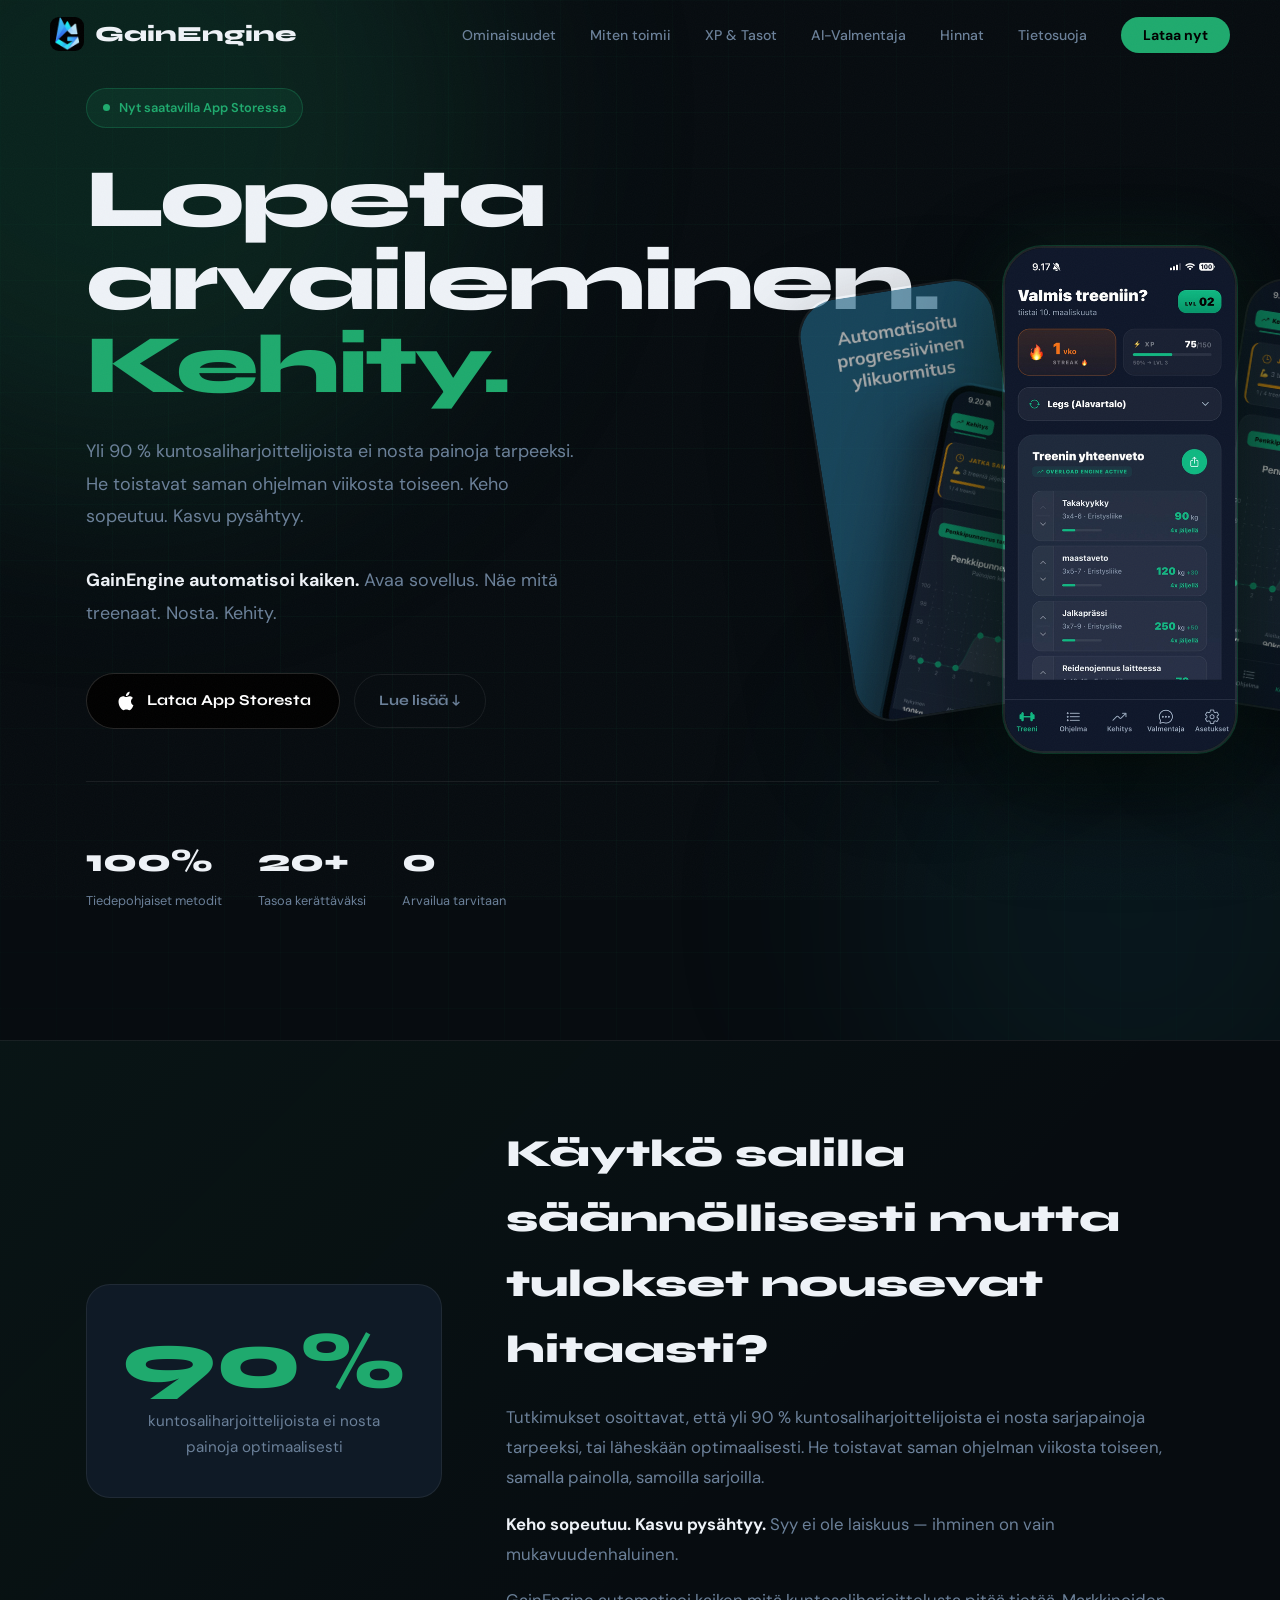
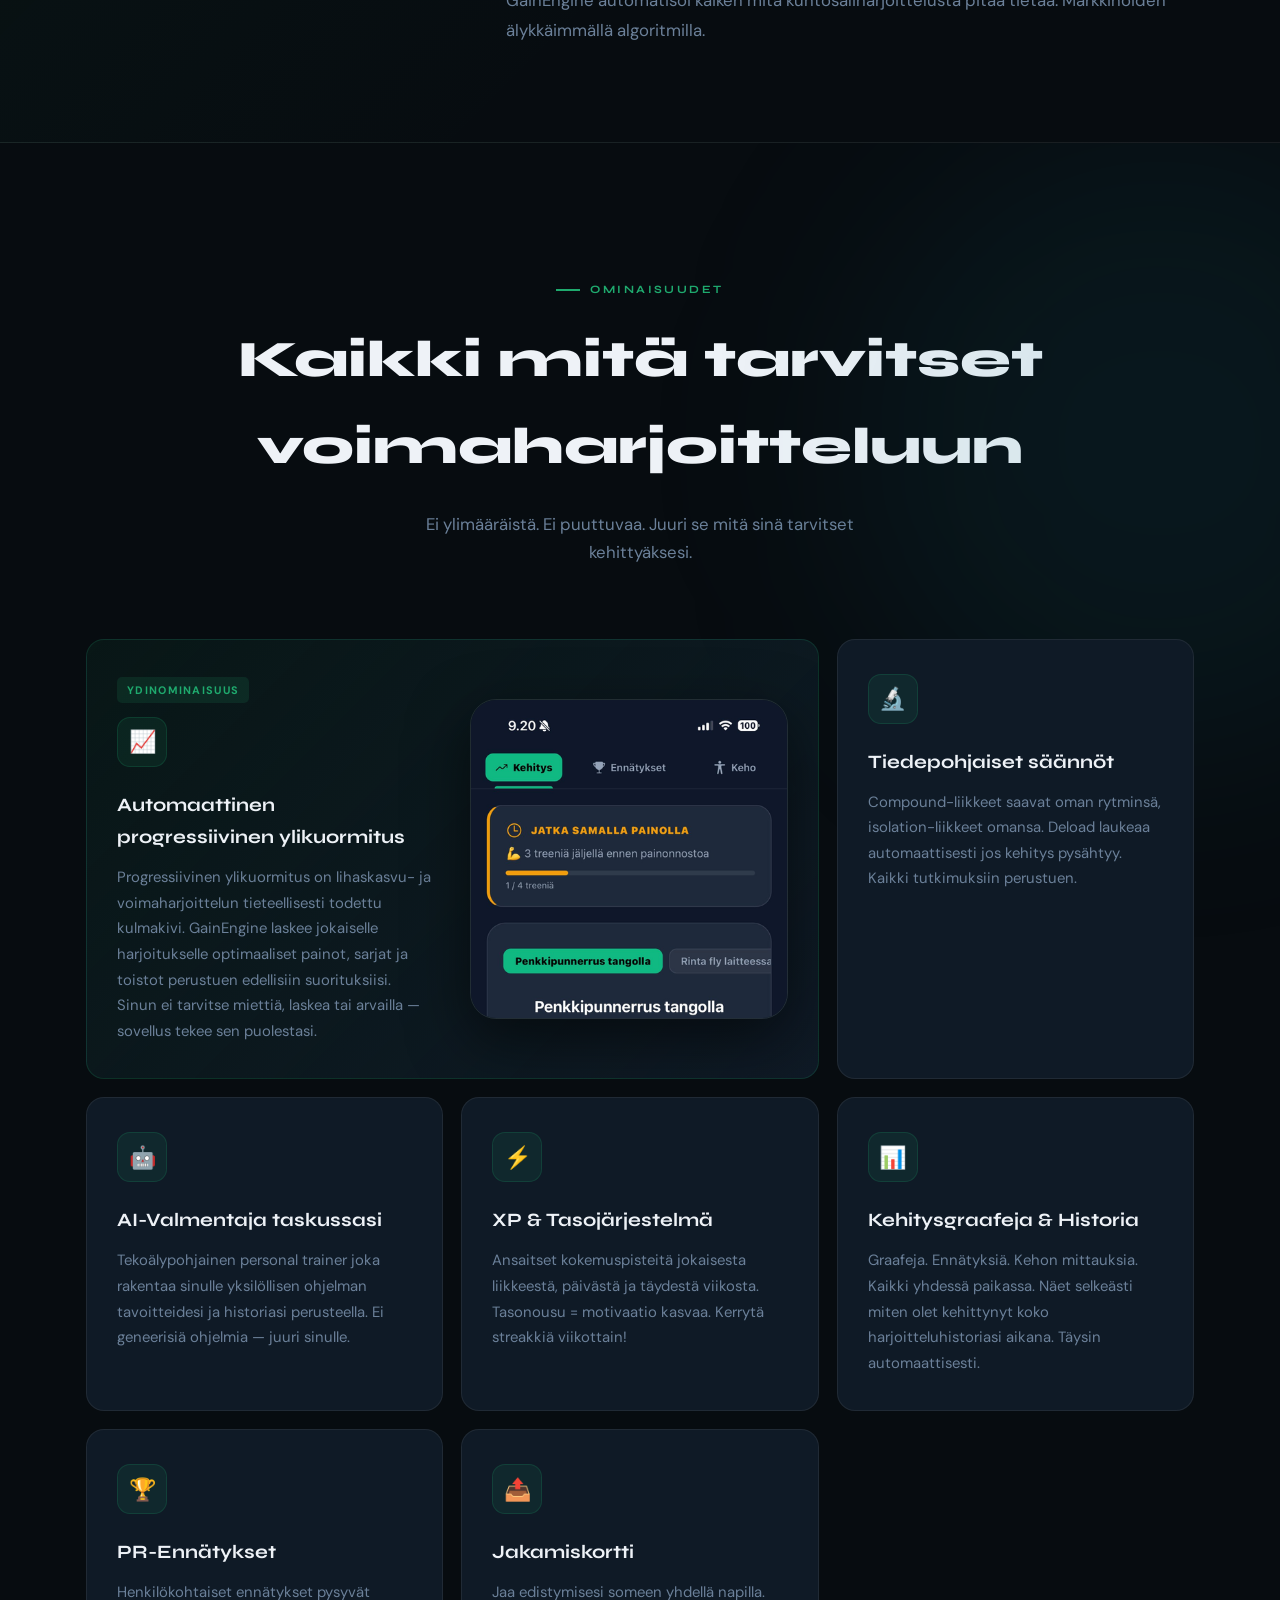
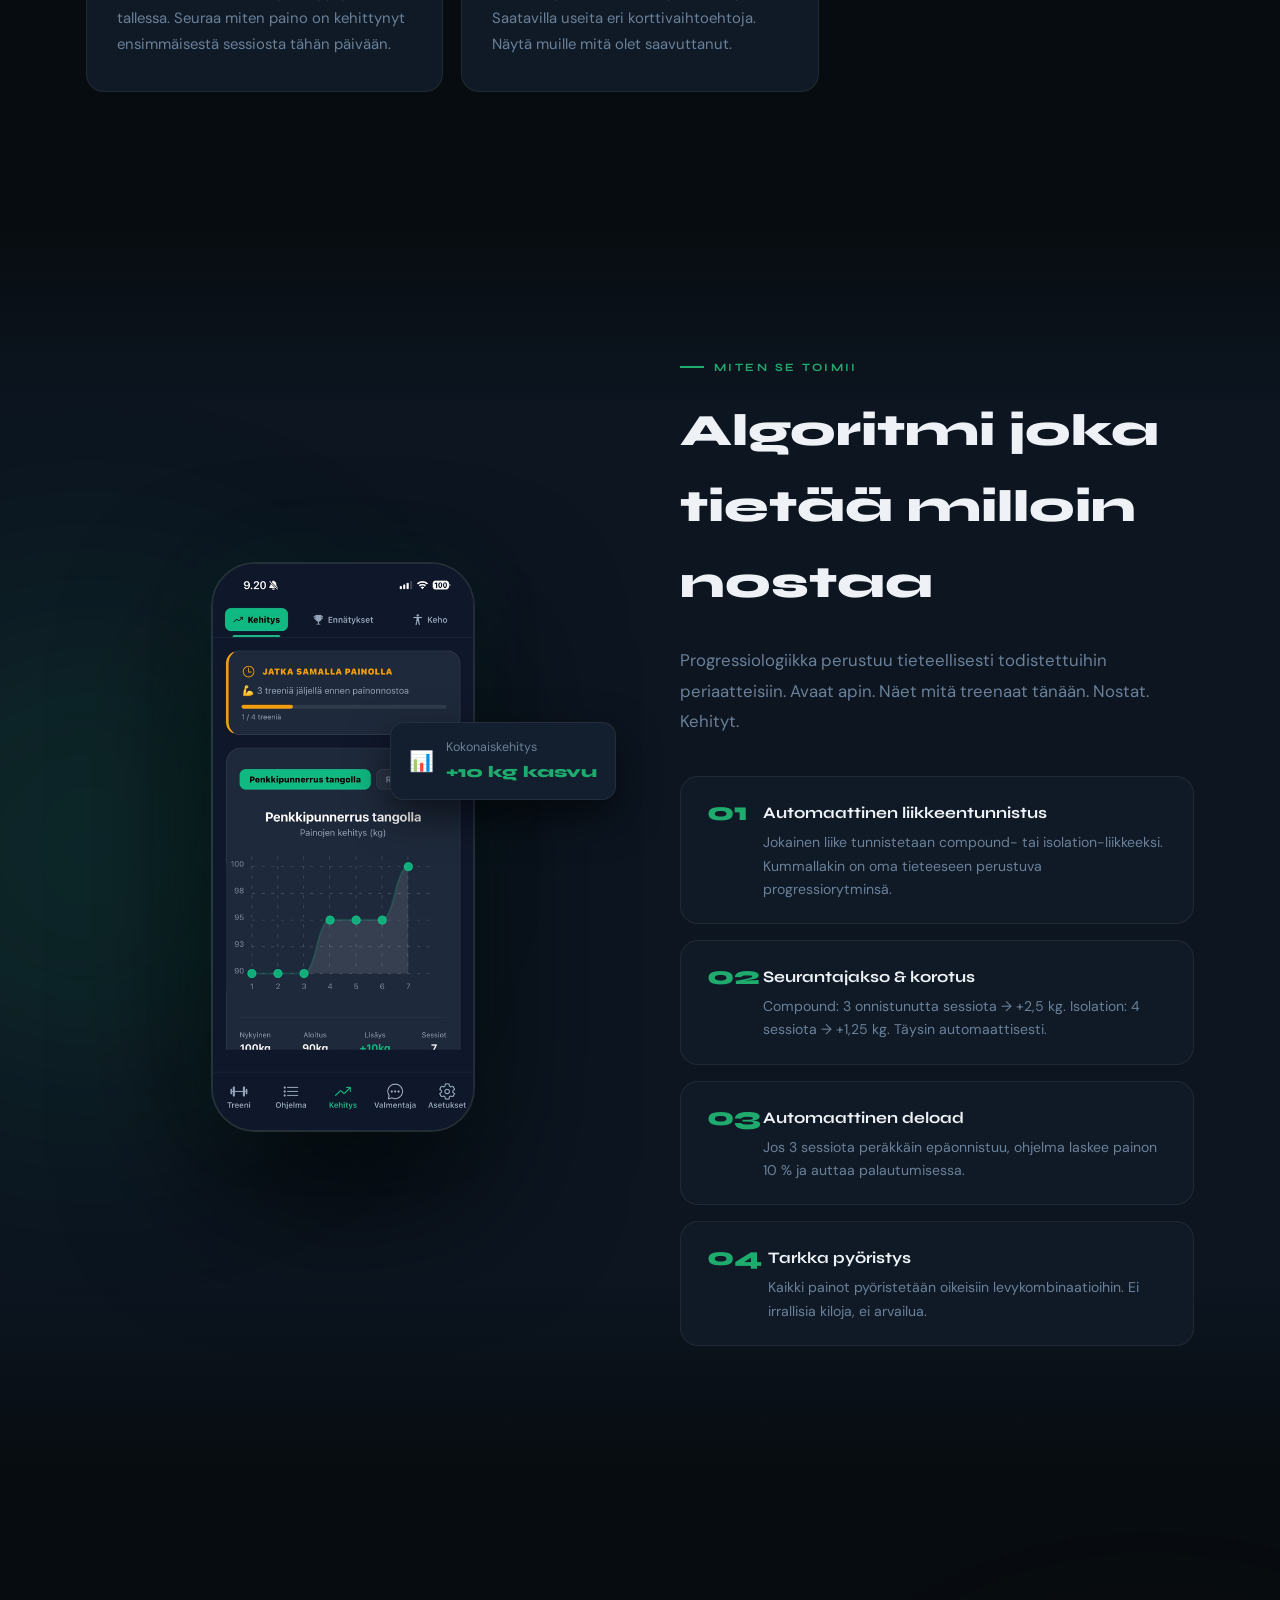
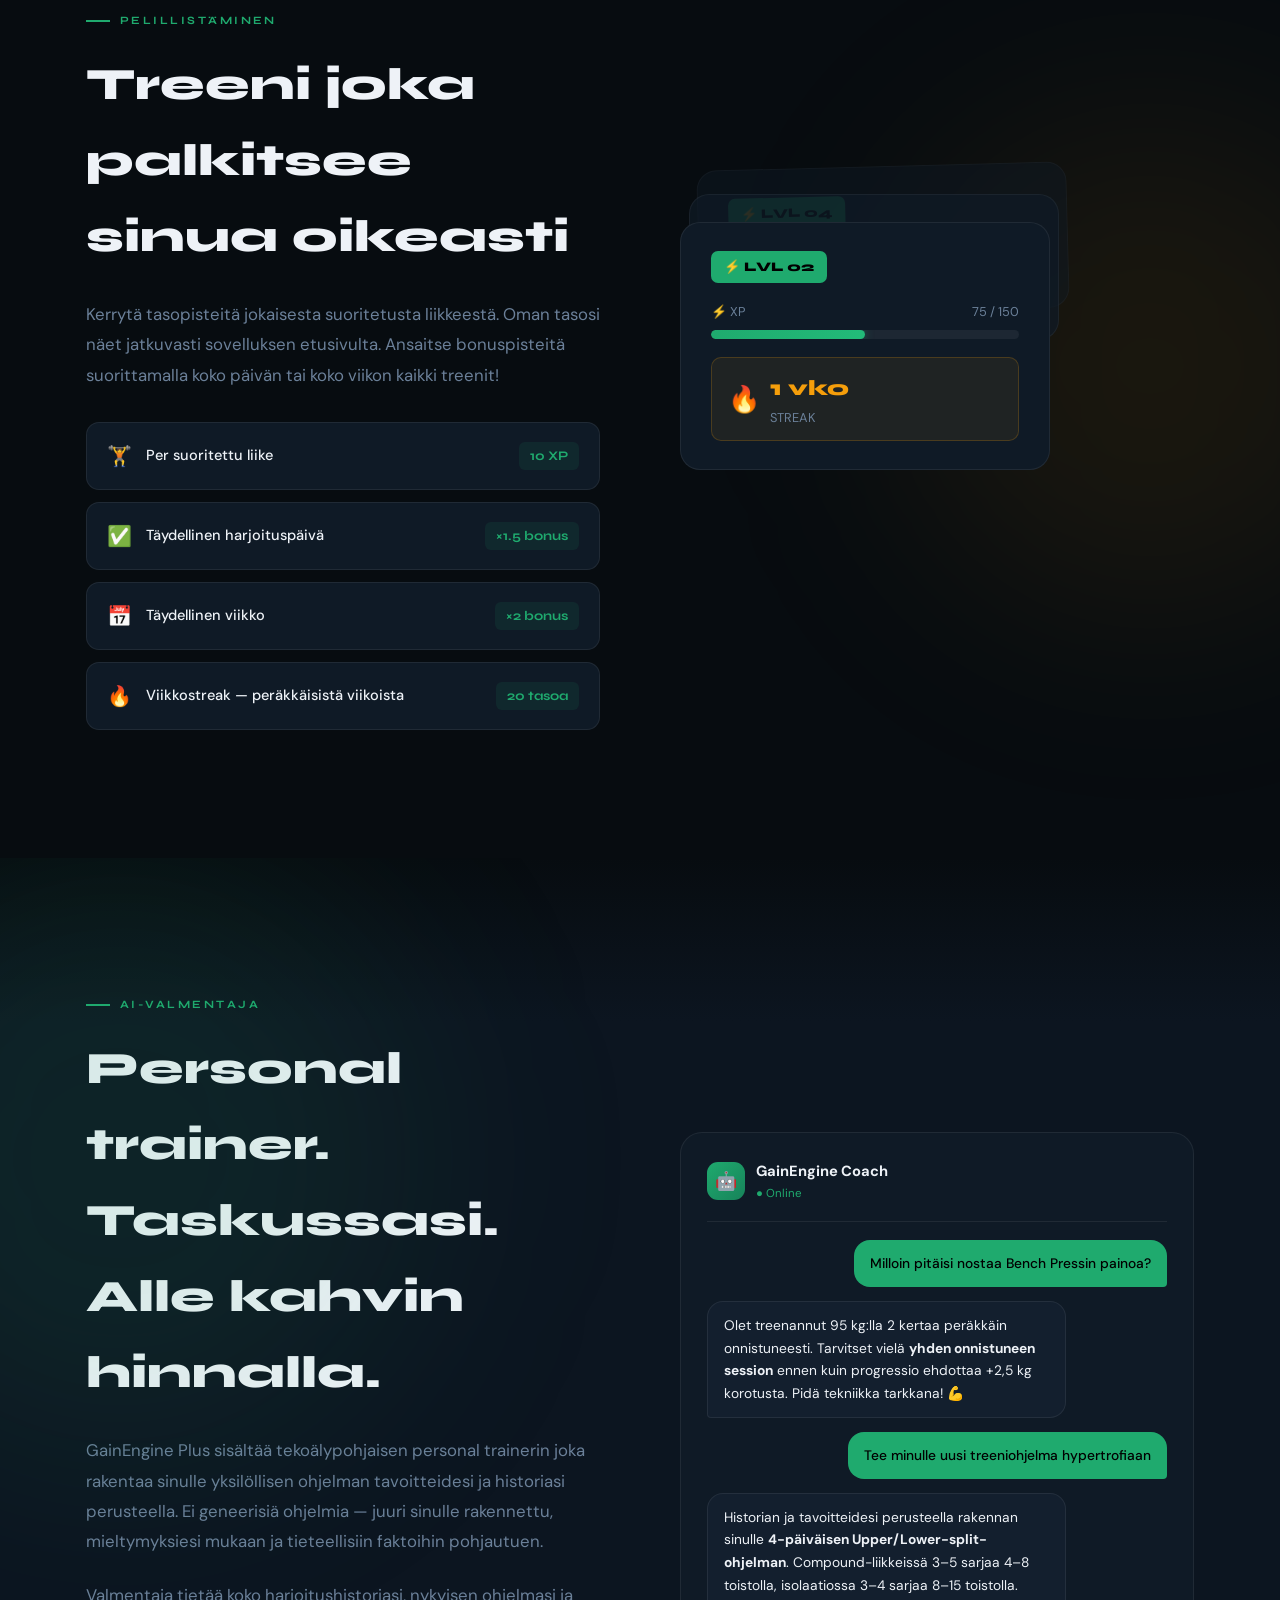
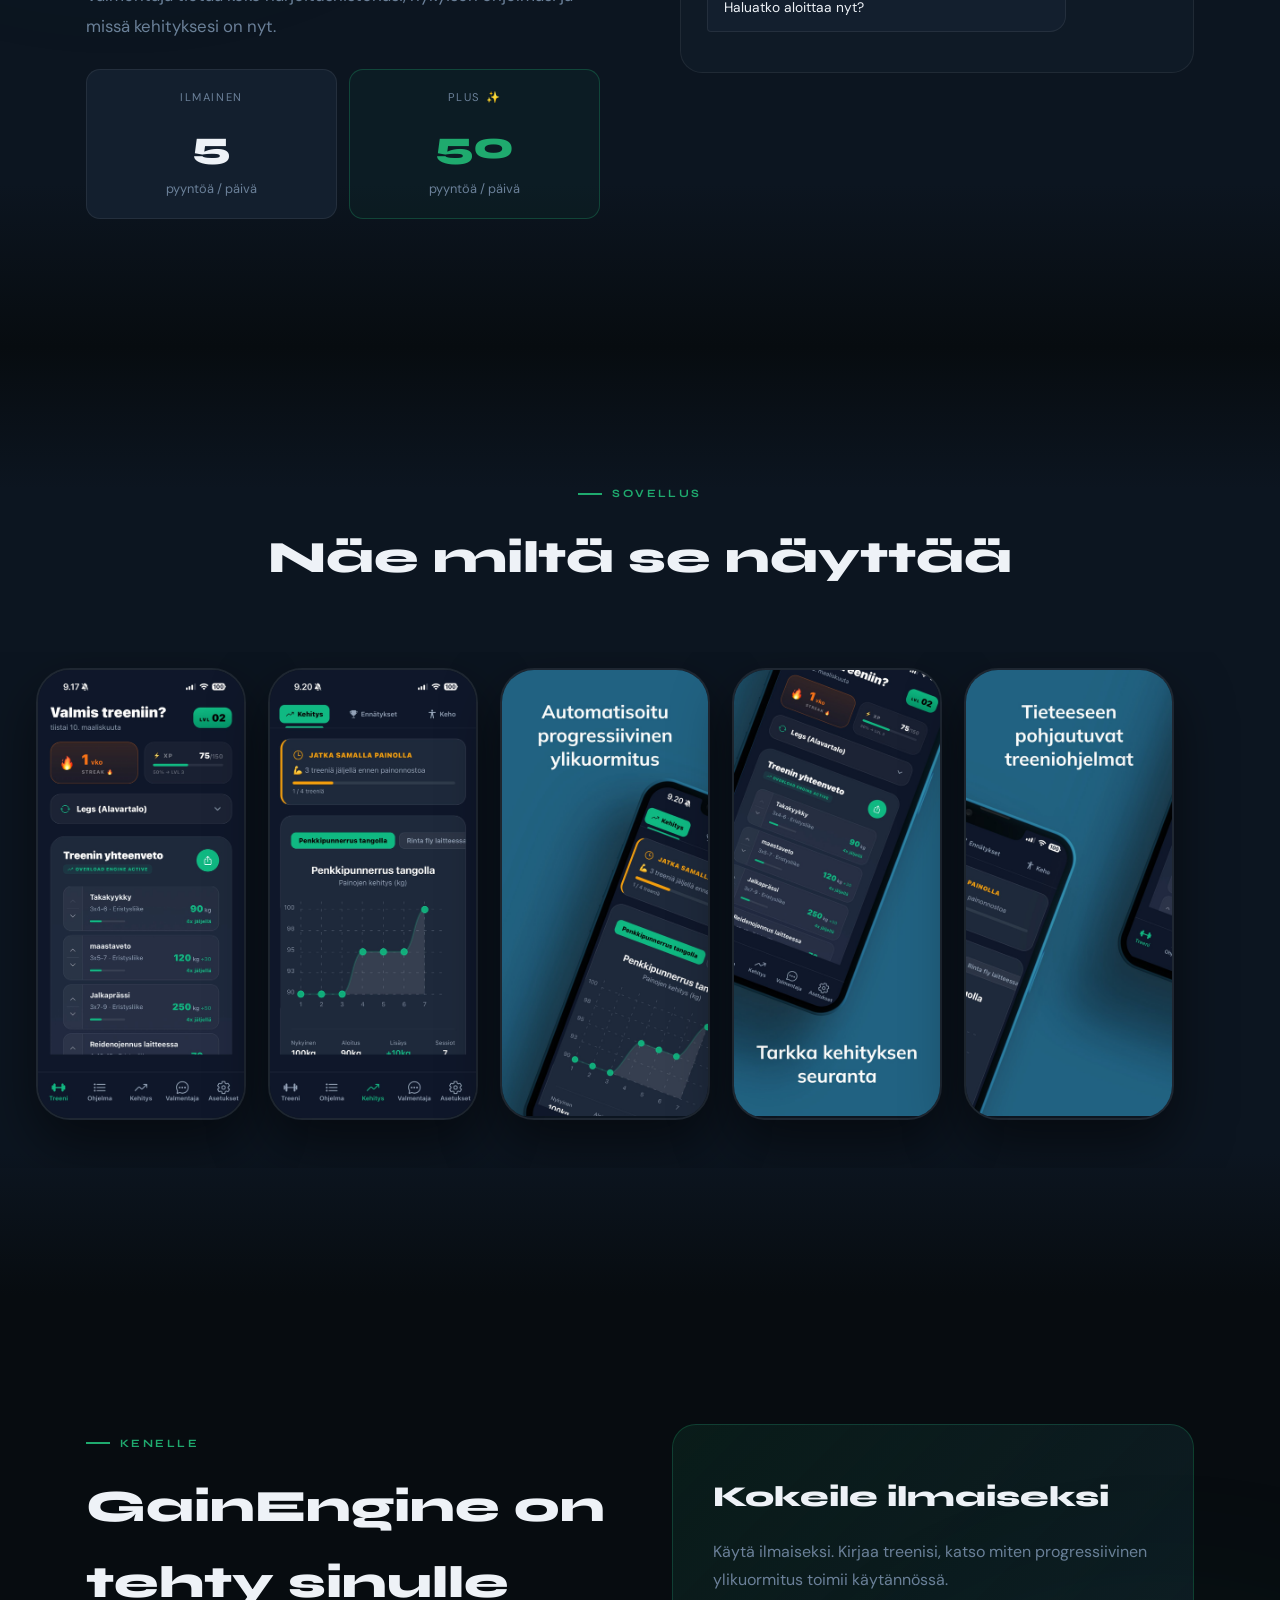
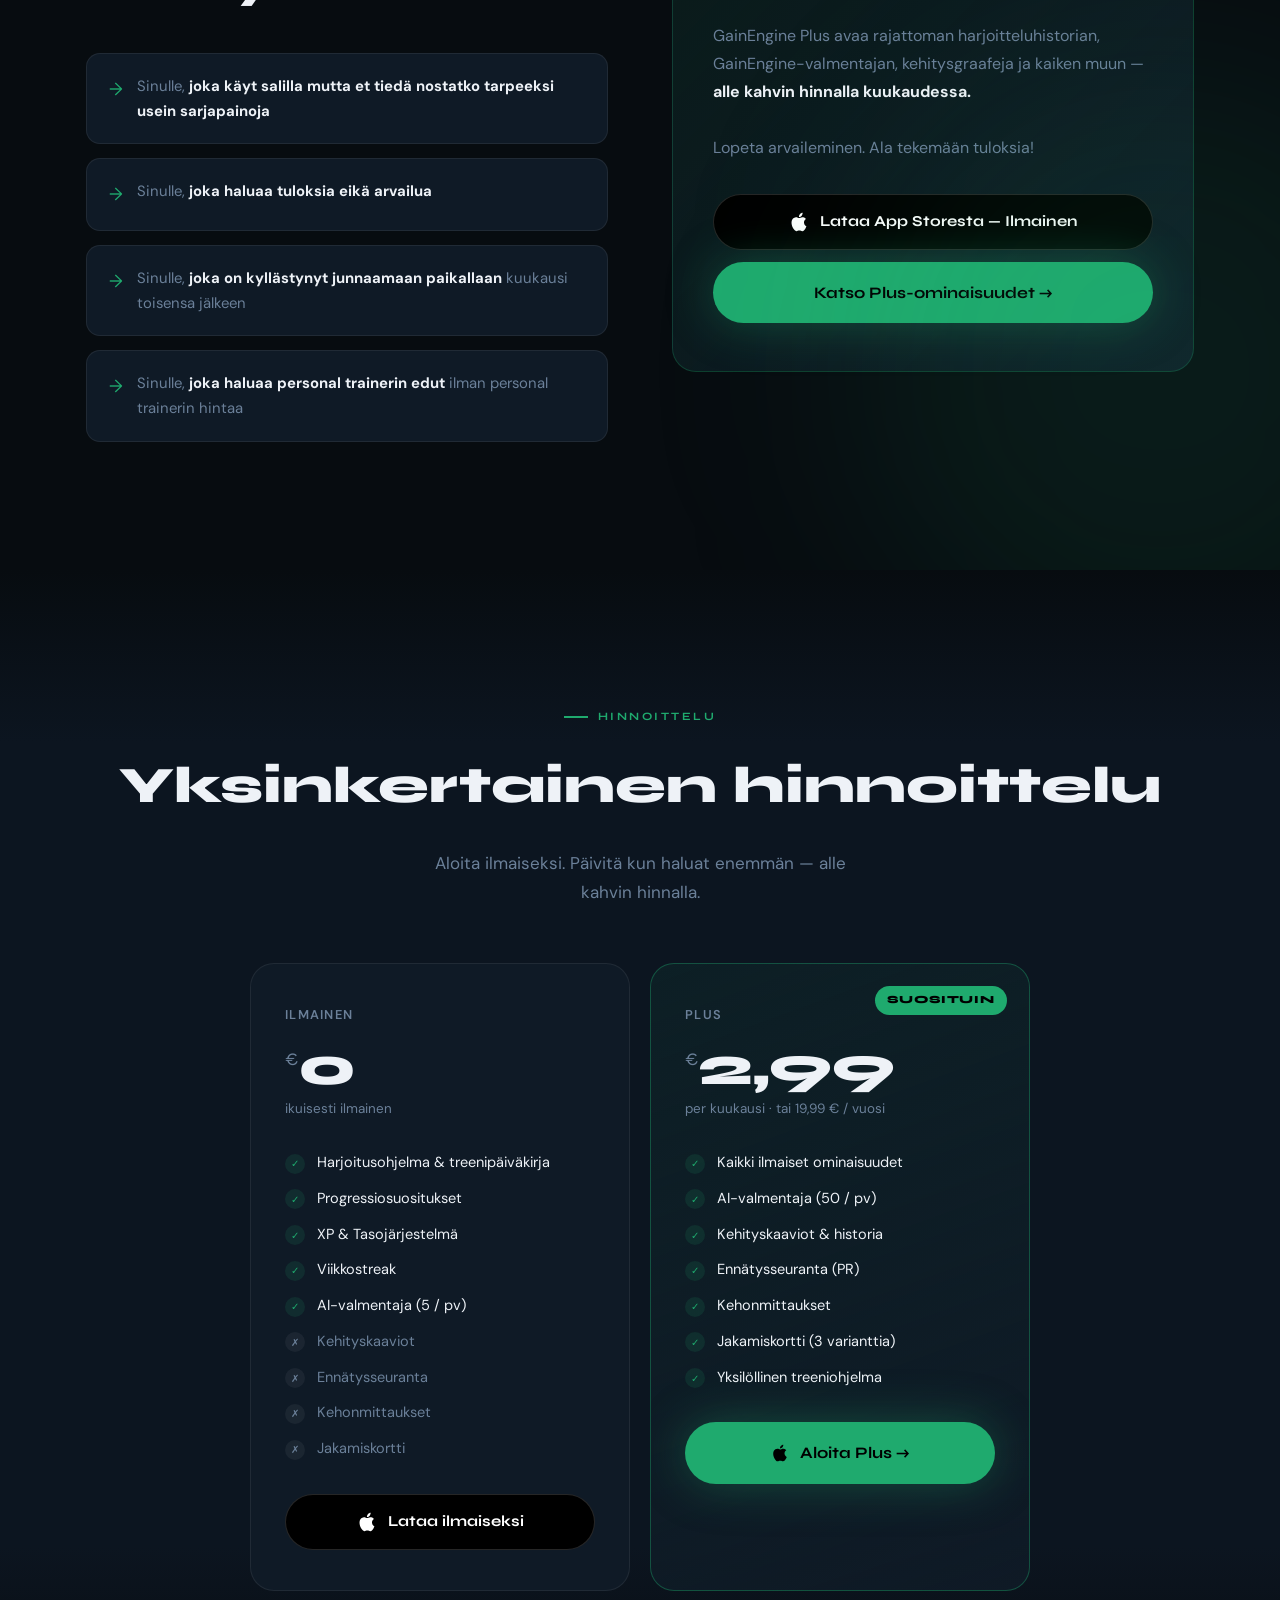
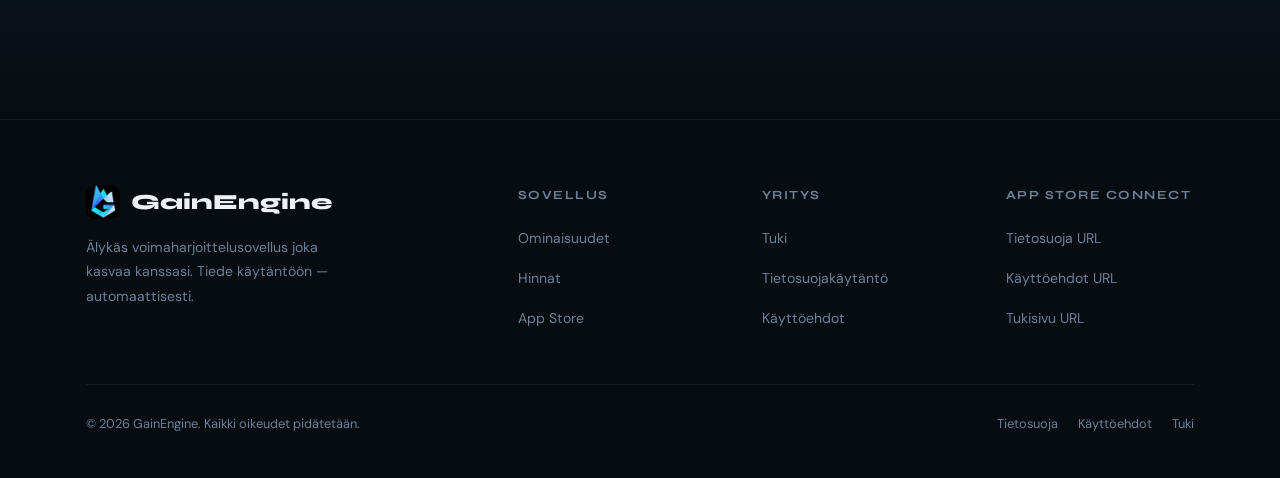
==== index.html @ b8f7d321 "Add files via upload" ====
<!DOCTYPE html>
<html lang="fi">
<head>
  <meta charset="UTF-8" />
  <meta name="viewport" content="width=device-width, initial-scale=1.0" />
  <title>GainEngine – Älykäs voimaharjoittelu</title>
  <meta name="description" content="GainEngine automatisoi progressiivisen ylikuormituksen. Avaa sovellus. Näe mitä treenaat. Nosta. Kehity." />
  <meta property="og:title" content="GainEngine – Lopeta arvaileminen. Ala tekemään tuloksia." />
  <meta property="og:description" content="Automaattinen progressiivinen ylikuormitus taskussasi." />
  <meta property="og:type" content="website" />
  <link rel="preconnect" href="https://fonts.googleapis.com" />
  <link rel="preconnect" href="https://fonts.gstatic.com" crossorigin />
  <link href="https://fonts.googleapis.com/css2?family=Syne:wght@400;600;700;800&family=DM+Sans:opsz,wght@9..40,300;9..40,400;9..40,500&display=swap" rel="stylesheet" />
  <style>
    *, *::before, *::after { box-sizing: border-box; margin: 0; padding: 0; }
    :root {
      --green: #1FAA6E; --green-dim: #17835A; --bg: #070C10; --bg2: #0C1520;
      --card: #0F1A26; --card2: #131F2E; --border: rgba(255,255,255,0.07);
      --text: #EEF2F7; --muted: #6B8099; --gold: #F59E0B;
      --fh: 'Syne', sans-serif; --fb: 'DM Sans', sans-serif; --r: 18px; --max: 1180px;
    }
    html { scroll-behavior: smooth; }
    body { background: var(--bg); color: var(--text); font-family: var(--fb); font-size: 17px; line-height: 1.7; overflow-x: hidden; }
    body::after {
      content: ''; position: fixed; inset: 0; pointer-events: none; z-index: 9999; opacity: 0.025;
      background-image: url("data:image/svg+xml,%3Csvg xmlns='http://www.w3.org/2000/svg' width='300' height='300'%3E%3Cfilter id='n'%3E%3CfeTurbulence type='fractalNoise' baseFrequency='0.9' numOctaves='4' stitchTiles='stitch'/%3E%3C/filter%3E%3Crect width='300' height='300' filter='url(%23n)'/%3E%3C/svg%3E");
    }
    .container { max-width: var(--max); margin: 0 auto; padding: 0 36px; }
    section { padding: 128px 0; }
    .label { display: inline-flex; align-items: center; gap: 10px; font-family: var(--fh); font-size: 0.7rem; font-weight: 700; letter-spacing: 0.22em; text-transform: uppercase; color: var(--green); }
    .label::before { content: ''; display: block; width: 24px; height: 2px; background: var(--green); }
    .blob { position: absolute; border-radius: 50%; filter: blur(110px); pointer-events: none; z-index: 0; }
    .reveal { opacity: 0; transform: translateY(28px); transition: opacity 0.75s cubic-bezier(.4,0,.2,1), transform 0.75s cubic-bezier(.4,0,.2,1); }
    .reveal.in { opacity: 1; transform: none; }
    strong { color: var(--text); }

    /* buttons */
    .btn { display: inline-flex; align-items: center; justify-content: center; gap: 10px; font-family: var(--fh); font-weight: 700; text-decoration: none; border-radius: 50px; border: none; cursor: pointer; transition: all 0.22s; }
    .btn-primary { background: var(--green); color: #000; padding: 17px 34px; font-size: 1rem; box-shadow: 0 0 48px rgba(31,170,110,0.35); }
    .btn-primary:hover { background: #22BB79; transform: translateY(-2px); box-shadow: 0 10px 56px rgba(31,170,110,0.5); }
    .btn-apple { background: #000; color: #fff; padding: 14px 28px; font-size: 0.95rem; border: 1px solid rgba(255,255,255,0.15); }
    .btn-apple:hover { background: #111; transform: translateY(-2px); }
    .btn-apple svg { width: 22px; height: 22px; flex-shrink: 0; }
    .btn-ghost { color: var(--muted); padding: 14px 24px; font-size: 0.9rem; border: 1px solid var(--border); }
    .btn-ghost:hover { color: var(--text); border-color: rgba(255,255,255,0.18); }

    /* nav */
    #nav { position: fixed; top: 0; left: 0; right: 0; z-index: 200; padding: 0 36px; transition: background 0.4s, border-color 0.4s; }
    #nav.scrolled { background: rgba(7,12,16,0.9); backdrop-filter: blur(24px); border-bottom: 1px solid var(--border); }
    .nav-in { max-width: var(--max); margin: 0 auto; display: flex; align-items: center; justify-content: space-between; height: 68px; }
    .logo { display: flex; align-items: center; gap: 11px; text-decoration: none; color: var(--text); font-family: var(--fh); font-size: 1.35rem; font-weight: 800; }
    .logo img { width: 34px; height: 34px; border-radius: 9px; object-fit: cover; }
    .nav-links { display: flex; align-items: center; gap: 34px; list-style: none; }
    .nav-links a { color: var(--muted); text-decoration: none; font-size: 0.88rem; font-weight: 500; transition: color 0.2s; }
    .nav-links a:hover { color: var(--text); }
    .nav-links .nl-cta { background: var(--green); color: #000 !important; padding: 9px 22px; border-radius: 50px; font-weight: 700 !important; }
    .nav-links .nl-cta:hover { background: #22BB79; }

    /* hero */
    #hero { min-height: 100vh; padding-top: 88px; display: flex; align-items: center; position: relative; overflow: hidden; }
    .hero-grid { position: absolute; inset: 0; z-index: 0;
      background-image: linear-gradient(rgba(31,170,110,0.045) 1px, transparent 1px), linear-gradient(90deg, rgba(31,170,110,0.045) 1px, transparent 1px);
      background-size: 56px 56px;
      mask-image: radial-gradient(ellipse 90% 90% at 50% 50%, black 30%, transparent 100%); }
    .hero-in { position: relative; z-index: 1; display: grid; grid-template-columns: 1fr 1fr; gap: 64px; align-items: center; width: 100%; }
    .hero-badge { display: inline-flex; align-items: center; gap: 9px; background: rgba(31,170,110,0.1); border: 1px solid rgba(31,170,110,0.28); border-radius: 50px; padding: 8px 16px; font-size: 0.8rem; font-weight: 600; color: var(--green); margin-bottom: 30px; }
    .hero-dot { width: 7px; height: 7px; border-radius: 50%; background: var(--green); animation: blink 2s infinite; }
    @keyframes blink { 0%,100%{opacity:1} 50%{opacity:0.3} }
    .hero-h1 { font-family: var(--fh); font-size: clamp(3rem, 6.5vw, 5.8rem); font-weight: 800; line-height: 1.0; letter-spacing: -0.03em; margin-bottom: 28px; }
    .hero-h1 .g { color: var(--green); }
    .hero-p { font-size: 1.12rem; color: var(--muted); max-width: 500px; margin-bottom: 44px; line-height: 1.8; }
    .hero-btns { display: flex; align-items: center; gap: 14px; flex-wrap: wrap; }
    .hero-proof { display: flex; gap: 36px; margin-top: 52px; padding-top: 52px; border-top: 1px solid var(--border); }
    .proof-n { font-family: var(--fh); font-size: 2rem; font-weight: 800; }
    .proof-l { font-size: 0.8rem; color: var(--muted); margin-top: 2px; }

    /* phones */
    .hero-phones { position: relative; height: 680px; display: flex; align-items: center; justify-content: center; }
    @keyframes float { 0%,100%{transform:translateY(0)} 50%{transform:translateY(-14px)} }
    .phones-wrap { animation: float 7s ease-in-out infinite; position: relative; width: 234px; height: 507px; }
    .phone { border-radius: 40px; overflow: hidden; border: 2px solid rgba(255,255,255,0.1); box-shadow: 0 40px 100px rgba(0,0,0,0.7); position: absolute; }
    .phone img { display: block; width: 100%; height: 100%; object-fit: cover; object-position: top; }
    .ph-main { width: 234px; height: 507px; top: 0; left: 0; z-index: 3; box-shadow: 0 0 0 1px rgba(31,170,110,0.25), 0 40px 100px rgba(0,0,0,0.8), 0 0 70px rgba(31,170,110,0.12); }
    .ph-l { width: 198px; height: 428px; top: 40px; left: -178px; transform: rotate(-9deg); z-index: 2; opacity: 0.65; }
    .ph-r { width: 198px; height: 428px; top: 40px; left: 214px; transform: rotate(9deg); z-index: 2; opacity: 0.65; }
    .ph-glow { position: absolute; inset: -60px; background: radial-gradient(circle, rgba(31,170,110,0.22) 0%, transparent 68%); z-index: 1; pointer-events: none; }

    /* problem */
    #problem { padding: 80px 0; background: linear-gradient(135deg, rgba(31,170,110,0.06) 0%, transparent 60%); border-top: 1px solid var(--border); border-bottom: 1px solid var(--border); }
    .problem-in { display: grid; grid-template-columns: 1fr 2fr; gap: 64px; align-items: center; }
    .problem-stat { text-align: center; padding: 36px; background: var(--card); border: 1px solid var(--border); border-radius: 24px; }
    .problem-num { font-family: var(--fh); font-size: 5rem; font-weight: 800; color: var(--green); line-height: 1; }
    .problem-num-lbl { font-size: 0.95rem; color: var(--muted); margin-top: 8px; }
    .problem-text h2 { font-family: var(--fh); font-size: clamp(1.6rem, 3vw, 2.4rem); font-weight: 800; margin-bottom: 20px; }
    .problem-text p { color: var(--muted); font-size: 1.05rem; line-height: 1.8; margin-bottom: 16px; }

    /* features */
    #features { position: relative; overflow: hidden; }
    .sec-head { text-align: center; margin-bottom: 72px; }
    .sec-head h2 { font-family: var(--fh); font-size: clamp(2.2rem, 4vw, 3.2rem); font-weight: 800; margin: 16px 0 20px; }
    .sec-head p { color: var(--muted); max-width: 520px; margin: 0 auto; font-size: 1.05rem; }
    .feat-grid { display: grid; grid-template-columns: repeat(3, 1fr); gap: 18px; }
    .fc { background: var(--card); border: 1px solid var(--border); border-radius: var(--r); padding: 34px 30px; position: relative; overflow: hidden; transition: border-color 0.3s, transform 0.3s; }
    .fc:hover { border-color: rgba(31,170,110,0.3); transform: translateY(-3px); }
    .fc::after { content: ''; position: absolute; top: 0; left: 0; right: 0; height: 1px; background: linear-gradient(90deg, transparent, var(--green), transparent); opacity: 0; transition: opacity 0.3s; }
    .fc:hover::after { opacity: 1; }
    .fc-big { grid-column: span 2; display: grid; grid-template-columns: 1fr 1fr; gap: 36px; align-items: center; background: linear-gradient(135deg, rgba(31,170,110,0.07) 0%, var(--card) 100%); border-color: rgba(31,170,110,0.18); }
    .fc-icon { width: 50px; height: 50px; border-radius: 13px; background: rgba(31,170,110,0.1); border: 1px solid rgba(31,170,110,0.18); display: flex; align-items: center; justify-content: center; font-size: 22px; margin-bottom: 22px; }
    .fc-tag { display: inline-block; font-size: 0.68rem; font-weight: 700; letter-spacing: 0.12em; text-transform: uppercase; background: rgba(31,170,110,0.13); color: var(--green); padding: 4px 10px; border-radius: 5px; margin-bottom: 14px; }
    .fc h3 { font-family: var(--fh); font-size: 1.18rem; font-weight: 700; margin-bottom: 12px; }
    .fc p { color: var(--muted); font-size: 0.93rem; line-height: 1.72; }
    .fc-phone-img { width: 100%; border-radius: 26px; overflow: hidden; border: 1.5px solid rgba(255,255,255,0.09); box-shadow: 0 20px 60px rgba(0,0,0,0.55); max-height: 320px; object-fit: cover; object-position: top; display: block; }

    /* how */
    #how { position: relative; overflow: hidden; background: linear-gradient(180deg, transparent, var(--bg2) 15%, var(--bg2) 85%, transparent); }
    .how-in { display: grid; grid-template-columns: 1fr 1fr; gap: 80px; align-items: center; }
    .how-text h2 { font-family: var(--fh); font-size: clamp(2rem, 3.5vw, 3rem); font-weight: 800; margin: 16px 0 24px; }
    .how-text > p { color: var(--muted); font-size: 1.05rem; margin-bottom: 40px; line-height: 1.8; }
    .steps { display: flex; flex-direction: column; gap: 16px; }
    .step { display: flex; gap: 20px; background: var(--card); border: 1px solid var(--border); border-radius: var(--r); padding: 22px 26px; transition: border-color 0.3s; }
    .step:hover { border-color: rgba(31,170,110,0.28); }
    .step-n { font-family: var(--fh); font-size: 1.6rem; font-weight: 800; color: var(--green); min-width: 36px; line-height: 1; }
    .step h4 { font-family: var(--fh); font-size: 1rem; font-weight: 700; margin-bottom: 5px; }
    .step p { font-size: 0.88rem; color: var(--muted); line-height: 1.65; }
    .phone-sc { position: relative; display: flex; justify-content: center; align-items: center; }
    .sc-phone { width: 264px; border-radius: 44px; overflow: hidden; border: 2px solid rgba(255,255,255,0.1); box-shadow: 0 60px 140px rgba(0,0,0,0.72), 0 0 80px rgba(31,170,110,0.08); }
    .sc-phone img { display: block; width: 100%; }
    .sc-chip { position: absolute; right: -16px; top: 28%; background: var(--card2); border: 1px solid var(--border); border-radius: 14px; padding: 14px 18px; display: flex; align-items: center; gap: 12px; box-shadow: 0 16px 40px rgba(0,0,0,0.55); }
    .sc-chip-val { font-family: var(--fh); font-weight: 800; font-size: 1rem; color: var(--green); }
    .sc-chip-l { font-size: 0.78rem; color: var(--muted); }

    /* xp */
    #xp { position: relative; overflow: hidden; }
    .xp-in { display: grid; grid-template-columns: 1fr 1fr; gap: 80px; align-items: center; }
    .xp-text h2 { font-family: var(--fh); font-size: clamp(2rem, 3.5vw, 3rem); font-weight: 800; margin: 16px 0 24px; }
    .xp-text > p { color: var(--muted); font-size: 1.05rem; margin-bottom: 32px; line-height: 1.8; }
    .xp-perks { display: flex; flex-direction: column; gap: 12px; }
    .xp-perk { display: flex; align-items: center; gap: 14px; background: var(--card); border: 1px solid var(--border); border-radius: 13px; padding: 16px 20px; transition: border-color 0.25s; }
    .xp-perk:hover { border-color: rgba(31,170,110,0.3); }
    .xp-perk-i { font-size: 20px; }
    .xp-perk-l { font-size: 0.91rem; font-weight: 500; }
    .xp-perk-v { margin-left: auto; font-family: var(--fh); font-weight: 700; font-size: 0.82rem; color: var(--green); background: rgba(31,170,110,0.1); padding: 3px 11px; border-radius: 6px; white-space: nowrap; }
    .xp-visual { position: relative; height: 400px; }
    .xpc { position: absolute; width: 100%; max-width: 370px; background: var(--card); border: 1px solid var(--border); border-radius: 20px; padding: 28px 30px; }
    .xpc-badge { display: inline-flex; align-items: center; gap: 7px; background: var(--green); color: #000; font-family: var(--fh); font-weight: 800; font-size: 0.82rem; padding: 5px 13px; border-radius: 7px; margin-bottom: 18px; }
    .xpc-bar-labels { display: flex; justify-content: space-between; font-size: 0.8rem; color: var(--muted); margin-bottom: 7px; }
    .xpc-track { height: 9px; background: rgba(255,255,255,0.06); border-radius: 50px; overflow: hidden; }
    .xpc-fill { height: 100%; border-radius: 50px; background: linear-gradient(90deg, var(--green), #22BB79); box-shadow: 0 0 10px rgba(31,170,110,0.55); transition: width 1.2s cubic-bezier(.4,0,.2,1); }
    .xpc-streak { display: flex; align-items: center; gap: 10px; margin-top: 18px; background: rgba(245,158,11,0.07); border: 1px solid rgba(245,158,11,0.2); border-radius: 10px; padding: 12px 16px; }
    .xpc-streak-n { font-family: var(--fh); font-weight: 800; font-size: 1.35rem; color: var(--gold); }
    .xpc-streak-l { font-size: 0.8rem; color: var(--muted); }

    /* ai */
    #ai { position: relative; overflow: hidden; background: linear-gradient(180deg, transparent, var(--bg2) 15%, var(--bg2) 85%, transparent); }
    .ai-in { display: grid; grid-template-columns: 1fr 1fr; gap: 80px; align-items: center; }
    .ai-text h2 { font-family: var(--fh); font-size: clamp(2rem, 3.5vw, 3rem); font-weight: 800; margin: 16px 0 24px; }
    .ai-text > p { color: var(--muted); font-size: 1.05rem; margin-bottom: 24px; line-height: 1.8; }
    .ai-limits { display: grid; grid-template-columns: 1fr 1fr; gap: 12px; margin-top: 28px; }
    .lim { background: var(--card2); border: 1px solid var(--border); border-radius: 14px; padding: 18px 20px; text-align: center; }
    .lim.plus { border-color: rgba(31,170,110,0.3); background: rgba(31,170,110,0.05); }
    .lim-tier { font-size: 0.7rem; letter-spacing: 0.14em; text-transform: uppercase; color: var(--muted); margin-bottom: 6px; }
    .lim-n { font-family: var(--fh); font-size: 2.4rem; font-weight: 800; }
    .lim.plus .lim-n { color: var(--green); }
    .lim-u { font-size: 0.8rem; color: var(--muted); }
    .chat-box { background: var(--card); border: 1px solid var(--border); border-radius: 22px; padding: 26px; }
    .chat-top { display: flex; align-items: center; gap: 11px; padding-bottom: 18px; border-bottom: 1px solid var(--border); margin-bottom: 18px; }
    .chat-icon { width: 38px; height: 38px; border-radius: 11px; background: linear-gradient(135deg, var(--green), var(--green-dim)); display: flex; align-items: center; justify-content: center; font-size: 18px; }
    .chat-name { font-weight: 700; font-size: 0.92rem; }
    .chat-online { font-size: 0.72rem; color: var(--green); }
    .msg { margin-bottom: 14px; display: flex; gap: 10px; }
    .msg.u { flex-direction: row-reverse; }
    .bubble { max-width: 78%; padding: 12px 16px; border-radius: 16px; font-size: 0.86rem; line-height: 1.65; }
    .msg.ai .bubble { background: var(--card2); border: 1px solid var(--border); border-radius: 16px 16px 16px 4px; }
    .msg.u .bubble { background: var(--green); color: #000; font-weight: 500; border-radius: 16px 16px 4px 16px; }

    /* screenshots */
    #screens { background: linear-gradient(180deg, transparent, var(--bg2) 15%, var(--bg2) 85%, transparent); }
    .screens-head { text-align: center; margin-bottom: 56px; }
    .screens-head h2 { font-family: var(--fh); font-size: clamp(2rem, 3.5vw, 3rem); font-weight: 800; margin: 16px 0; }
    .scroll-row { display: flex; gap: 22px; overflow-x: auto; padding: 16px 36px 48px; scrollbar-width: none; -webkit-overflow-scrolling: touch; }
    .scroll-row::-webkit-scrollbar { display: none; }
    .ss { flex-shrink: 0; width: 210px; border-radius: 34px; overflow: hidden; border: 2px solid rgba(255,255,255,0.08); box-shadow: 0 24px 56px rgba(0,0,0,0.5); transition: transform 0.35s; }
    .ss:hover { transform: translateY(-10px) scale(1.02); }
    .ss img { display: block; width: 100%; }

    /* who */
    #who { position: relative; overflow: hidden; }
    .who-in { display: grid; grid-template-columns: 1fr 1fr; gap: 64px; align-items: start; }
    .who-left h2 { font-family: var(--fh); font-size: clamp(2rem, 3.5vw, 3rem); font-weight: 800; margin: 16px 0 32px; }
    .who-list { display: flex; flex-direction: column; gap: 14px; }
    .who-item { display: flex; align-items: flex-start; gap: 14px; background: var(--card); border: 1px solid var(--border); border-radius: 14px; padding: 20px 22px; transition: border-color 0.25s; }
    .who-item:hover { border-color: rgba(31,170,110,0.3); }
    .who-arrow { color: var(--green); font-size: 1.1rem; margin-top: 1px; flex-shrink: 0; }
    .who-item p { color: var(--muted); font-size: 0.93rem; line-height: 1.65; }
    .cta-box { background: linear-gradient(135deg, rgba(31,170,110,0.1) 0%, var(--card) 100%); border: 1px solid rgba(31,170,110,0.25); border-radius: 24px; padding: 48px 40px; }
    .cta-box h3 { font-family: var(--fh); font-size: 1.8rem; font-weight: 800; margin-bottom: 16px; }
    .cta-box p { color: var(--muted); margin-bottom: 32px; font-size: 1.0rem; line-height: 1.75; }
    .cta-btns { display: flex; flex-direction: column; gap: 12px; }

    /* pricing */
    #pricing { position: relative; overflow: hidden; background: linear-gradient(180deg, transparent, var(--bg2) 15%, var(--bg2) 85%, transparent); }
    .pricing-head { text-align: center; margin-bottom: 56px; }
    .pricing-head h2 { font-family: var(--fh); font-size: clamp(2.2rem, 4vw, 3.2rem); font-weight: 800; margin: 16px 0 20px; }
    .pricing-head p { color: var(--muted); max-width: 440px; margin: 0 auto; }
    .pricing-grid { display: grid; grid-template-columns: 1fr 1fr; gap: 20px; max-width: 780px; margin: 0 auto; }
    .pc { background: var(--card); border: 1px solid var(--border); border-radius: 24px; padding: 40px 34px; position: relative; overflow: hidden; transition: transform 0.3s; }
    .pc:hover { transform: translateY(-4px); }
    .pc.pop { border-color: rgba(31,170,110,0.38); background: linear-gradient(160deg, rgba(31,170,110,0.07) 0%, var(--card) 100%); }
    .pop-tag { position: absolute; top: 22px; right: 22px; background: var(--green); color: #000; font-family: var(--fh); font-size: 0.68rem; font-weight: 800; letter-spacing: 0.08em; text-transform: uppercase; padding: 5px 12px; border-radius: 50px; }
    .pc-tier { font-size: 0.8rem; color: var(--muted); margin-bottom: 14px; text-transform: uppercase; letter-spacing: 0.1em; font-weight: 600; }
    .pc-price { font-family: var(--fh); font-size: 3.4rem; font-weight: 800; color: var(--text); line-height: 1; margin-bottom: 4px; }
    .pc-price span { font-size: 1.1rem; font-weight: 400; color: var(--muted); vertical-align: super; }
    .pc-period { font-size: 0.84rem; color: var(--muted); margin-bottom: 30px; }
    .pc-feats { display: flex; flex-direction: column; gap: 11px; margin-bottom: 32px; }
    .pf { display: flex; align-items: center; gap: 12px; font-size: 0.91rem; }
    .pf-check { width: 20px; height: 20px; border-radius: 50%; background: rgba(31,170,110,0.13); color: var(--green); display: flex; align-items: center; justify-content: center; font-size: 10px; flex-shrink: 0; }
    .pf-check.x { background: rgba(255,255,255,0.05); color: var(--muted); }
    .pf.dim { color: var(--muted); }

    /* footer */
    footer { border-top: 1px solid var(--border); padding: 64px 0 44px; }
    .foot-in { display: grid; grid-template-columns: 2fr 1fr 1fr 1fr; gap: 56px; margin-bottom: 52px; }
    .foot-brand p { color: var(--muted); font-size: 0.88rem; max-width: 280px; line-height: 1.75; margin-top: 14px; }
    .foot-col h4 { font-family: var(--fh); font-size: 0.78rem; font-weight: 700; text-transform: uppercase; letter-spacing: 0.12em; color: var(--muted); margin-bottom: 18px; }
    .foot-col ul { list-style: none; display: flex; flex-direction: column; gap: 11px; }
    .foot-col a { color: var(--muted); text-decoration: none; font-size: 0.88rem; transition: color 0.2s; }
    .foot-col a:hover { color: var(--text); }
    .foot-btm { display: flex; align-items: center; justify-content: space-between; padding-top: 28px; border-top: 1px solid var(--border); font-size: 0.8rem; color: var(--muted); }
    .foot-btm-links { display: flex; gap: 20px; }
    .foot-btm-links a { color: var(--muted); text-decoration: none; transition: color 0.2s; }
    .foot-btm-links a:hover { color: var(--text); }

    /* responsive */
    @media (max-width: 1024px) {
      .hero-in, .problem-in, .how-in, .xp-in, .ai-in, .who-in { grid-template-columns: 1fr; }
      .hero-in { text-align: center; }
      .hero-p { max-width: 100%; }
      .hero-btns, .hero-proof { justify-content: center; }
      .hero-phones { height: 400px; margin-top: 40px; }
      .ph-l, .ph-r { display: none; }
      .phones-wrap { width: 210px; height: 455px; }
      .ph-main { width: 210px; height: 455px; }
      .feat-grid { grid-template-columns: 1fr; }
      .fc-big { grid-column: span 1; grid-template-columns: 1fr; }
      .problem-stat { display: none; }
      .pricing-grid { grid-template-columns: 1fr; max-width: 400px; }
      .foot-in { grid-template-columns: 1fr 1fr; gap: 36px; }
    }
    @media (max-width: 640px) {
      section { padding: 80px 0; }
      .container { padding: 0 20px; }
      .nav-links { display: none; }
      .scroll-row { padding: 16px 20px 40px; }
      .foot-in { grid-template-columns: 1fr; }
      .foot-btm { flex-direction: column; gap: 12px; text-align: center; }
    }
  </style>
</head>
<body>

<nav id="nav">
  <div class="nav-in">
    <a href="#" class="logo">
      <img src="[data-uri]" alt="GainEngine" />
      GainEngine
    </a>
    <ul class="nav-links">
      <li><a href="#features">Ominaisuudet</a></li>
      <li><a href="#how">Miten toimii</a></li>
      <li><a href="#xp">XP &amp; Tasot</a></li>
      <li><a href="#ai">AI-Valmentaja</a></li>
      <li><a href="#pricing">Hinnat</a></li>
      <li><a href="privacy.html">Tietosuoja</a></li>
      <li><a href="https://apps.apple.com/app/gainengine/id6739397539" class="nl-cta">Lataa nyt</a></li>
    </ul>
  </div>
</nav>

<!-- HERO -->
<section id="hero">
  <div class="blob" style="width:720px;height:720px;top:-240px;left:-240px;background:rgba(31,170,110,0.15);"></div>
  <div class="blob" style="width:500px;height:500px;bottom:-120px;right:-100px;background:rgba(20,130,150,0.1);"></div>
  <div class="hero-grid"></div>
  <div class="container">
    <div class="hero-in">
      <div class="reveal">
        <div class="hero-badge"><span class="hero-dot"></span>Nyt saatavilla App Storessa</div>
        <h1 class="hero-h1">Lopeta<br>arvaileminen.<br><span class="g">Kehity.</span></h1>
        <p class="hero-p">Yli 90 % kuntosaliharjoittelijoista ei nosta painoja tarpeeksi. He toistavat saman ohjelman viikosta toiseen. Keho sopeutuu. Kasvu pysähtyy.<br><br><strong>GainEngine automatisoi kaiken.</strong> Avaa sovellus. Näe mitä treenaat. Nosta. Kehity.</p>
        <div class="hero-btns">
          <a href="https://apps.apple.com/app/gainengine/id6739397539" class="btn btn-apple">
            <svg viewBox="0 0 24 24" fill="currentColor"><path d="M18.71 19.5c-.83 1.24-1.71 2.45-3.05 2.47-1.34.03-1.77-.79-3.29-.79-1.53 0-2 .77-3.27.82-1.31.05-2.3-1.32-3.14-2.53C4.25 17 2.94 12.45 4.7 9.39c.87-1.52 2.43-2.48 4.12-2.51 1.28-.02 2.5.87 3.29.87.78 0 2.26-1.07 3.8-.91.65.03 2.47.26 3.64 1.98-.09.06-2.17 1.28-2.15 3.81.03 3.02 2.65 4.03 2.68 4.04-.03.07-.42 1.44-1.38 2.83M13 3.5c.73-.83 1.94-1.46 2.94-1.5.13 1.17-.34 2.35-1.04 3.19-.69.85-1.83 1.51-2.95 1.42-.15-1.15.41-2.35 1.05-3.11z"/></svg>
            Lataa App Storesta
          </a>
          <a href="#features" class="btn btn-ghost">Lue lisää ↓</a>
        </div>
        <div class="hero-proof">
          <div><div class="proof-n">100%</div><div class="proof-l">Tiedepohjaiset metodit</div></div>
          <div><div class="proof-n">20+</div><div class="proof-l">Tasoa kerättäväksi</div></div>
          <div><div class="proof-n">0</div><div class="proof-l">Arvailua tarvitaan</div></div>
        </div>
      </div>
      <div class="hero-phones reveal">
        <div class="phones-wrap">
          <div class="ph-glow"></div>
          <div class="phone ph-l"><img src="[data-uri]" alt="Kehityskaavio" loading="lazy" /></div>
          <div class="phone ph-main"><img src="[data-uri]" alt="GainEngine päänäkymä" /></div>
          <div class="phone ph-r"><img src="[data-uri]" alt="Treenihistoria" loading="lazy" /></div>
        </div>
      </div>
    </div>
  </div>
</section>

<!-- PROBLEM -->
<section id="problem" style="padding:80px 0;">
  <div class="container">
    <div class="problem-in reveal">
      <div class="problem-stat">
        <div class="problem-num">90%</div>
        <div class="problem-num-lbl">kuntosaliharjoittelijoista ei nosta painoja optimaalisesti</div>
      </div>
      <div class="problem-text">
        <h2>Käytkö salilla säännöllisesti mutta tulokset nousevat hitaasti?</h2>
        <p>Tutkimukset osoittavat, että yli 90 % kuntosaliharjoittelijoista ei nosta sarjapainoja tarpeeksi, tai läheskään optimaalisesti. He toistavat saman ohjelman viikosta toiseen, samalla painolla, samoilla sarjoilla.</p>
        <p><strong>Keho sopeutuu. Kasvu pysähtyy.</strong> Syy ei ole laiskuus — ihminen on vain mukavuudenhaluinen.</p>
        <p>GainEngine automatisoi kaiken mitä kuntosaliharjoittelusta pitää tietää. Markkinoiden älykkäimmällä algoritmilla.</p>
      </div>
    </div>
  </div>
</section>

<!-- FEATURES -->
<section id="features">
  <div class="blob" style="width:600px;height:600px;top:0;right:-180px;background:rgba(20,130,150,0.1);"></div>
  <div class="container">
    <div class="sec-head reveal">
      <div class="label">Ominaisuudet</div>
      <h2>Kaikki mitä tarvitset<br>voimaharjoitteluun</h2>
      <p>Ei ylimääräistä. Ei puuttuvaa. Juuri se mitä sinä tarvitset kehittyäksesi.</p>
    </div>
    <div class="feat-grid">
      <div class="fc fc-big reveal">
        <div>
          <div class="fc-tag">Ydinominaisuus</div>
          <div class="fc-icon">📈</div>
          <h3>Automaattinen progressiivinen ylikuormitus</h3>
          <p>Progressiivinen ylikuormitus on lihaskasvu- ja voimaharjoittelun tieteellisesti todettu kulmakivi. GainEngine laskee jokaiselle harjoitukselle optimaaliset painot, sarjat ja toistot perustuen edellisiin suorituksiisi. Sinun ei tarvitse miettiä, laskea tai arvailla — sovellus tekee sen puolestasi.</p>
        </div>
        <div><img src="[data-uri]" alt="Kehityskaavio GainEngine" class="fc-phone-img" /></div>
      </div>
      <div class="fc reveal">
        <div class="fc-icon">🔬</div>
        <h3>Tiedepohjaiset säännöt</h3>
        <p>Compound-liikkeet saavat oman rytminsä, isolation-liikkeet omansa. Deload laukeaa automaattisesti jos kehitys pysähtyy. Kaikki tutkimuksiin perustuen.</p>
      </div>
      <div class="fc reveal">
        <div class="fc-icon">🤖</div>
        <h3>AI-Valmentaja taskussasi</h3>
        <p>Tekoälypohjainen personal trainer joka rakentaa sinulle yksilöllisen ohjelman tavoitteidesi ja historiasi perusteella. Ei geneerisiä ohjelmia — juuri sinulle.</p>
      </div>
      <div class="fc reveal">
        <div class="fc-icon">⚡</div>
        <h3>XP &amp; Tasojärjestelmä</h3>
        <p>Ansaitset kokemuspisteitä jokaisesta liikkeestä, päivästä ja täydestä viikosta. Tasonousu = motivaatio kasvaa. Kerrytä streakkiä viikottain!</p>
      </div>
      <div class="fc reveal">
        <div class="fc-icon">📊</div>
        <h3>Kehitysgraafeja &amp; Historia</h3>
        <p>Graafeja. Ennätyksiä. Kehon mittauksia. Kaikki yhdessä paikassa. Näet selkeästi miten olet kehittynyt koko harjoitteluhistoriasi aikana. Täysin automaattisesti.</p>
      </div>
      <div class="fc reveal">
        <div class="fc-icon">🏆</div>
        <h3>PR-Ennätykset</h3>
        <p>Henkilökohtaiset ennätykset pysyvät tallessa. Seuraa miten paino on kehittynyt ensimmäisestä sessiosta tähän päivään.</p>
      </div>
      <div class="fc reveal">
        <div class="fc-icon">📤</div>
        <h3>Jakamiskortti</h3>
        <p>Jaa edistymisesi someen yhdellä napilla. Saatavilla useita eri korttivaihtoehtoja. Näytä muille mitä olet saavuttanut.</p>
      </div>
    </div>
  </div>
</section>

<!-- HOW IT WORKS -->
<section id="how">
  <div class="blob" style="width:500px;height:500px;left:-160px;top:50%;transform:translateY(-50%);background:rgba(31,170,110,0.12);"></div>
  <div class="container">
    <div class="how-in">
      <div class="phone-sc reveal">
        <div class="sc-phone"><img src="[data-uri]" alt="Progressiokaavio" loading="lazy" /></div>
        <div class="sc-chip">
          <span style="font-size:20px;">📊</span>
          <div><div class="sc-chip-l">Kokonaiskehitys</div><div class="sc-chip-val">+10 kg kasvu</div></div>
        </div>
      </div>
      <div class="how-text reveal">
        <div class="label">Miten se toimii</div>
        <h2>Algoritmi joka tietää milloin nostaa</h2>
        <p>Progressiologiikka perustuu tieteellisesti todistettuihin periaatteisiin. Avaat apin. Näet mitä treenaat tänään. Nostat. Kehityt.</p>
        <div class="steps">
          <div class="step"><div class="step-n">01</div><div><h4>Automaattinen liikkeentunnistus</h4><p>Jokainen liike tunnistetaan compound- tai isolation-liikkeeksi. Kummallakin on oma tieteeseen perustuva progressiorytminsä.</p></div></div>
          <div class="step"><div class="step-n">02</div><div><h4>Seurantajakso &amp; korotus</h4><p>Compound: 3 onnistunutta sessiota → +2,5 kg. Isolation: 4 sessiota → +1,25 kg. Täysin automaattisesti.</p></div></div>
          <div class="step"><div class="step-n">03</div><div><h4>Automaattinen deload</h4><p>Jos 3 sessiota peräkkäin epäonnistuu, ohjelma laskee painon 10 % ja auttaa palautumisessa.</p></div></div>
          <div class="step"><div class="step-n">04</div><div><h4>Tarkka pyöristys</h4><p>Kaikki painot pyöristetään oikeisiin levykombinaatioihin. Ei irrallisia kiloja, ei arvailua.</p></div></div>
        </div>
      </div>
    </div>
  </div>
</section>

<!-- XP -->
<section id="xp">
  <div class="blob" style="width:500px;height:500px;right:-120px;top:50%;transform:translateY(-50%);background:rgba(245,158,11,0.08);"></div>
  <div class="container">
    <div class="xp-in">
      <div class="xp-text reveal">
        <div class="label">Pelillistäminen</div>
        <h2>Treeni joka palkitsee sinua oikeasti</h2>
        <p>Kerrytä tasopisteitä jokaisesta suoritetusta liikkeestä. Oman tasosi näet jatkuvasti sovelluksen etusivulta. Ansaitse bonuspisteitä suorittamalla koko päivän tai koko viikon kaikki treenit!</p>
        <div class="xp-perks">
          <div class="xp-perk"><span class="xp-perk-i">🏋️</span><span class="xp-perk-l">Per suoritettu liike</span><span class="xp-perk-v">10 XP</span></div>
          <div class="xp-perk"><span class="xp-perk-i">✅</span><span class="xp-perk-l">Täydellinen harjoituspäivä</span><span class="xp-perk-v">×1.5 bonus</span></div>
          <div class="xp-perk"><span class="xp-perk-i">📅</span><span class="xp-perk-l">Täydellinen viikko</span><span class="xp-perk-v">×2 bonus</span></div>
          <div class="xp-perk"><span class="xp-perk-i">🔥</span><span class="xp-perk-l">Viikkostreak — peräkkäisistä viikoista</span><span class="xp-perk-v">20 tasoa</span></div>
        </div>
      </div>
      <div class="xp-visual reveal">
        <div class="xpc"><div class="xpc-badge">⚡ LVL 04</div><div class="xpc-bar-labels"><span>XP</span><span>400 / 700</span></div><div class="xpc-track"><div class="xpc-fill" data-w="57" style="width:0%"></div></div></div>
        <div class="xpc"><div class="xpc-badge">⚡ LVL 03</div><div class="xpc-bar-labels"><span>XP</span><span>280 / 450</span></div><div class="xpc-track"><div class="xpc-fill" data-w="62" style="width:0%"></div></div></div>
        <div class="xpc"><div class="xpc-badge">⚡ LVL 02</div><div class="xpc-bar-labels"><span>⚡ XP</span><span>75 / 150</span></div><div class="xpc-track"><div class="xpc-fill" data-w="50" style="width:0%"></div></div><div class="xpc-streak"><span style="font-size:26px;">🔥</span><div><div class="xpc-streak-n">1 vko</div><div class="xpc-streak-l">STREAK</div></div></div></div>
      </div>
    </div>
  </div>
</section>

<!-- AI -->
<section id="ai">
  <div class="blob" style="width:600px;height:600px;left:-180px;top:0;background:rgba(31,170,110,0.1);"></div>
  <div class="container">
    <div class="ai-in">
      <div class="ai-text reveal">
        <div class="label">AI-Valmentaja</div>
        <h2>Personal trainer. Taskussasi. Alle kahvin hinnalla.</h2>
        <p>GainEngine Plus sisältää tekoälypohjaisen personal trainerin joka rakentaa sinulle yksilöllisen ohjelman tavoitteidesi ja historiasi perusteella. Ei geneerisiä ohjelmia — juuri sinulle rakennettu, mieltymyksiesi mukaan ja tieteellisiin faktoihin pohjautuen.</p>
        <p>Valmentaja tietää koko harjoitushistoriasi, nykyisen ohjelmasi ja missä kehityksesi on nyt.</p>
        <div class="ai-limits">
          <div class="lim"><div class="lim-tier">Ilmainen</div><div class="lim-n">5</div><div class="lim-u">pyyntöä / päivä</div></div>
          <div class="lim plus"><div class="lim-tier">Plus ✨</div><div class="lim-n">50</div><div class="lim-u">pyyntöä / päivä</div></div>
        </div>
      </div>
      <div class="chat-box reveal">
        <div class="chat-top">
          <div class="chat-icon">🤖</div>
          <div><div class="chat-name">GainEngine Coach</div><div class="chat-online">● Online</div></div>
        </div>
        <div class="msg u"><div class="bubble">Milloin pitäisi nostaa Bench Pressin painoa?</div></div>
        <div class="msg ai"><div class="bubble">Olet treenannut 95 kg:lla 2 kertaa peräkkäin onnistuneesti. Tarvitset vielä <strong>yhden onnistuneen session</strong> ennen kuin progressio ehdottaa +2,5 kg korotusta. Pidä tekniikka tarkkana! 💪</div></div>
        <div class="msg u"><div class="bubble">Tee minulle uusi treeniohjelma hypertrofiaan</div></div>
        <div class="msg ai"><div class="bubble">Historian ja tavoitteidesi perusteella rakennan sinulle <strong>4-päiväisen Upper/Lower-split-ohjelman</strong>. Compound-liikkeissä 3–5 sarjaa 4–8 toistolla, isolaatiossa 3–4 sarjaa 8–15 toistolla. Haluatko aloittaa nyt?</div></div>
      </div>
    </div>
  </div>
</section>

<!-- SCREENSHOTS -->
<section id="screens">
  <div class="container">
    <div class="screens-head reveal">
      <div class="label">Sovellus</div>
      <h2>Näe miltä se näyttää</h2>
    </div>
  </div>
  <div class="scroll-row">
    <div class="ss"><img src="[data-uri]" alt="GainEngine Dashboard" loading="lazy" /></div>
    <div class="ss"><img src="[data-uri]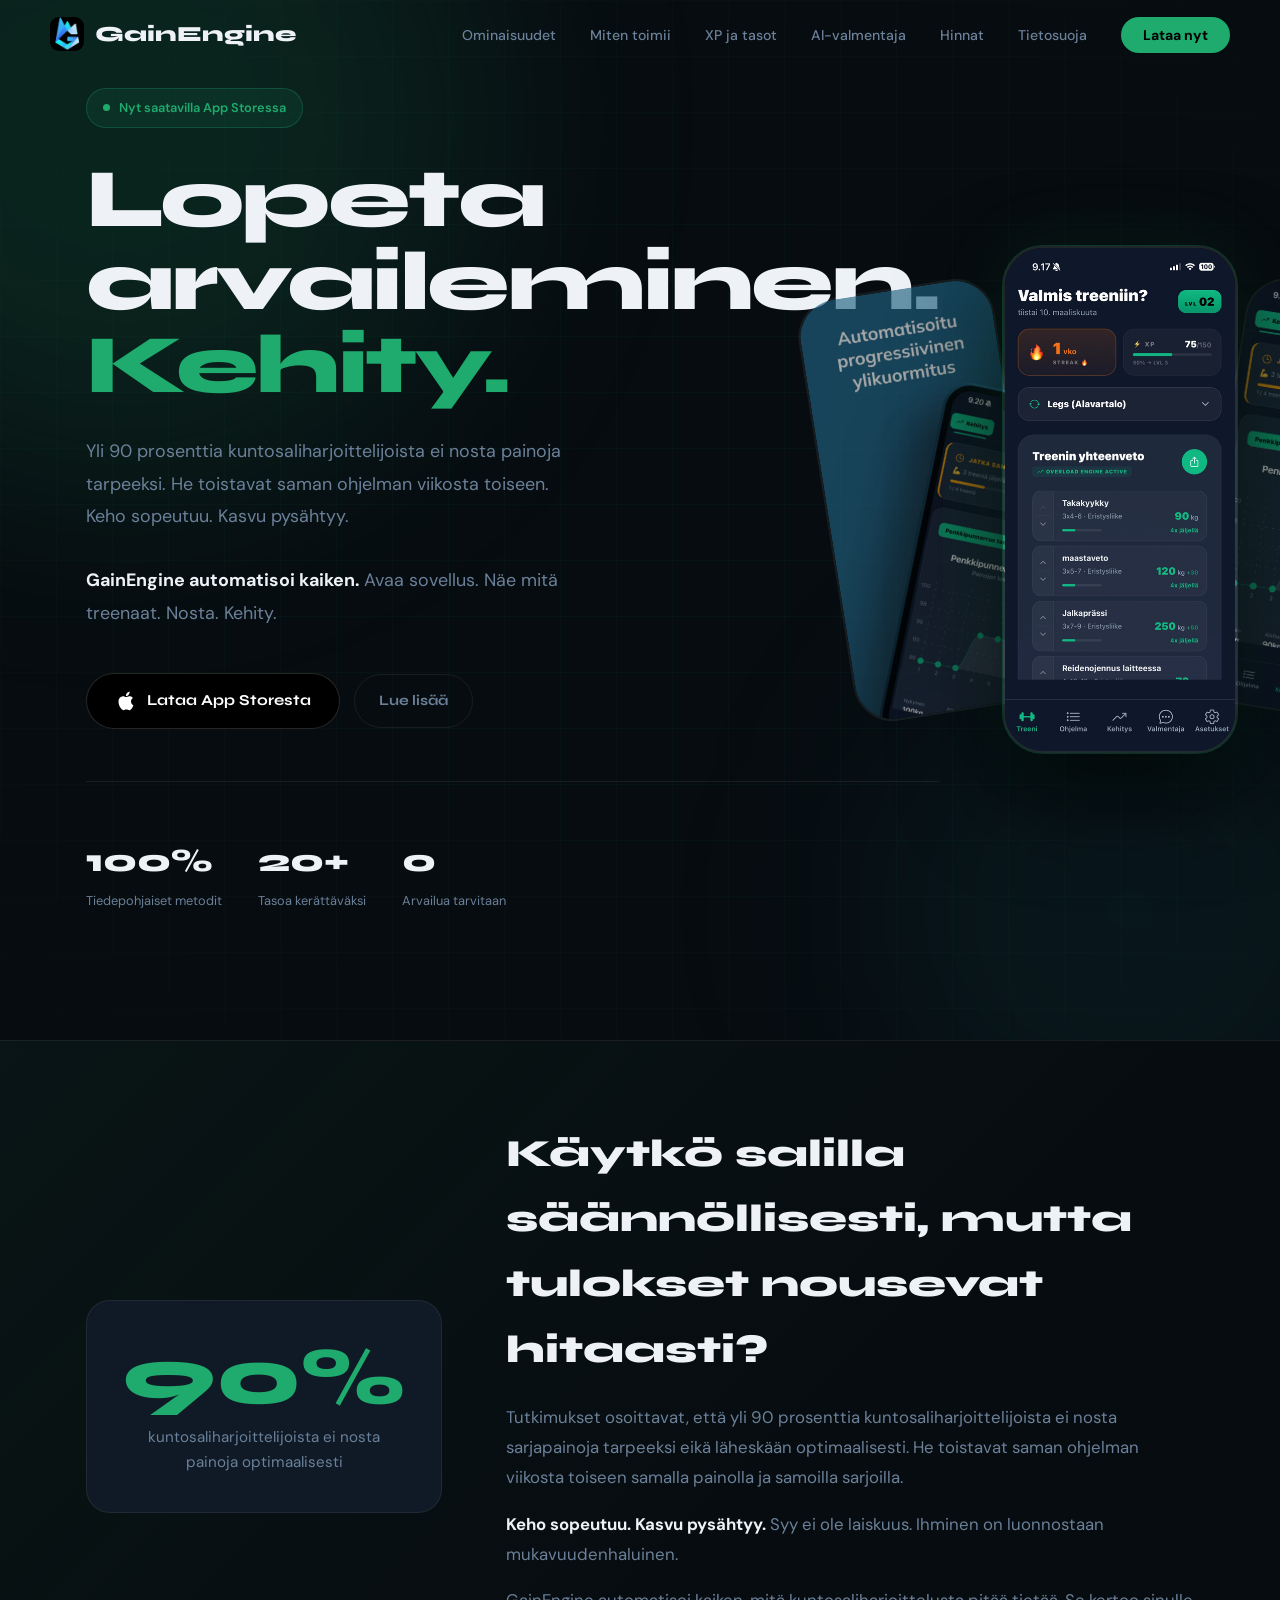
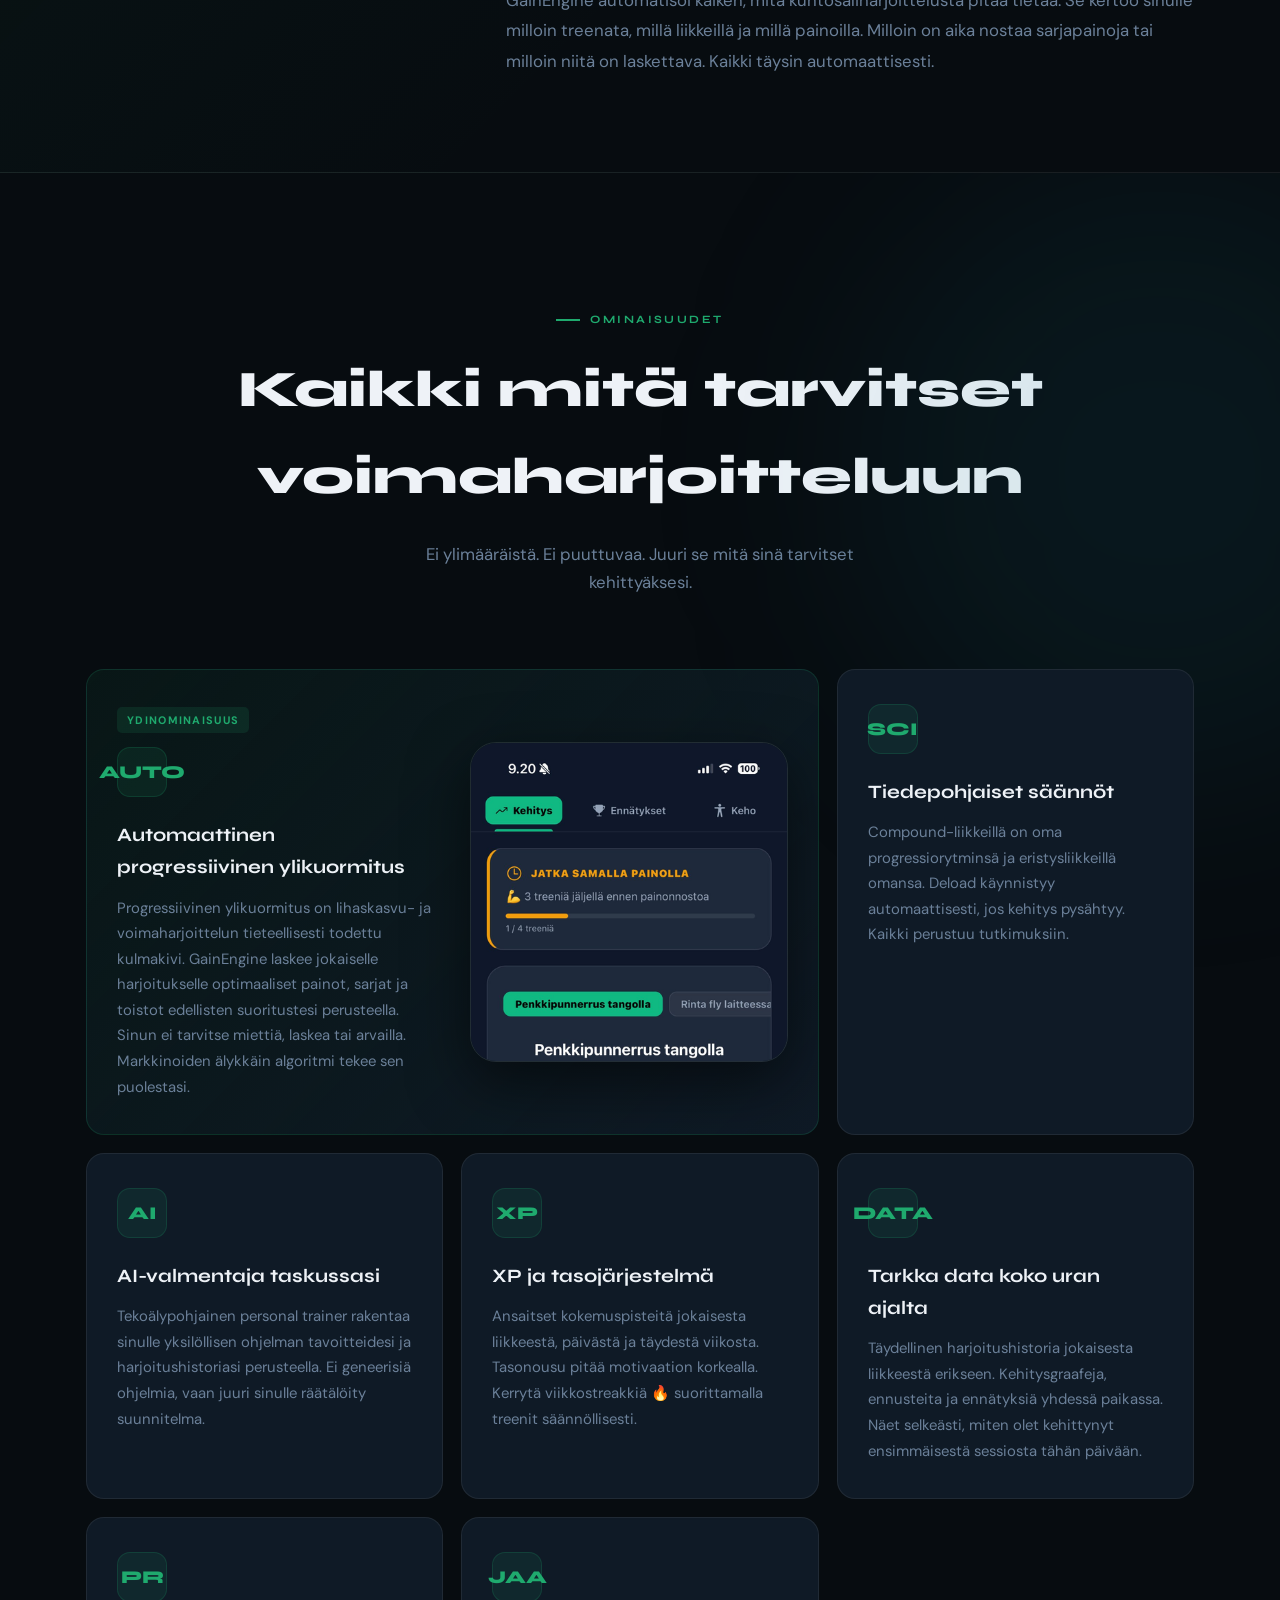
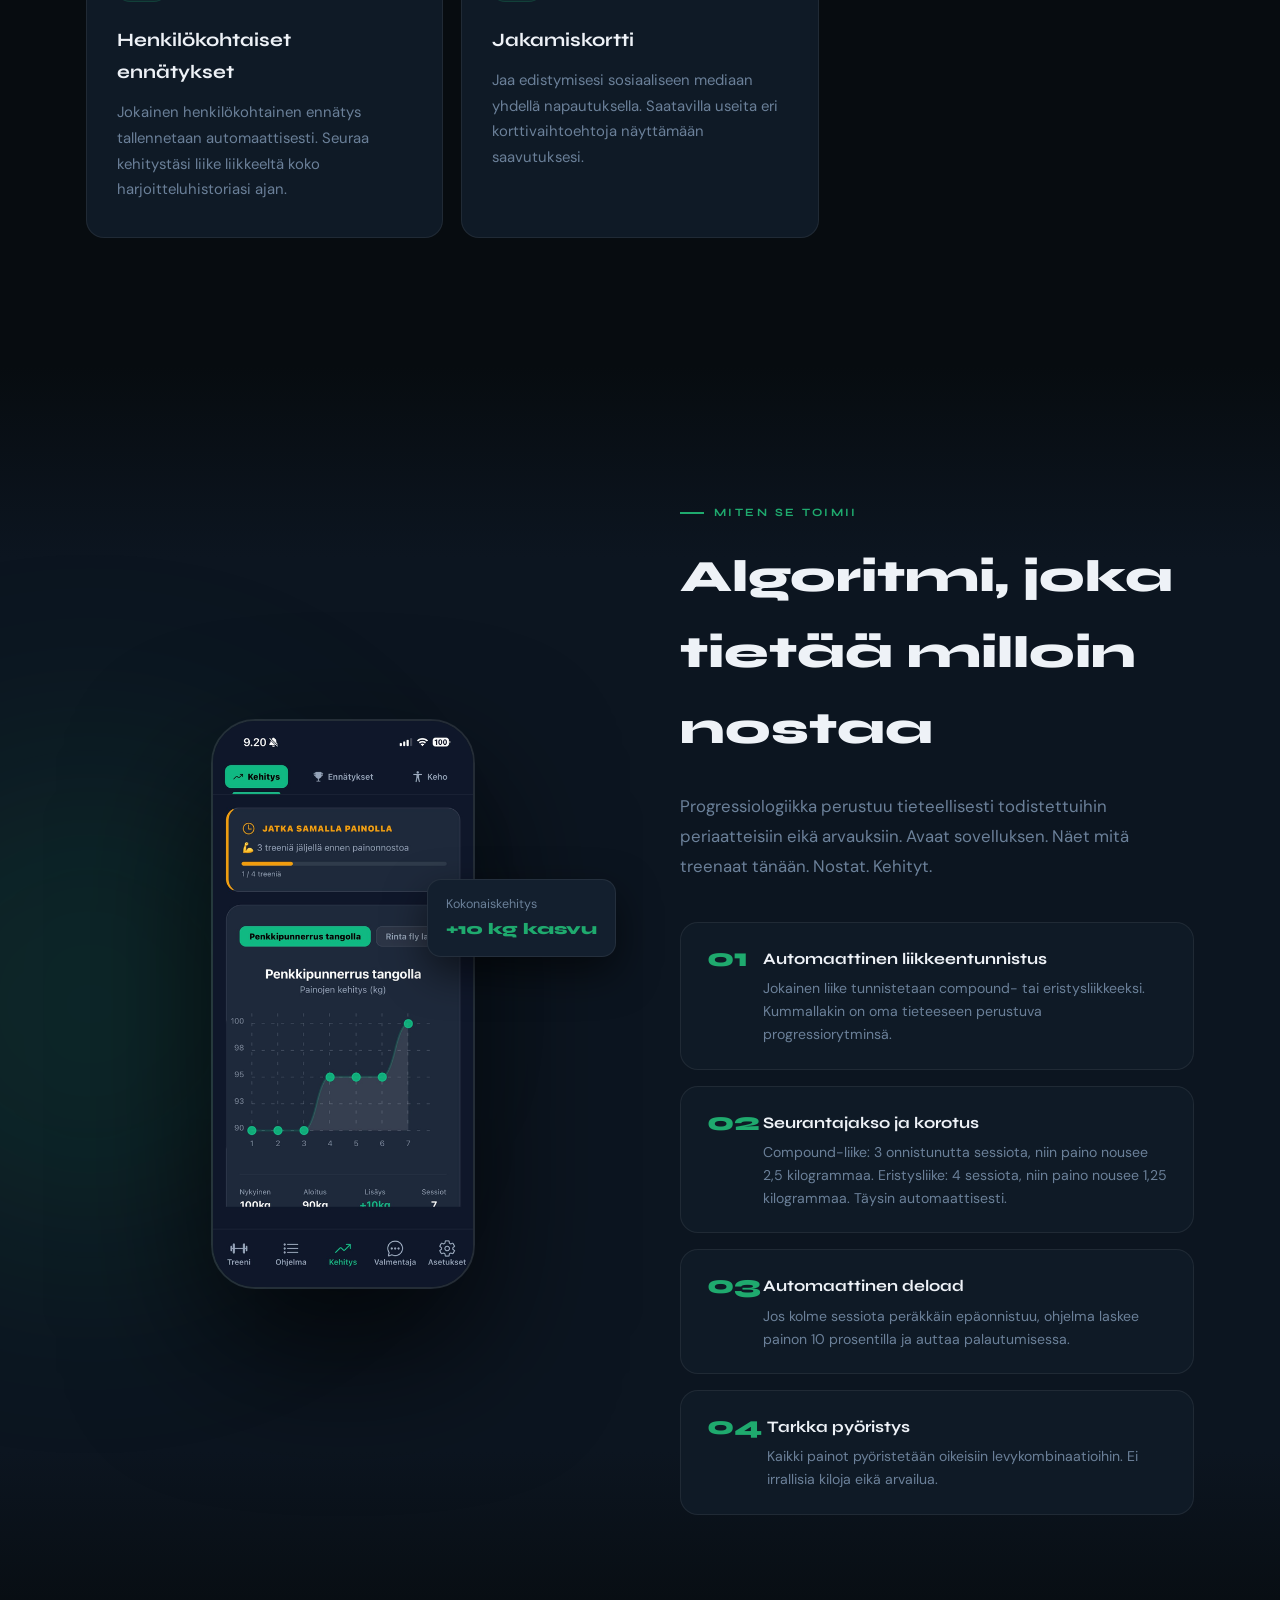
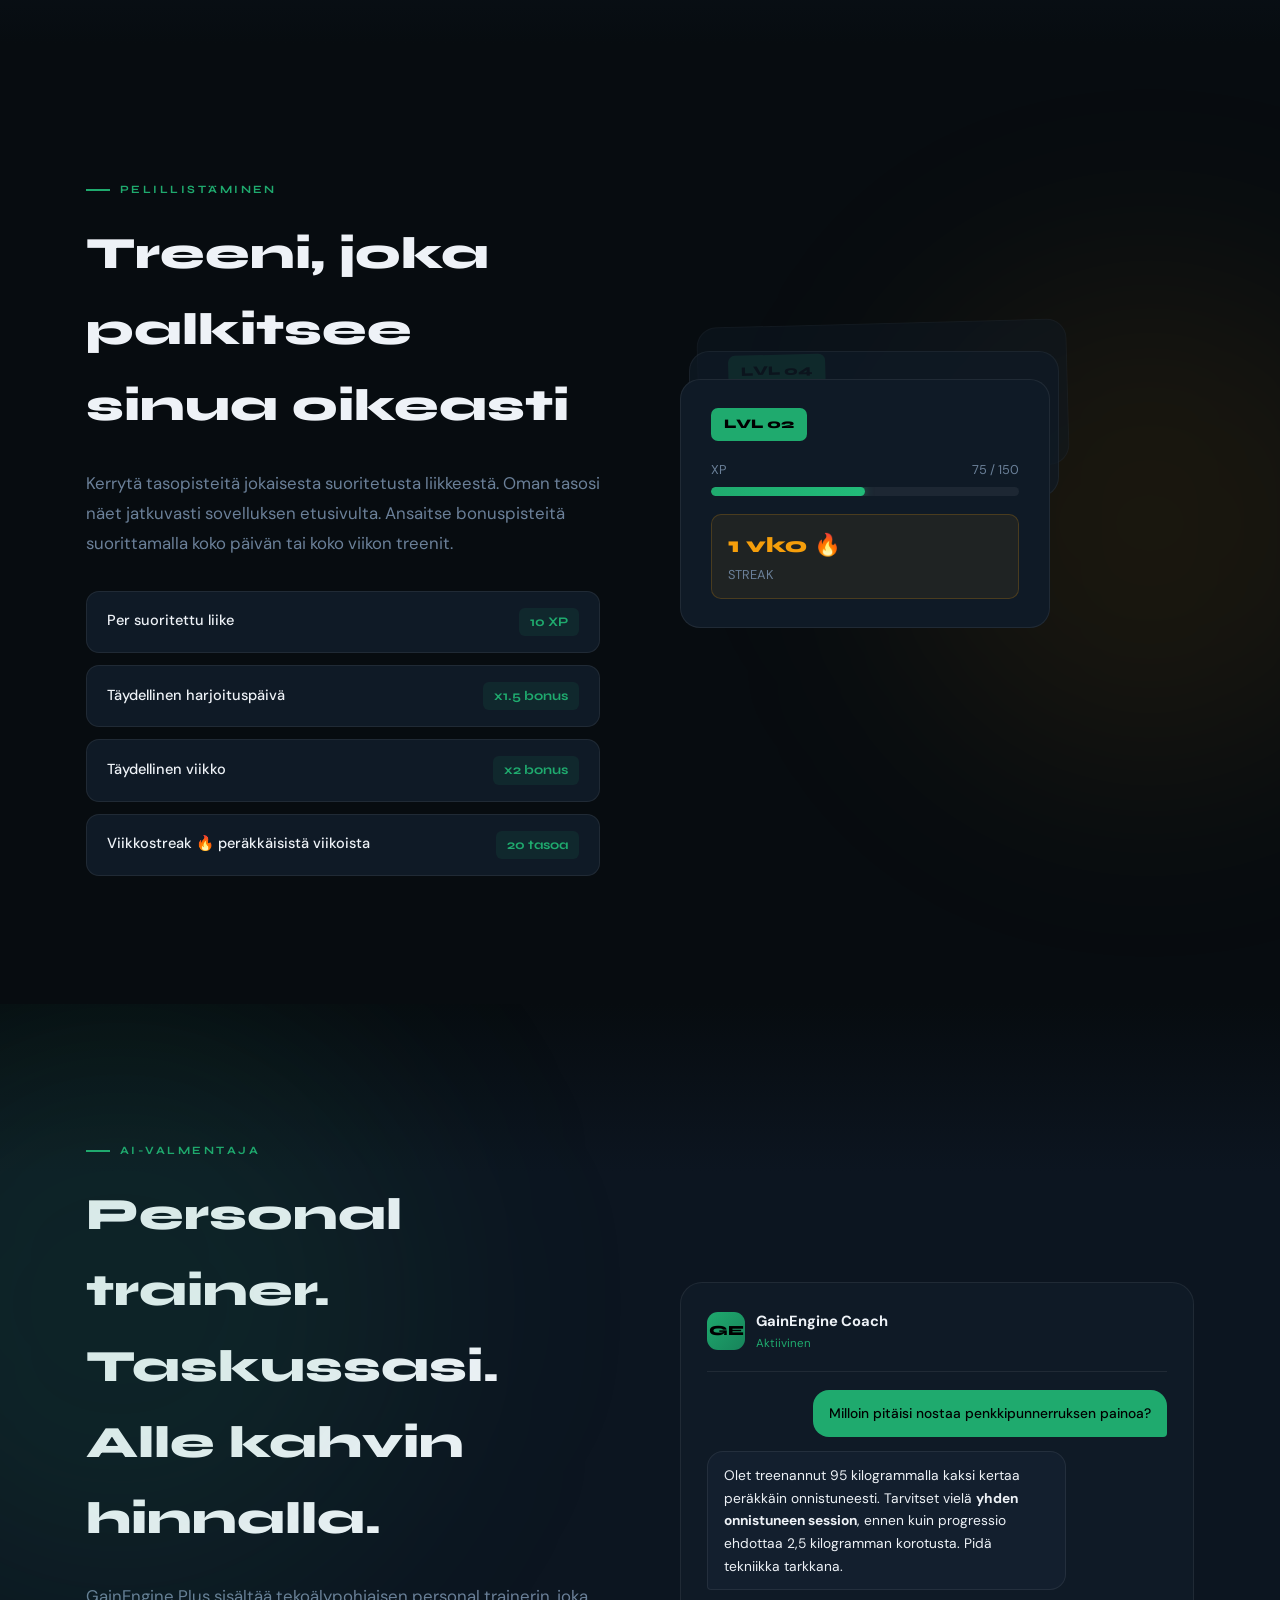
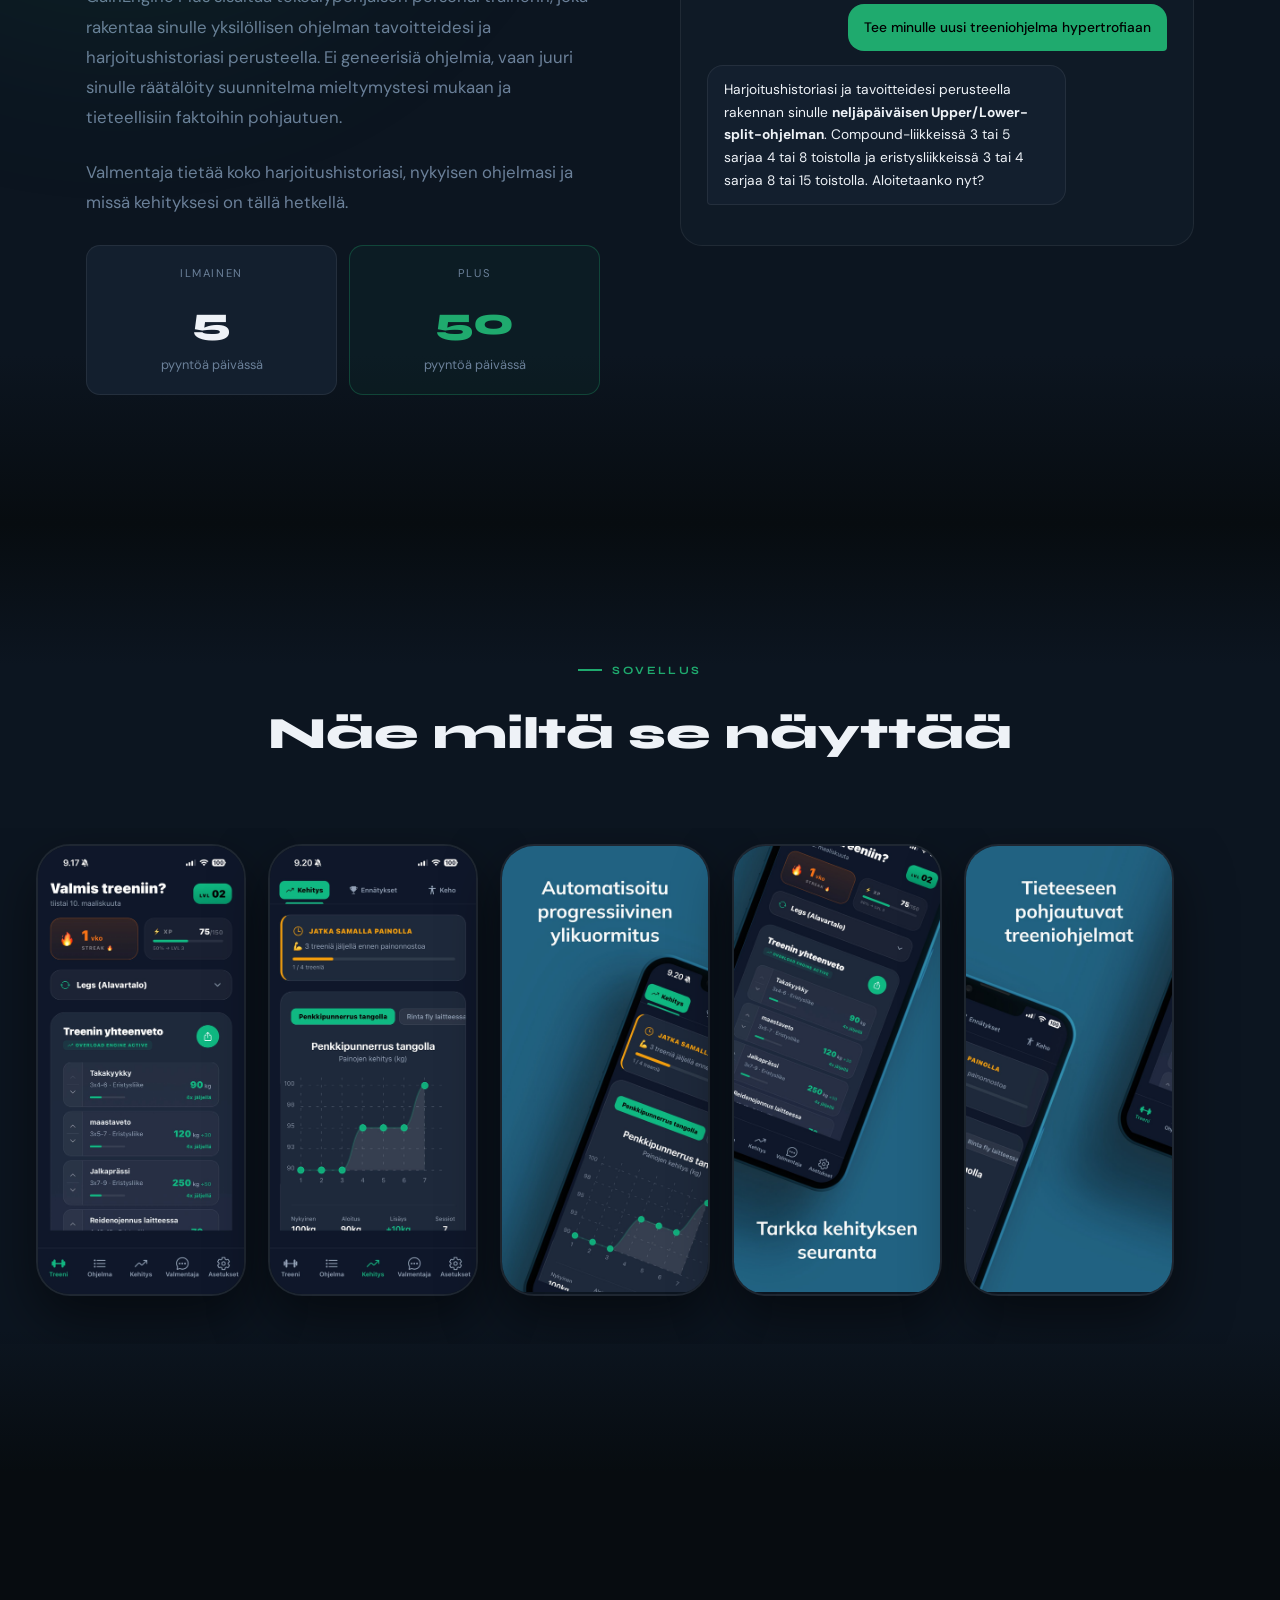
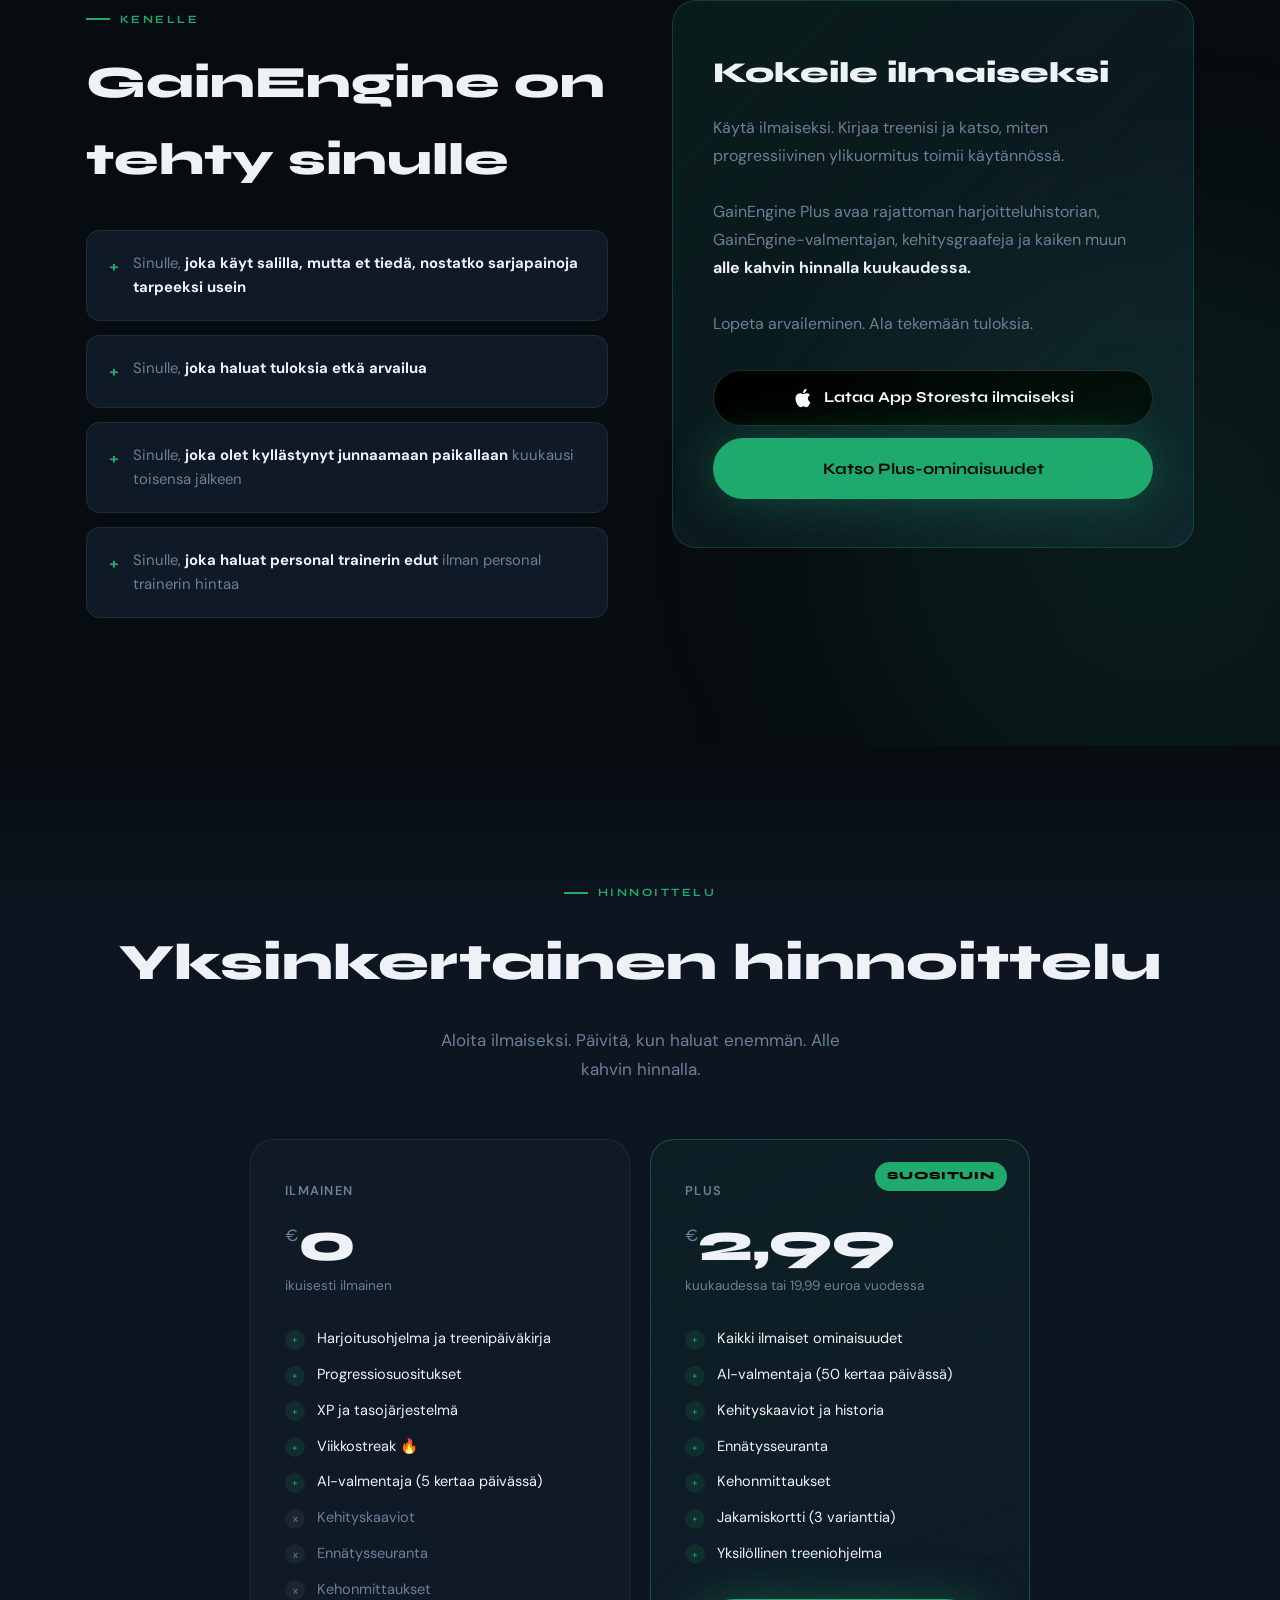
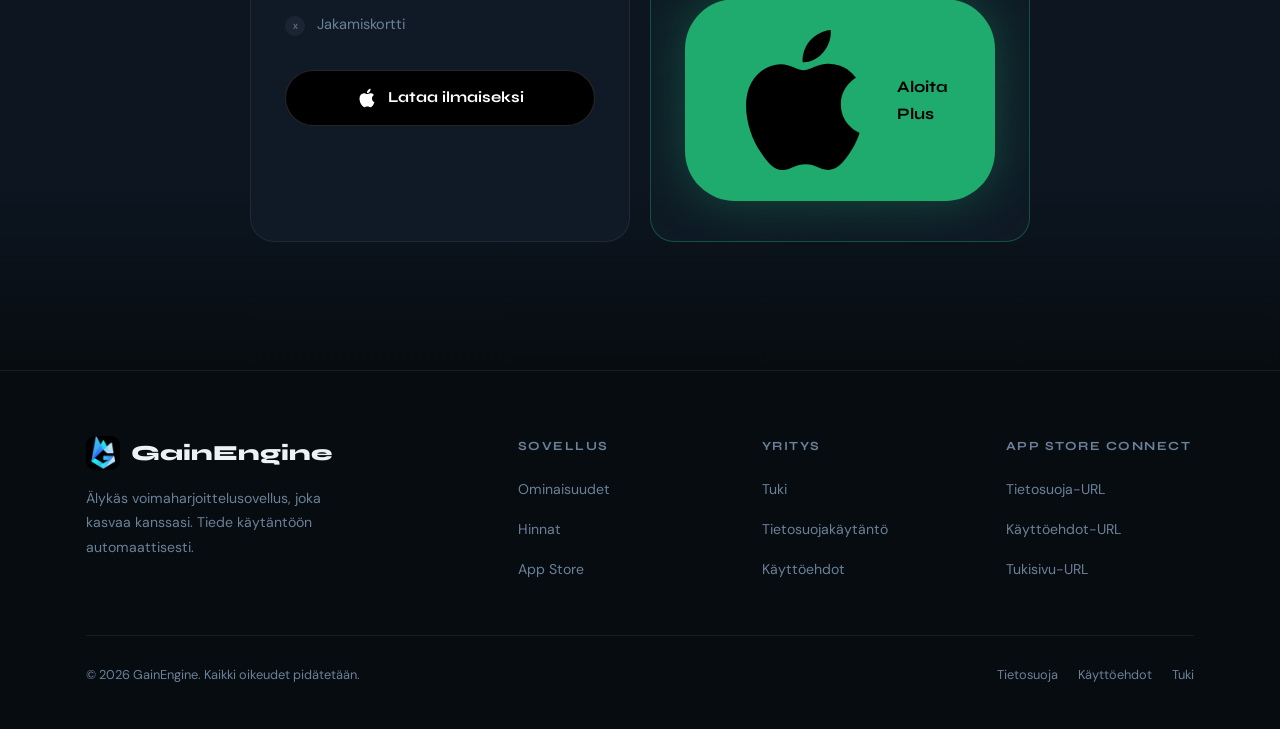
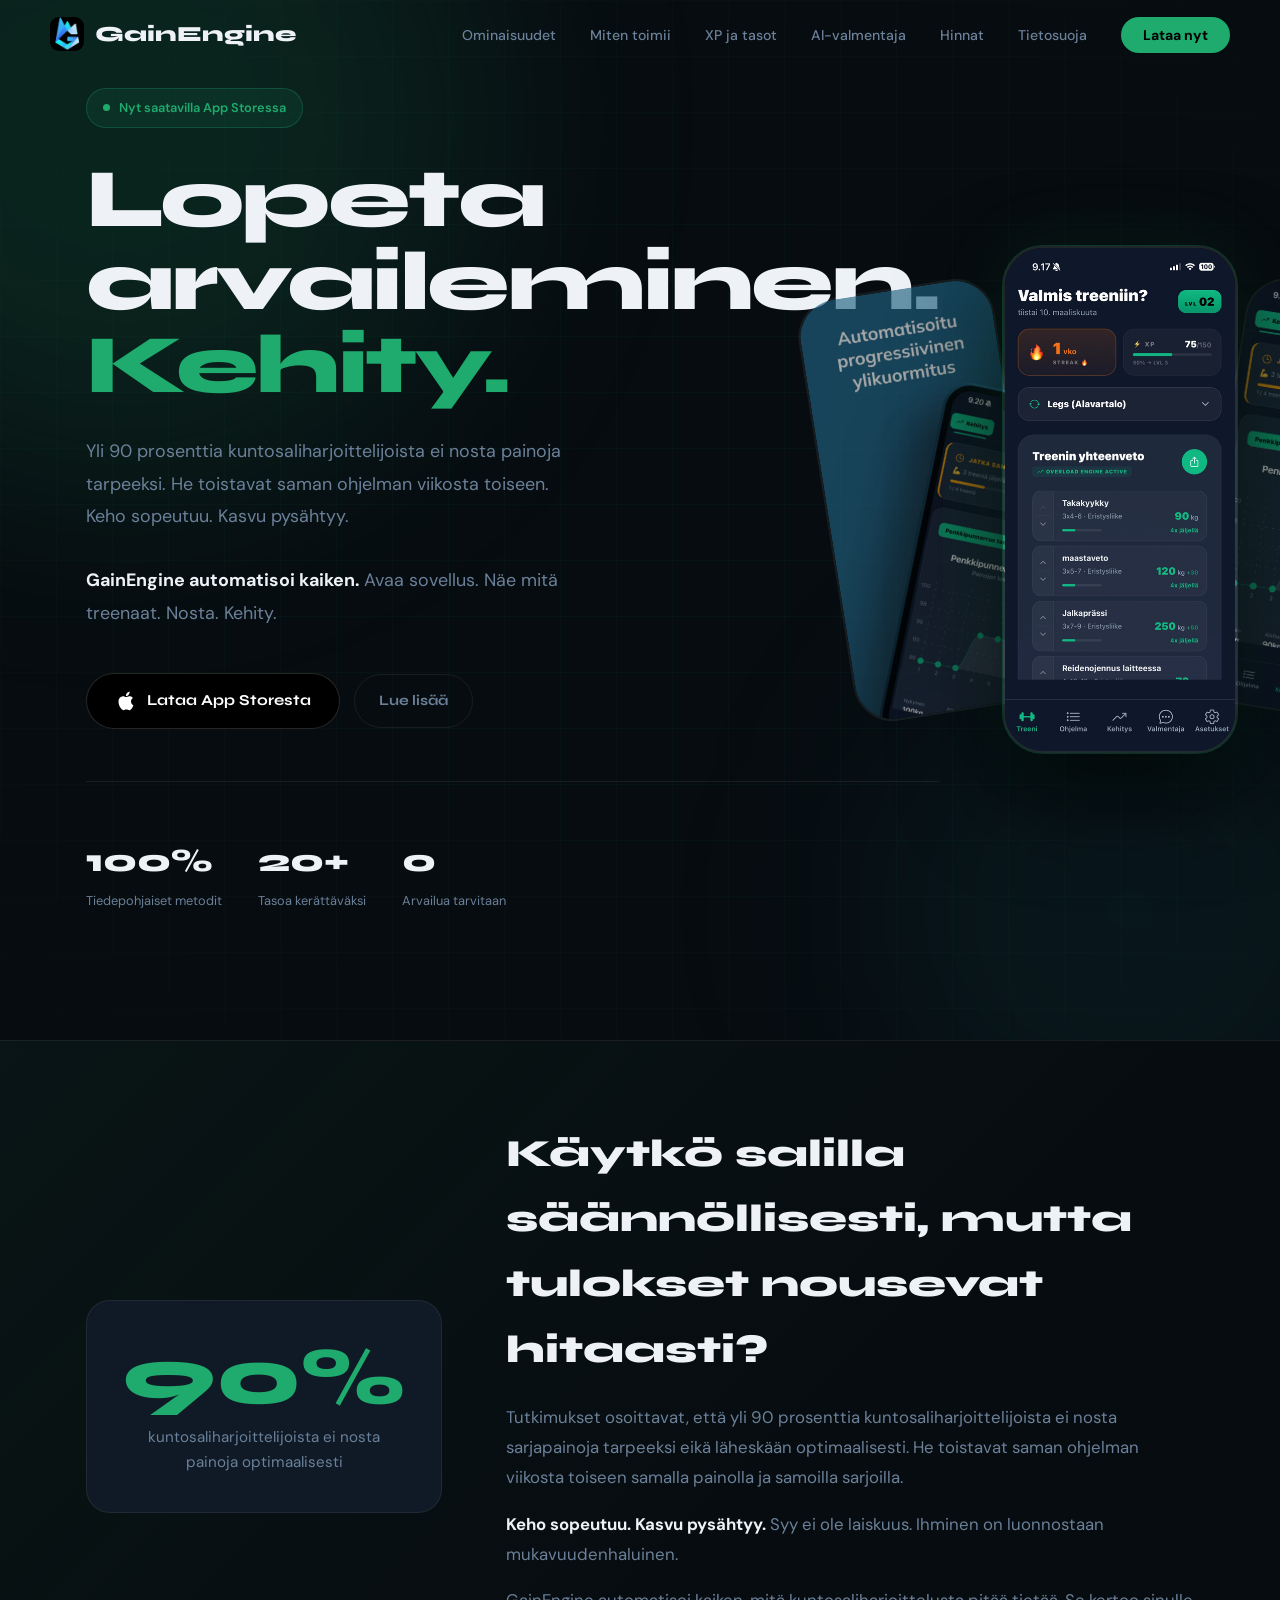
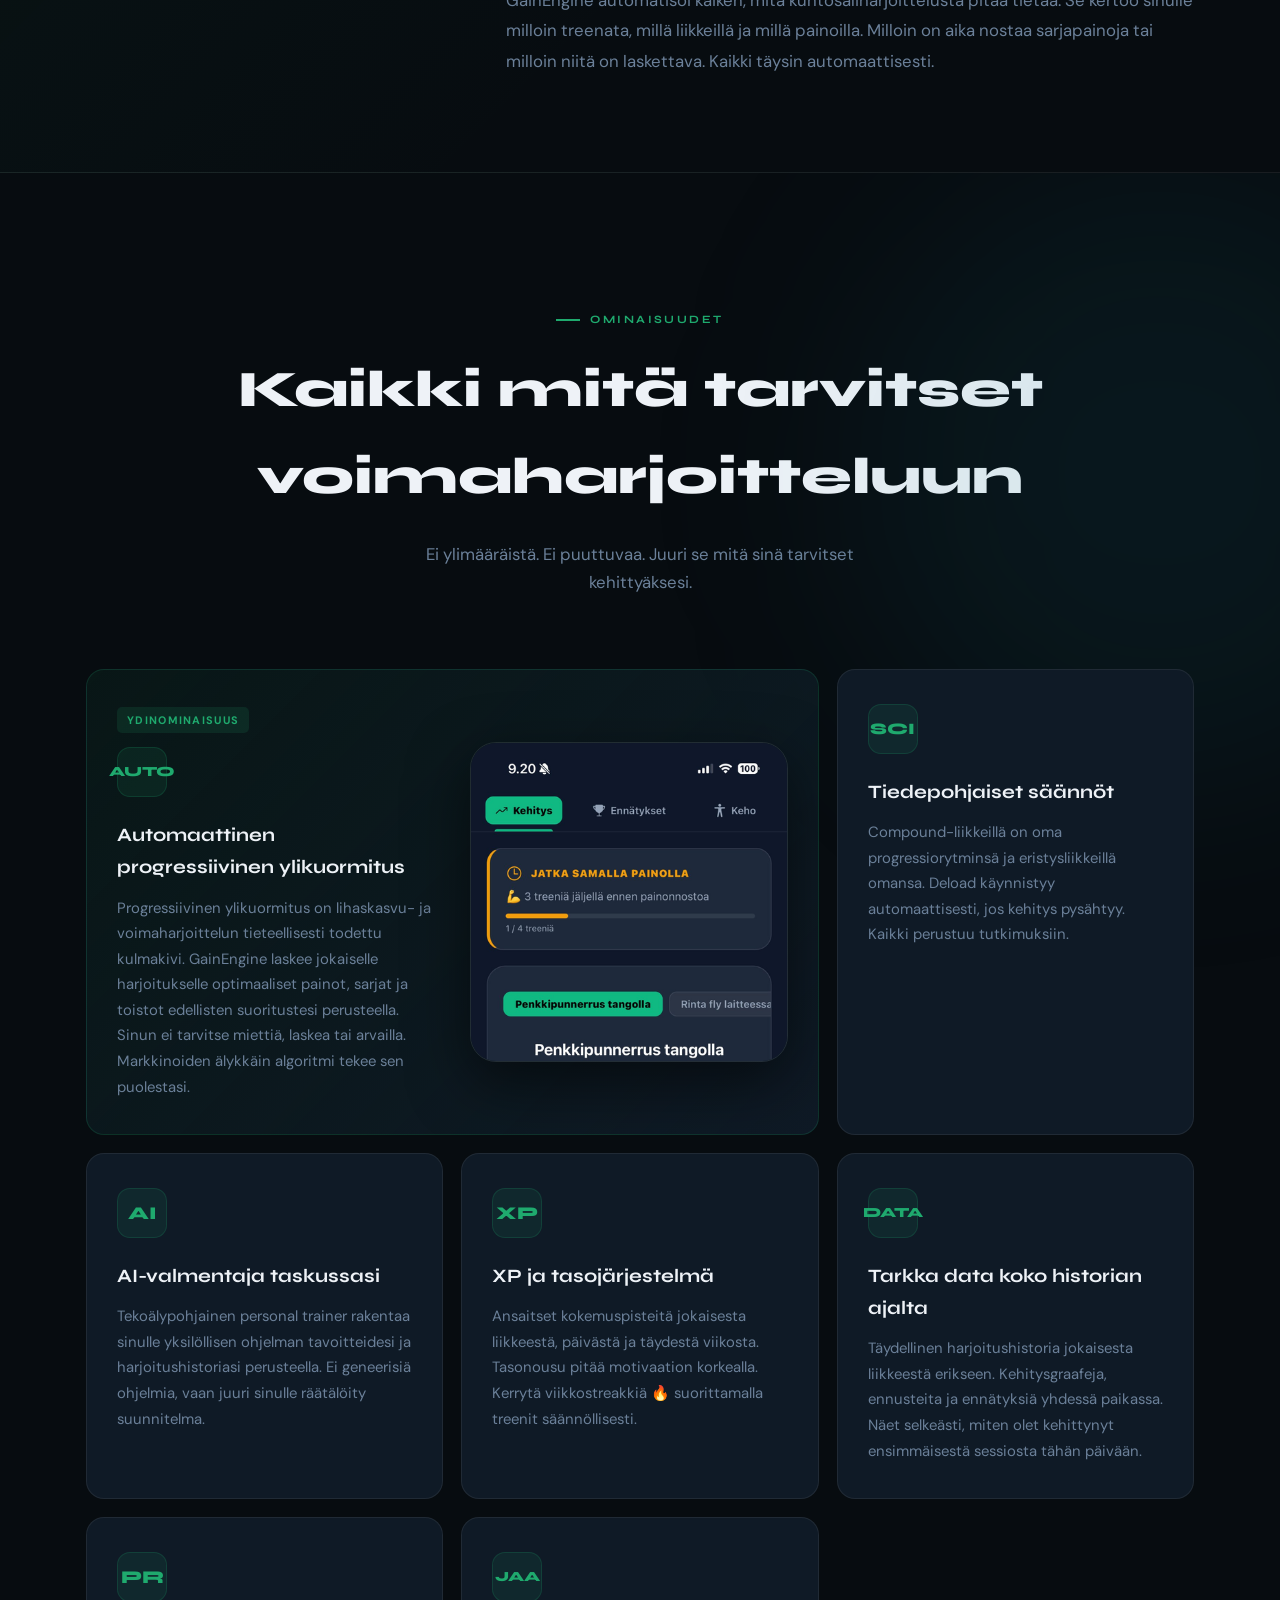
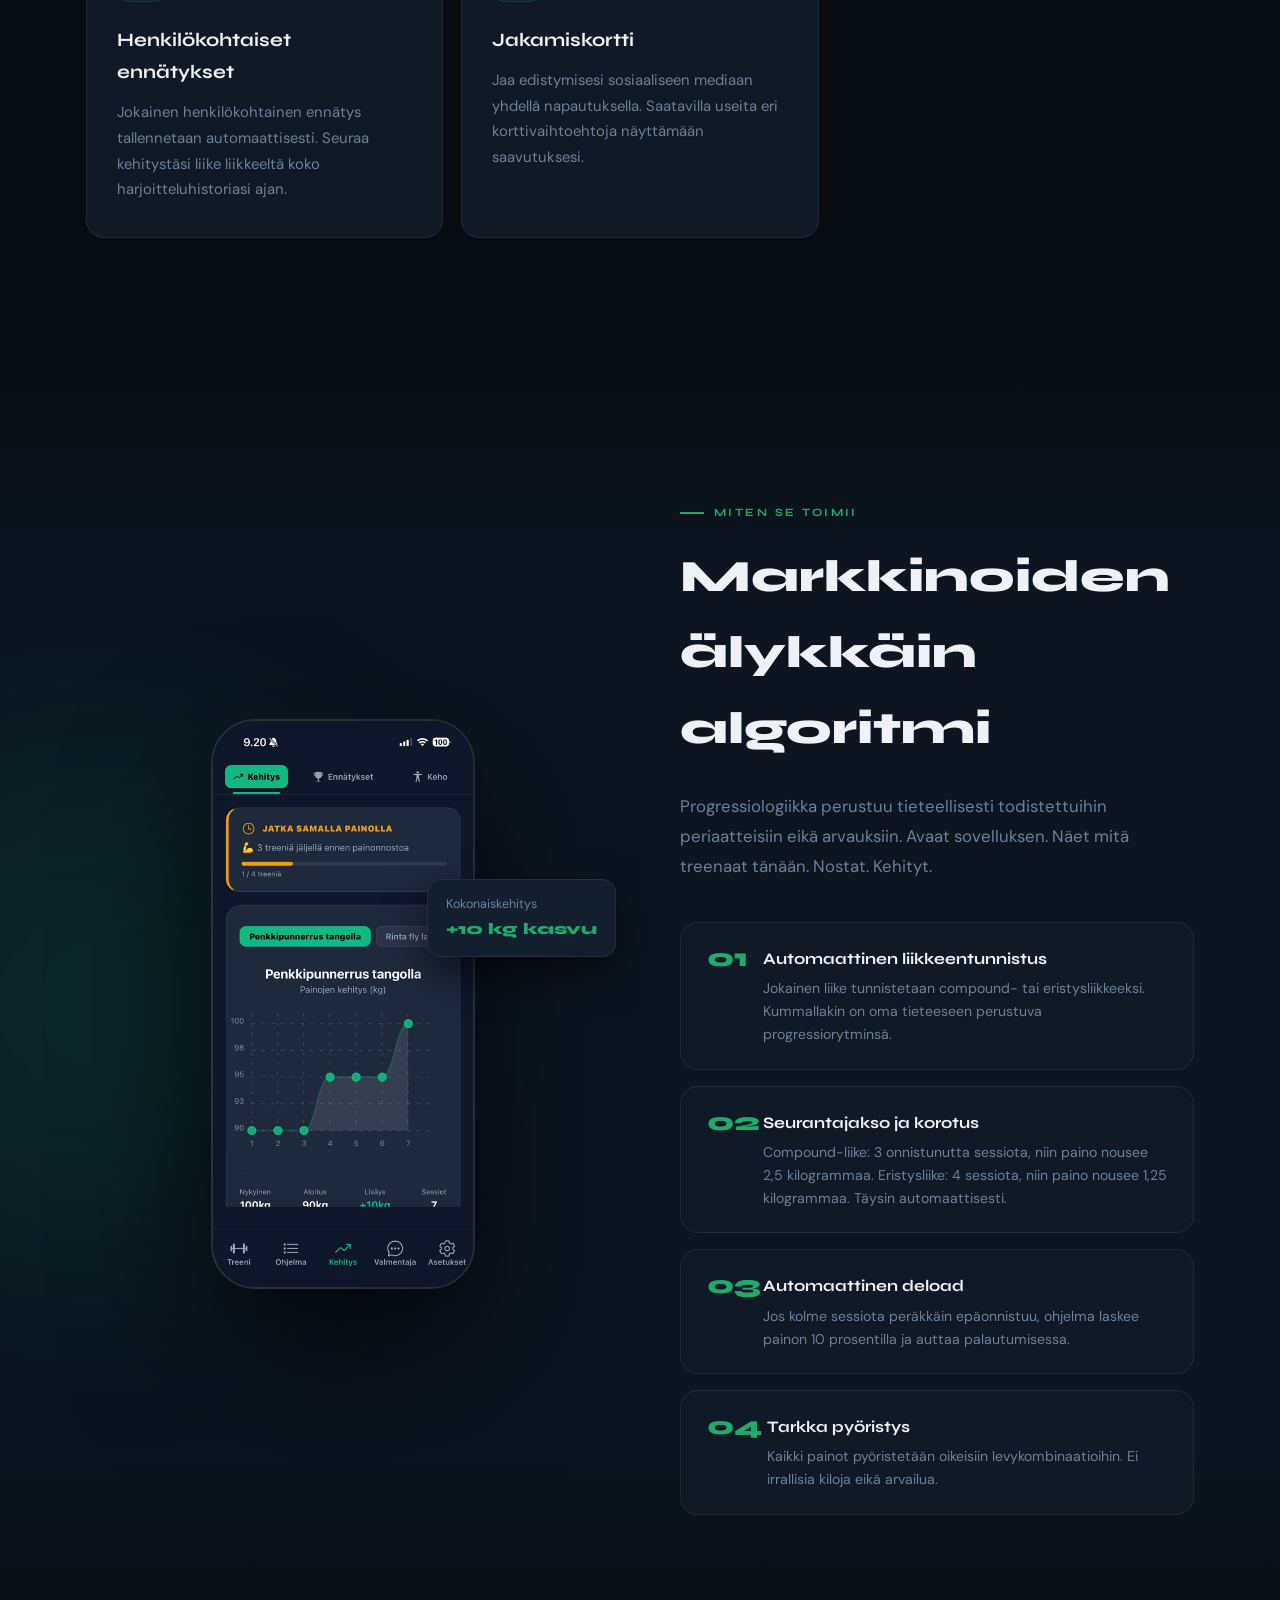
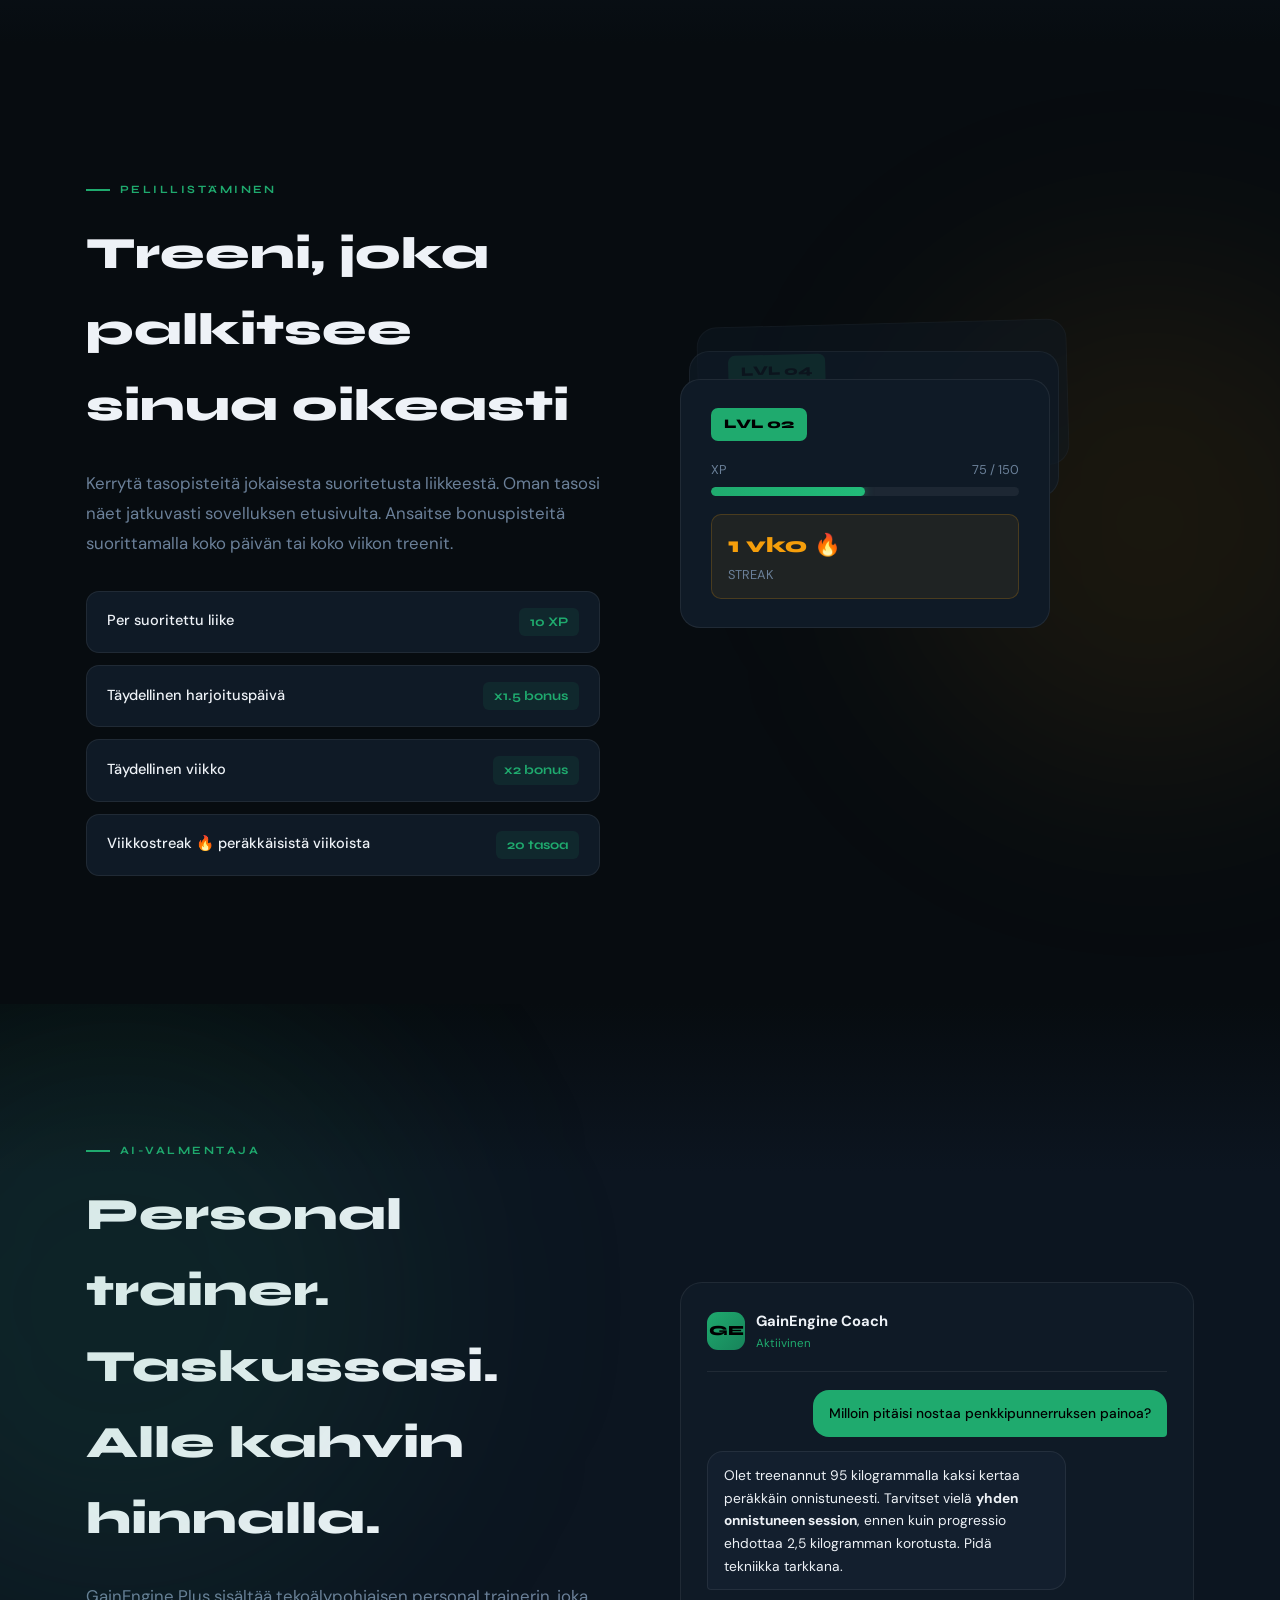
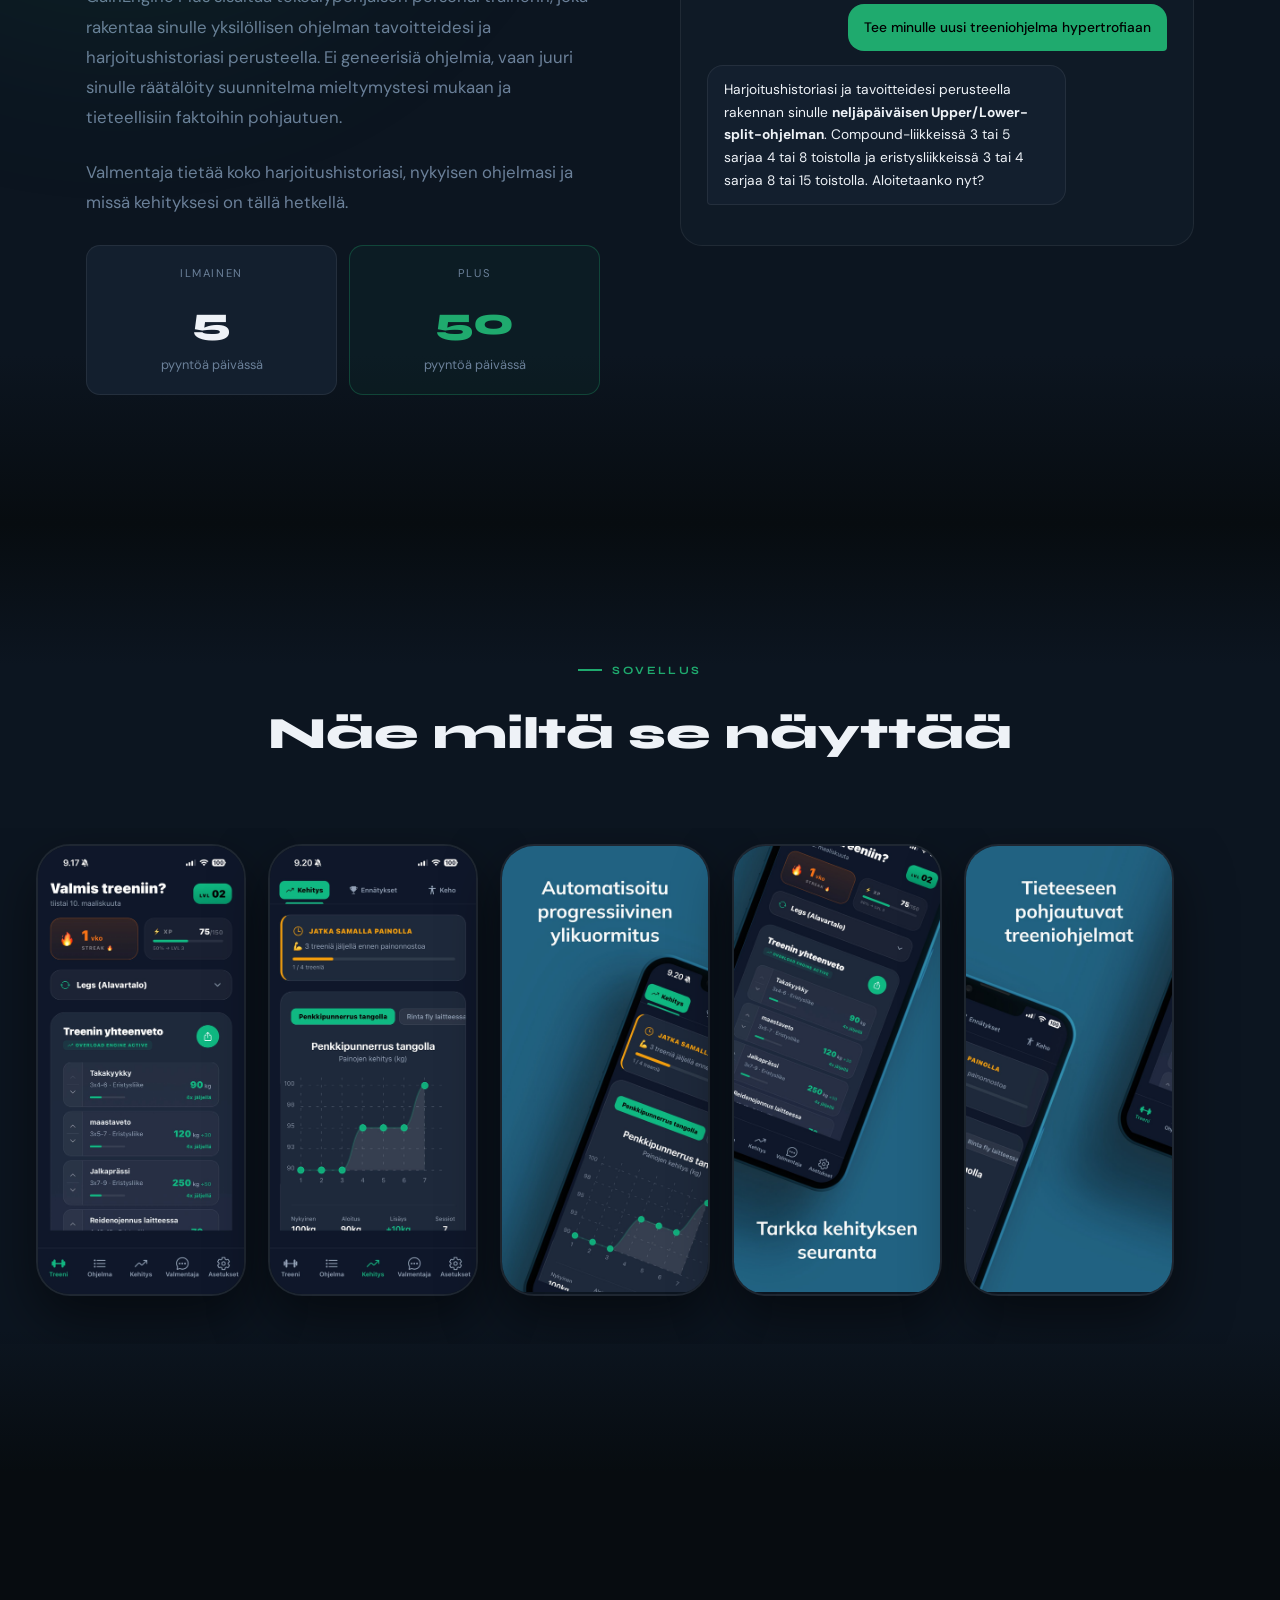
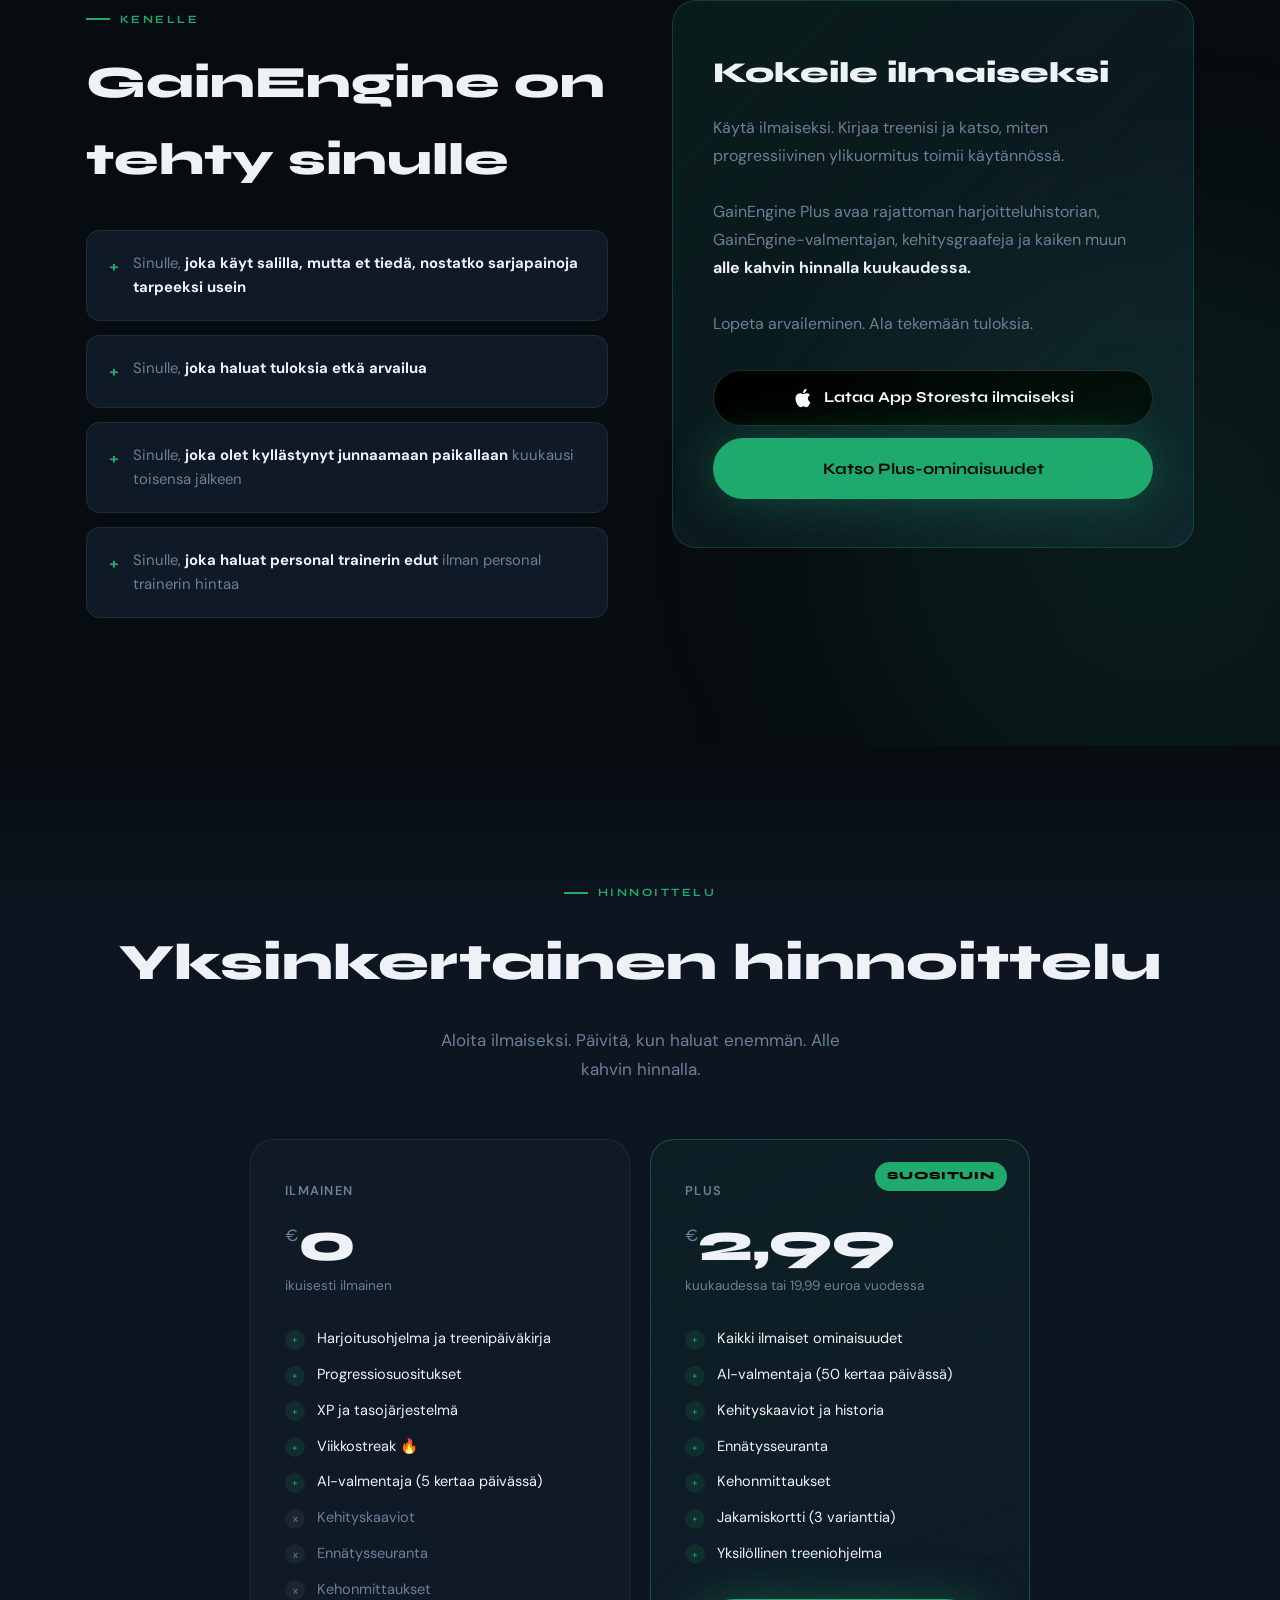
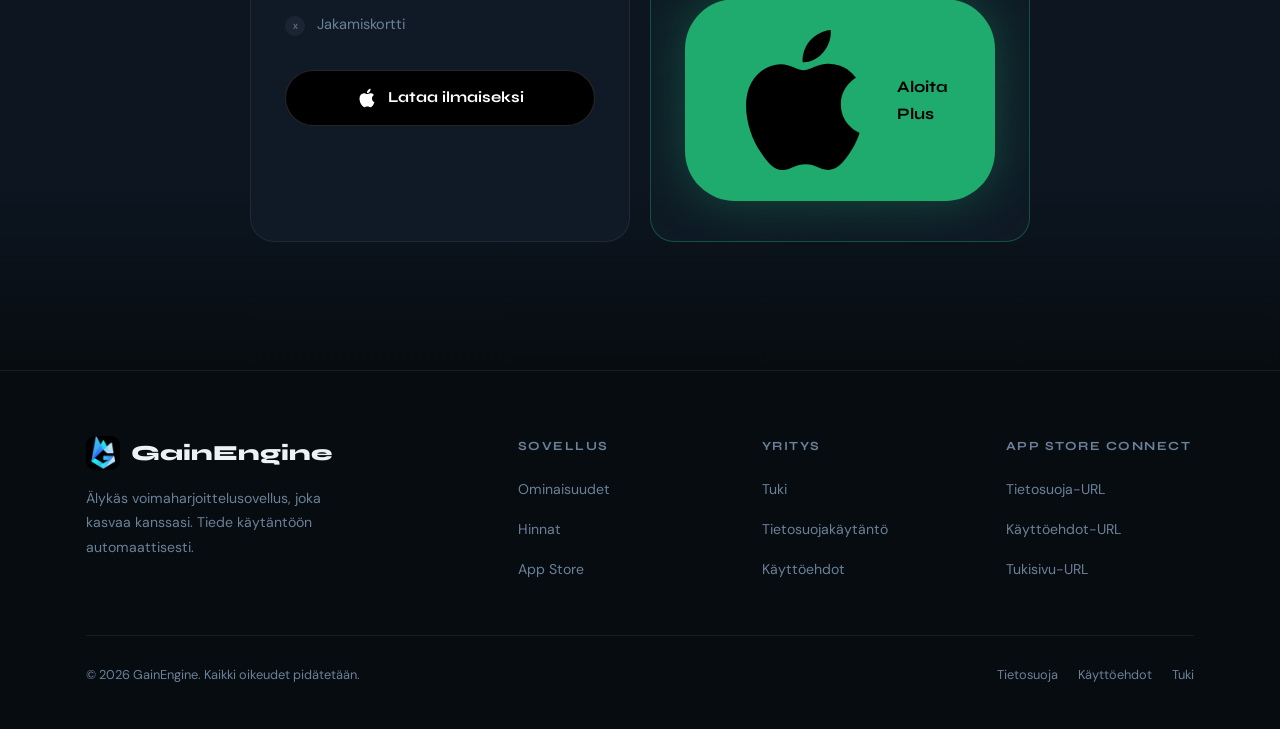
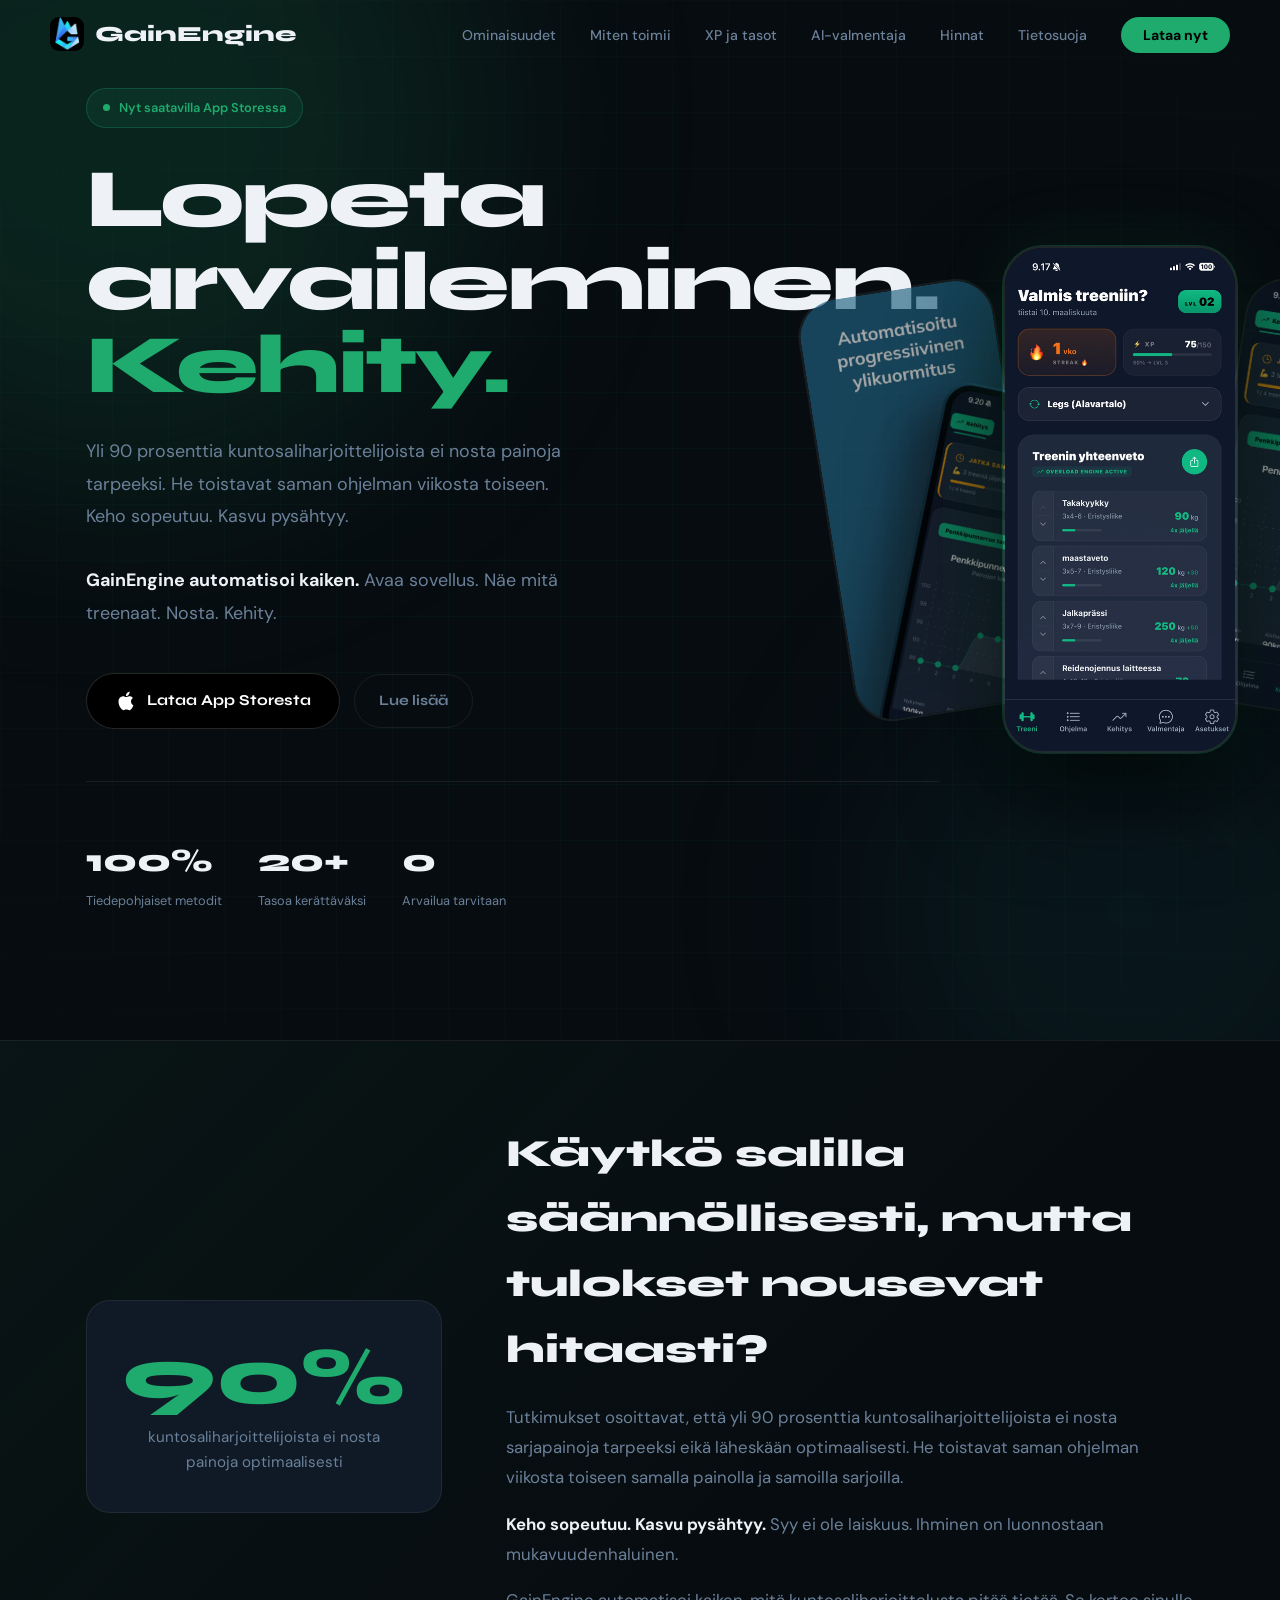
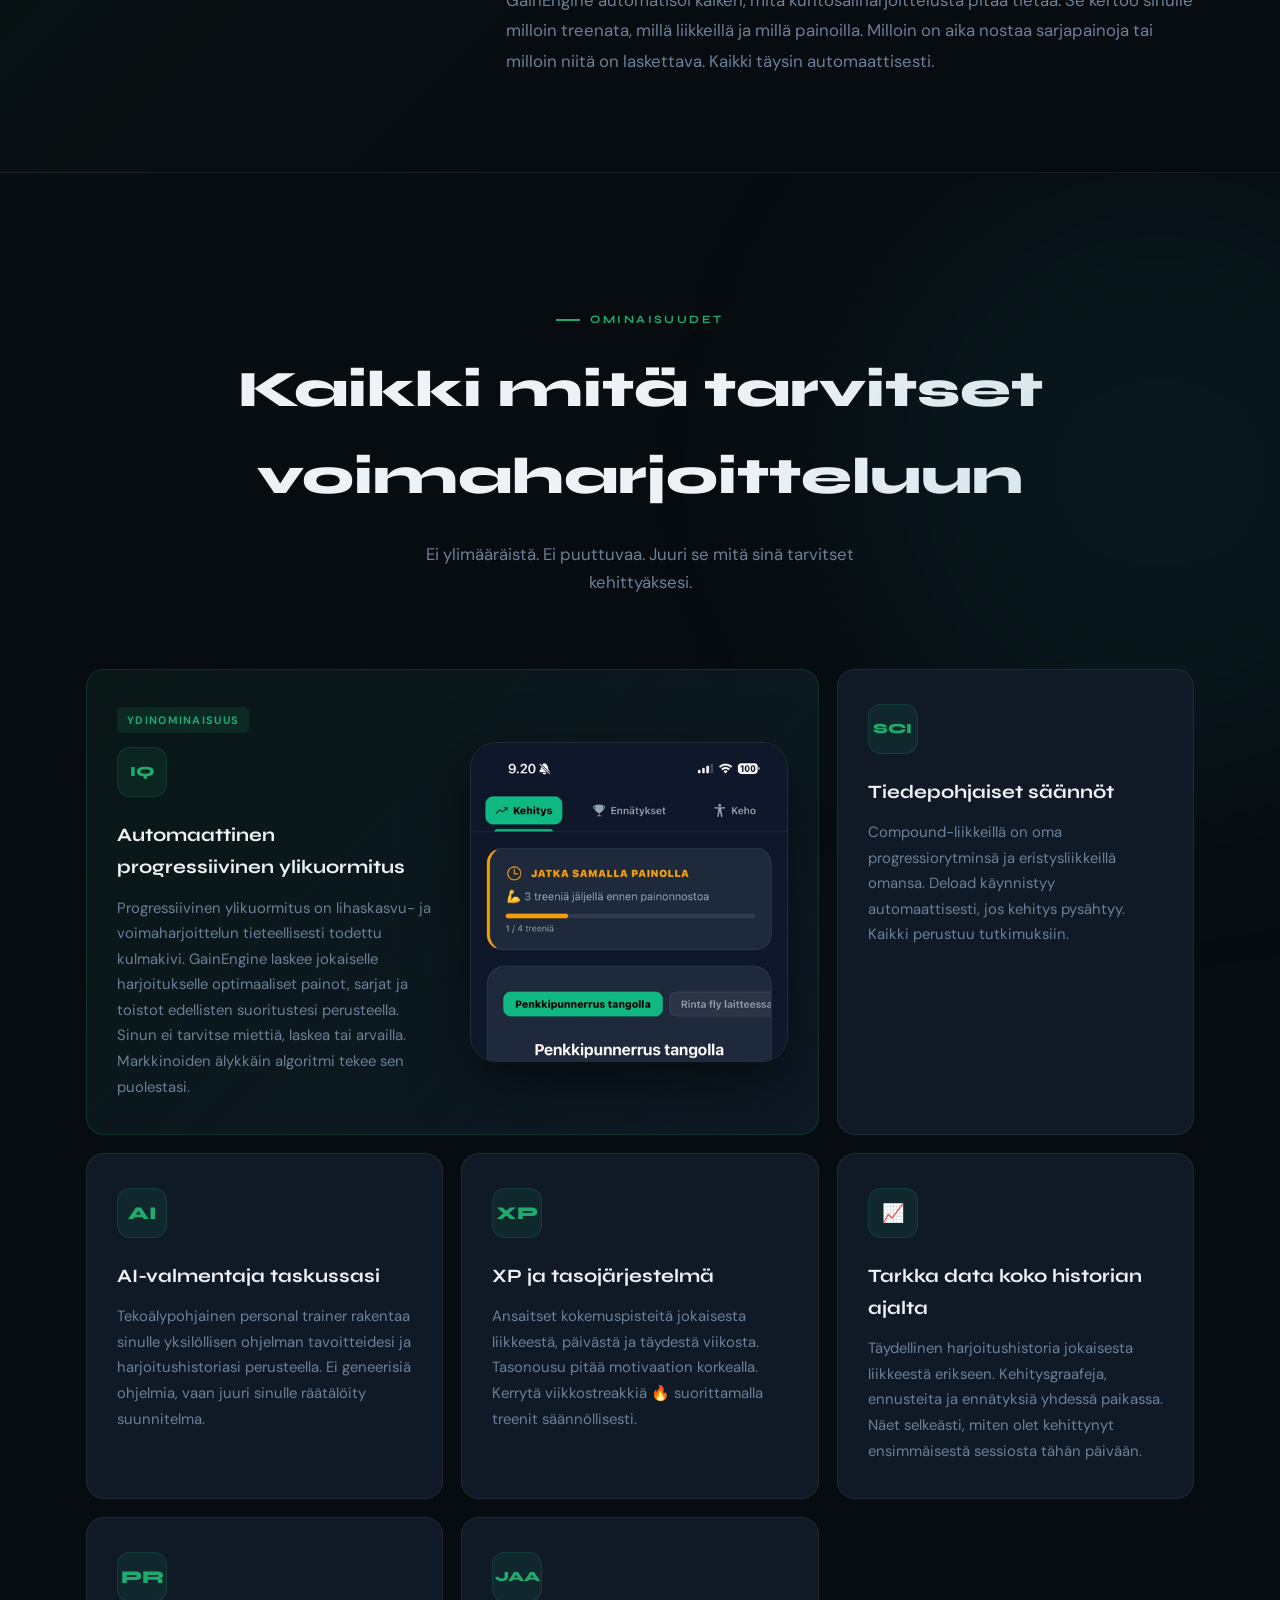
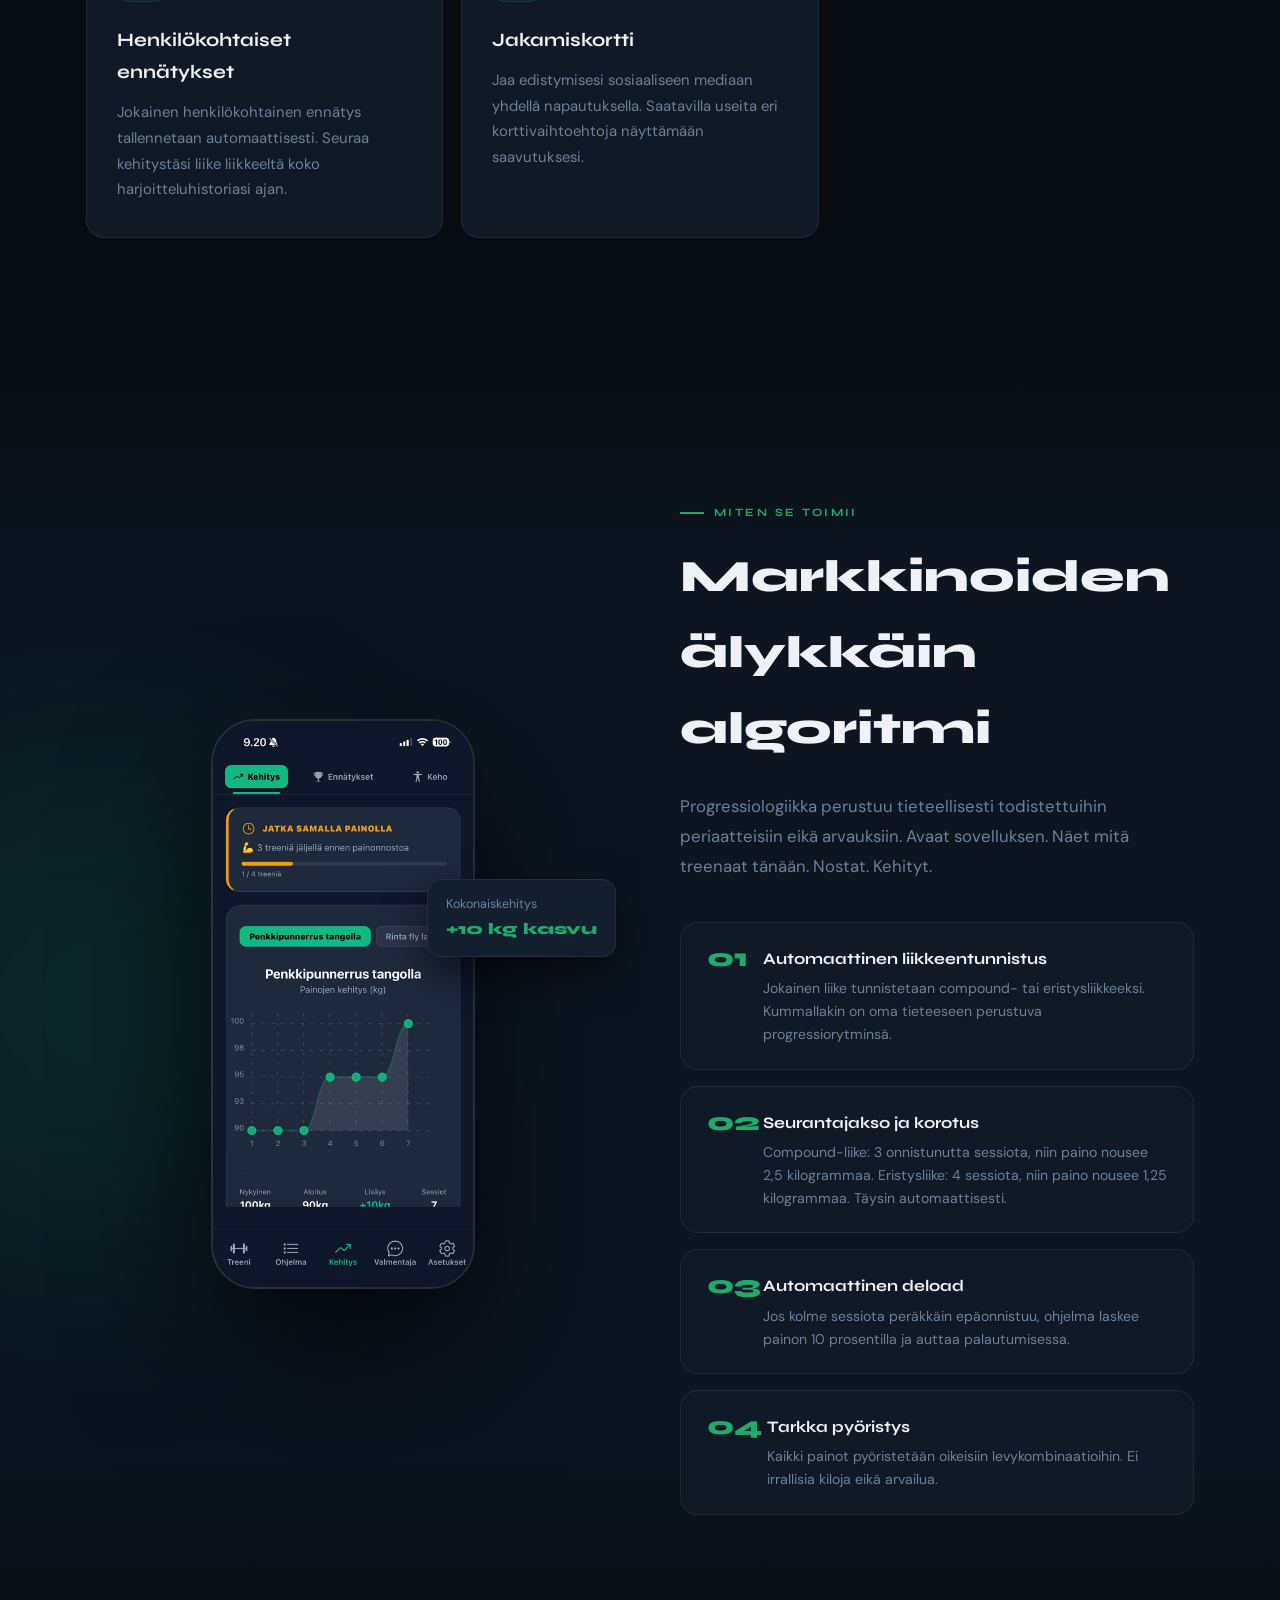
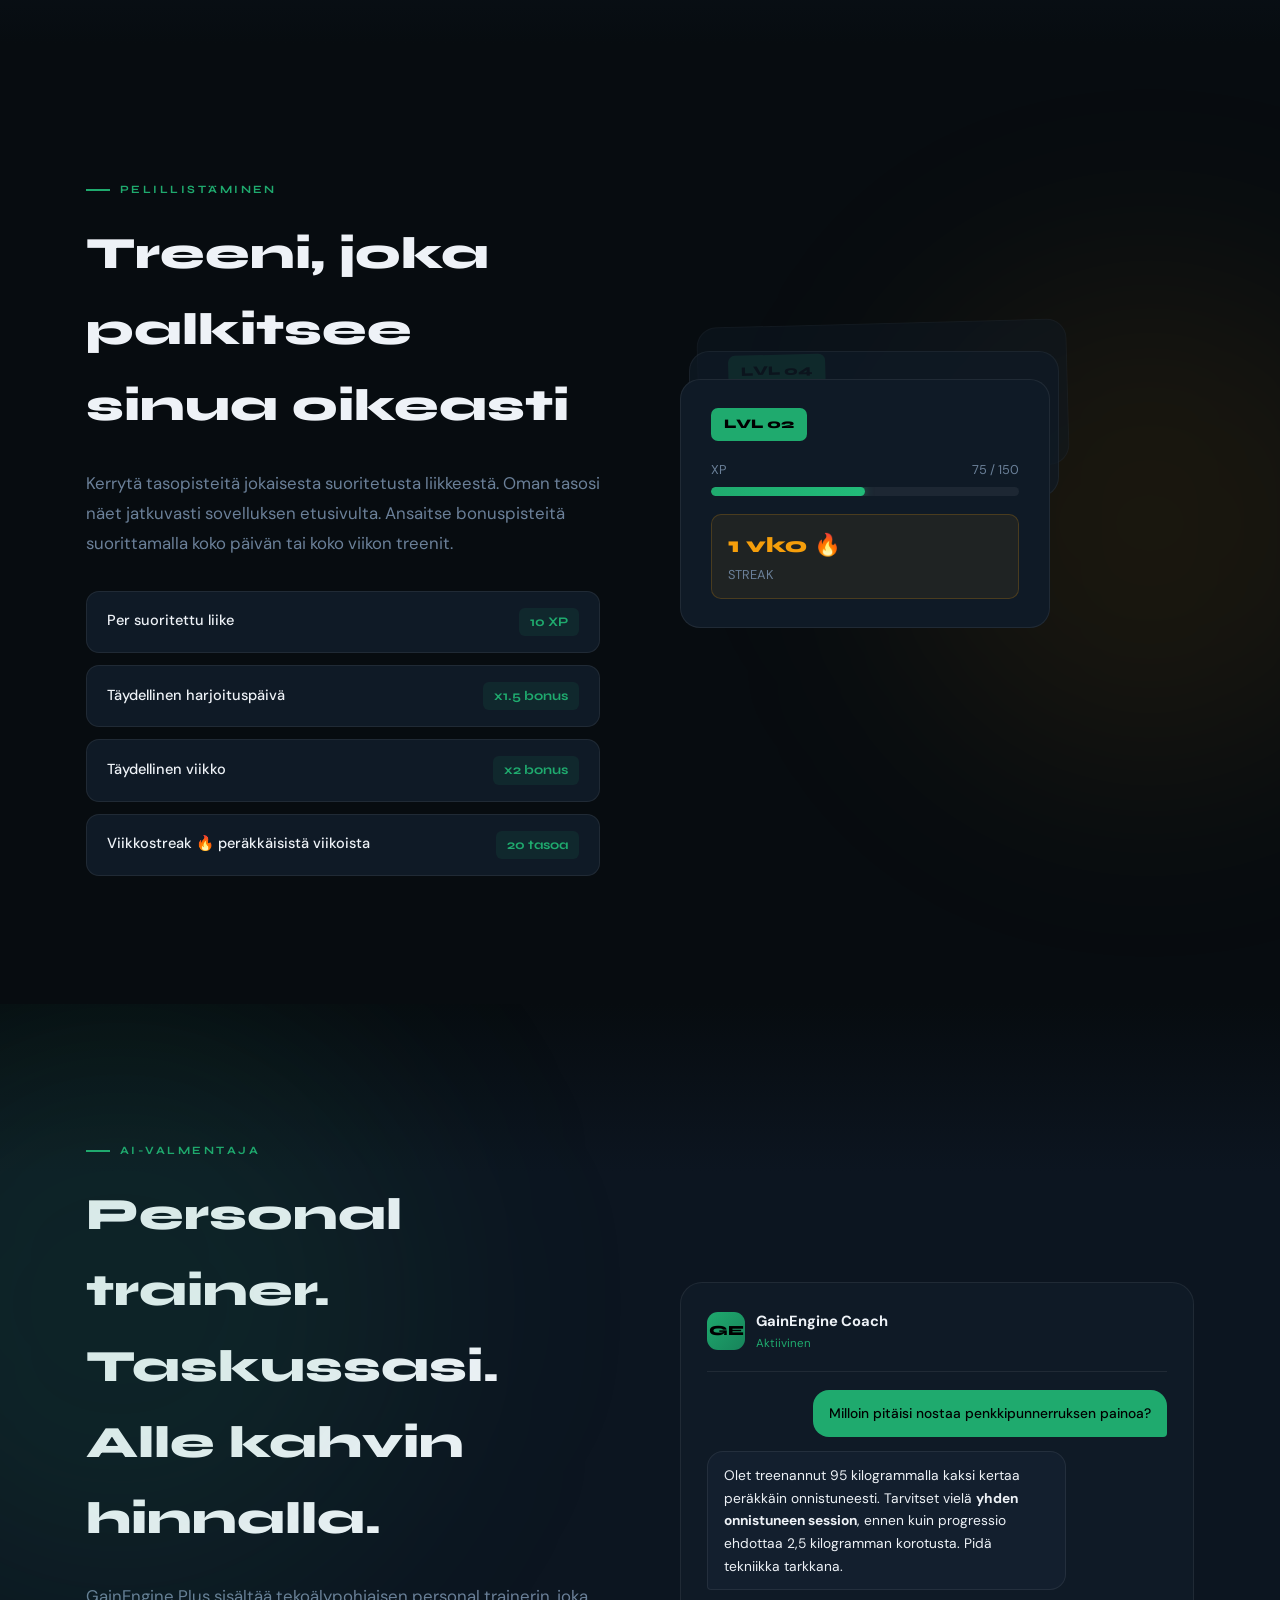
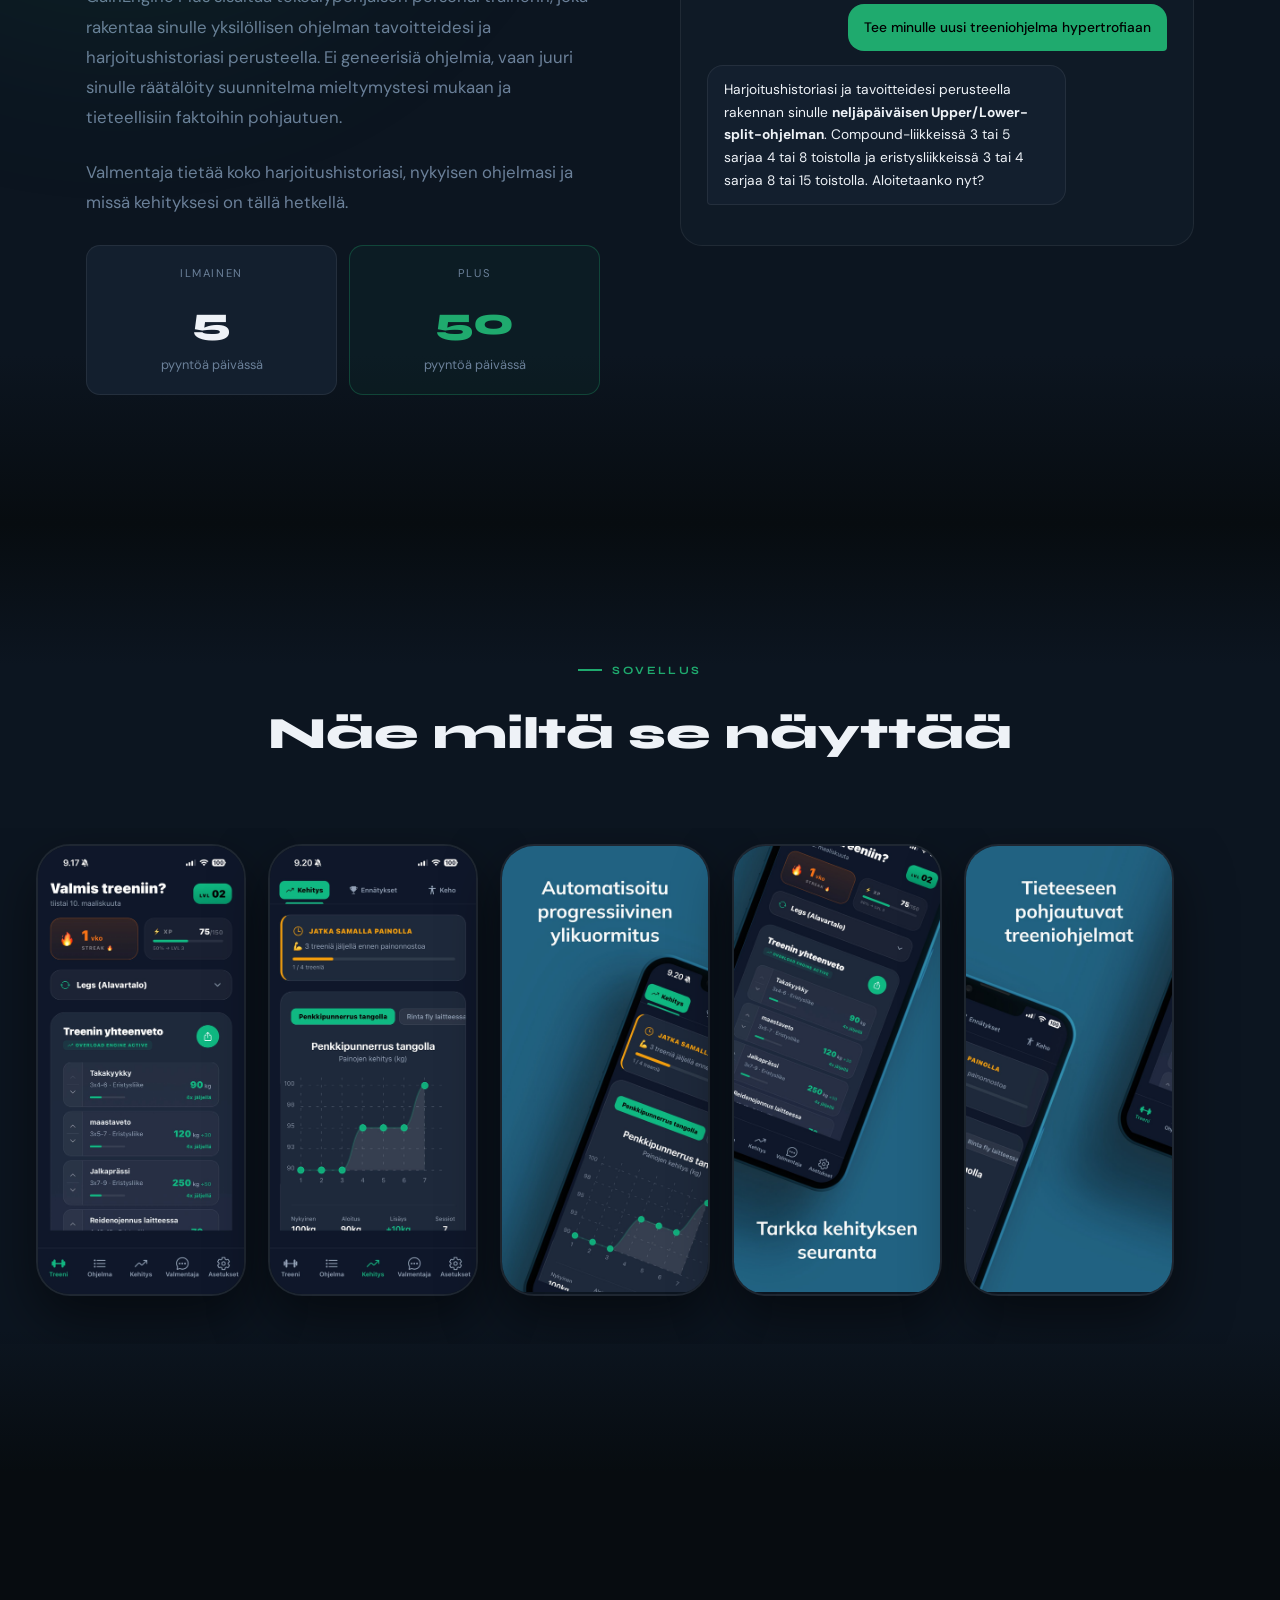
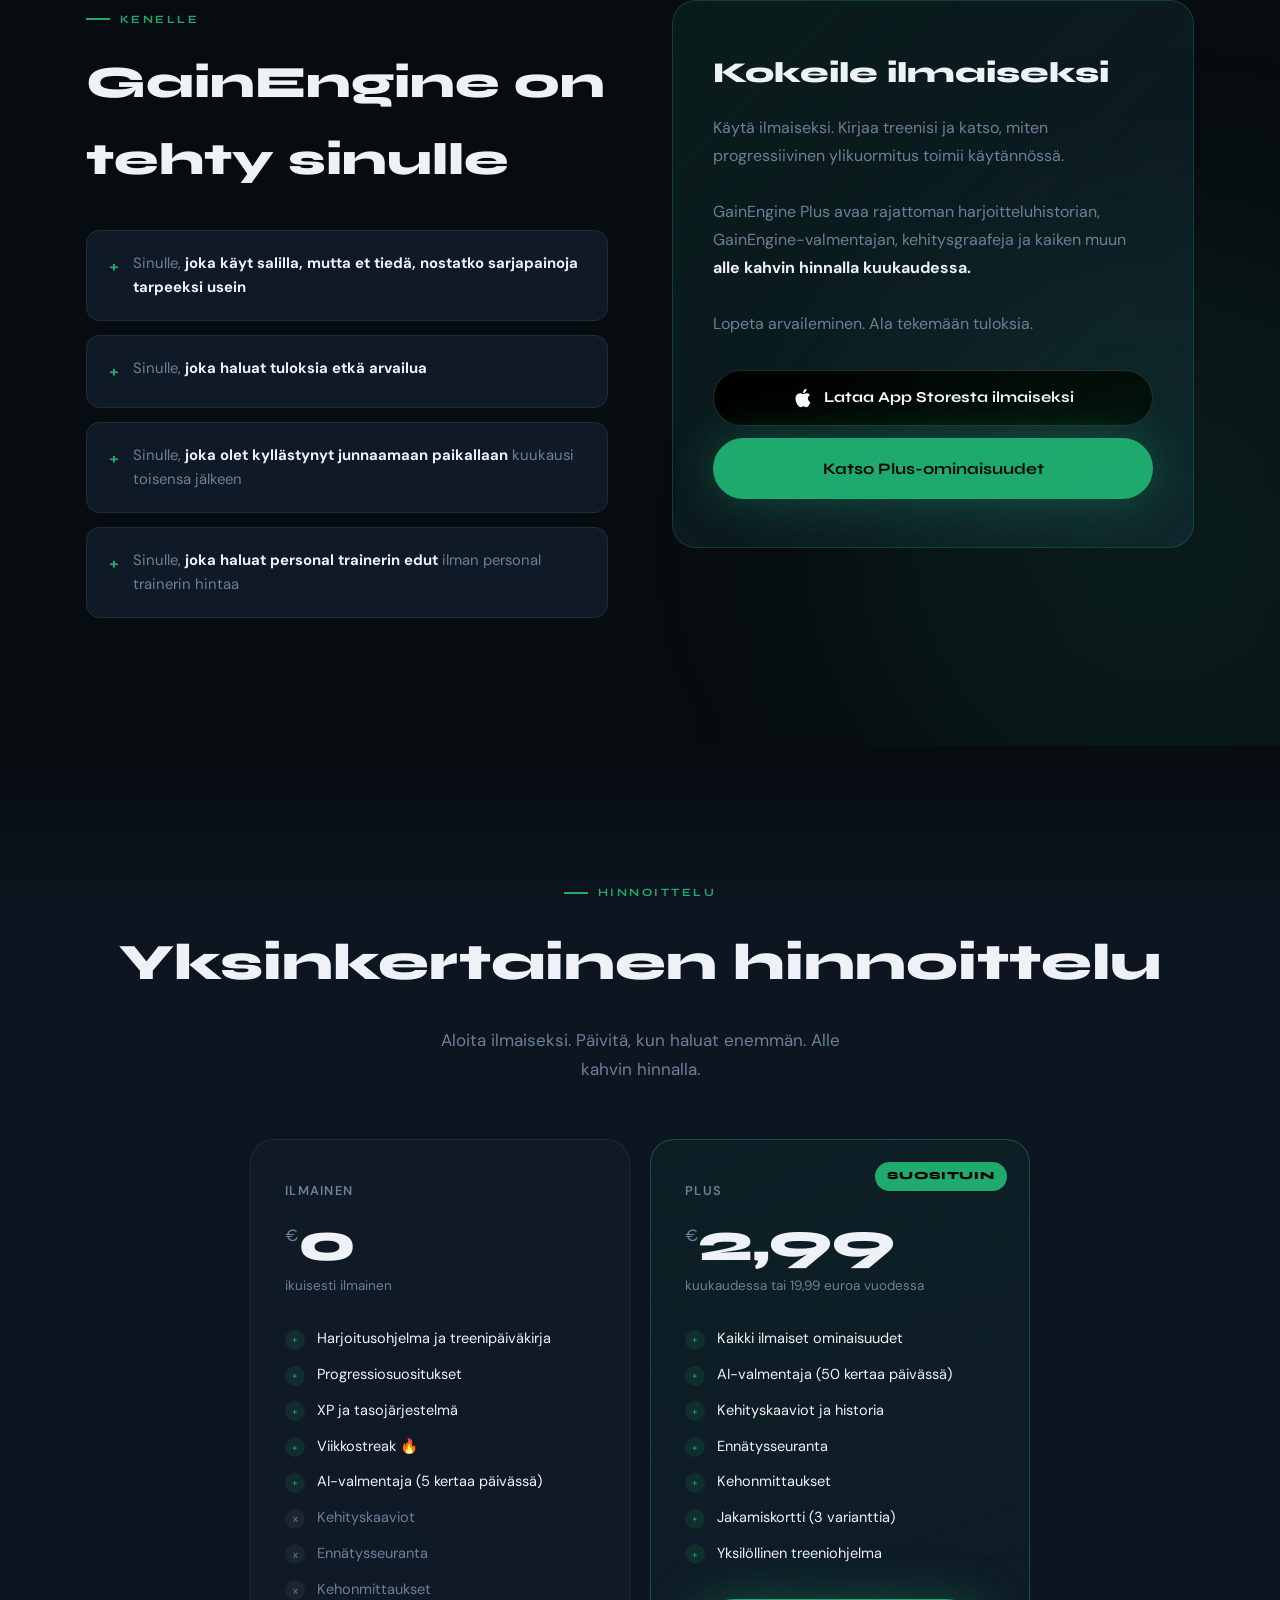
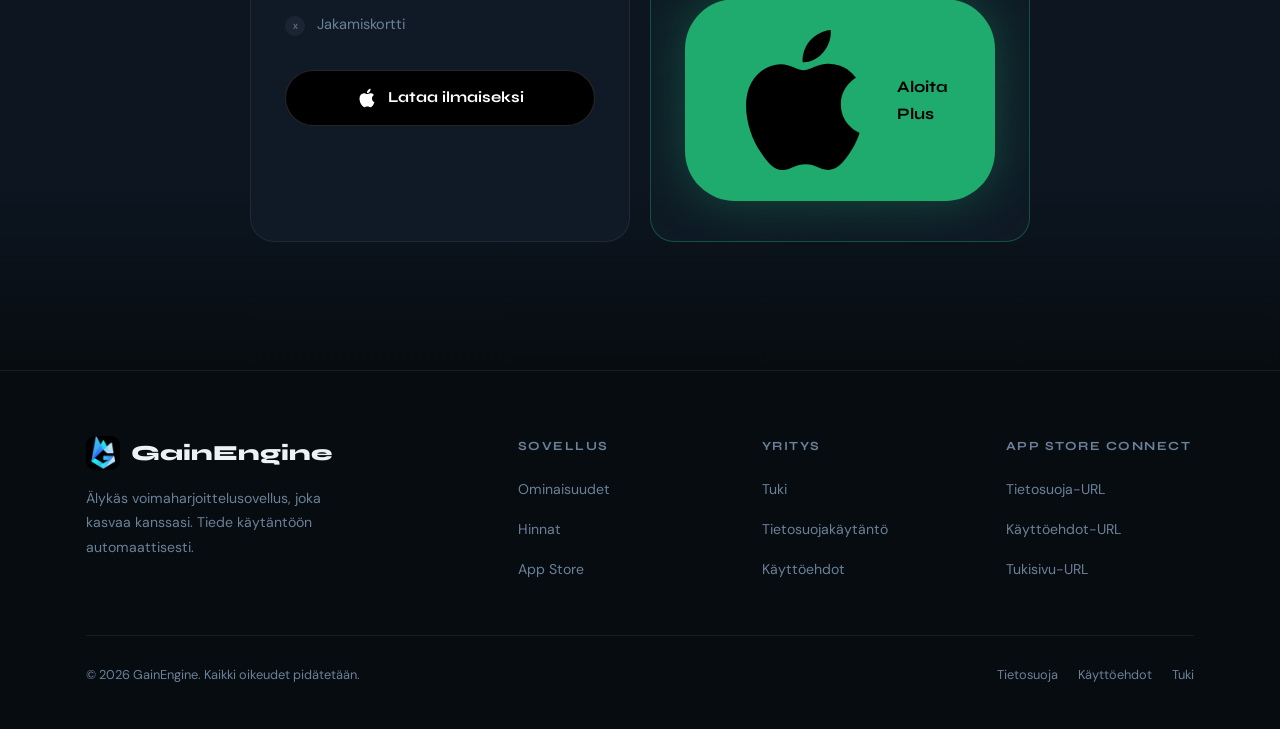
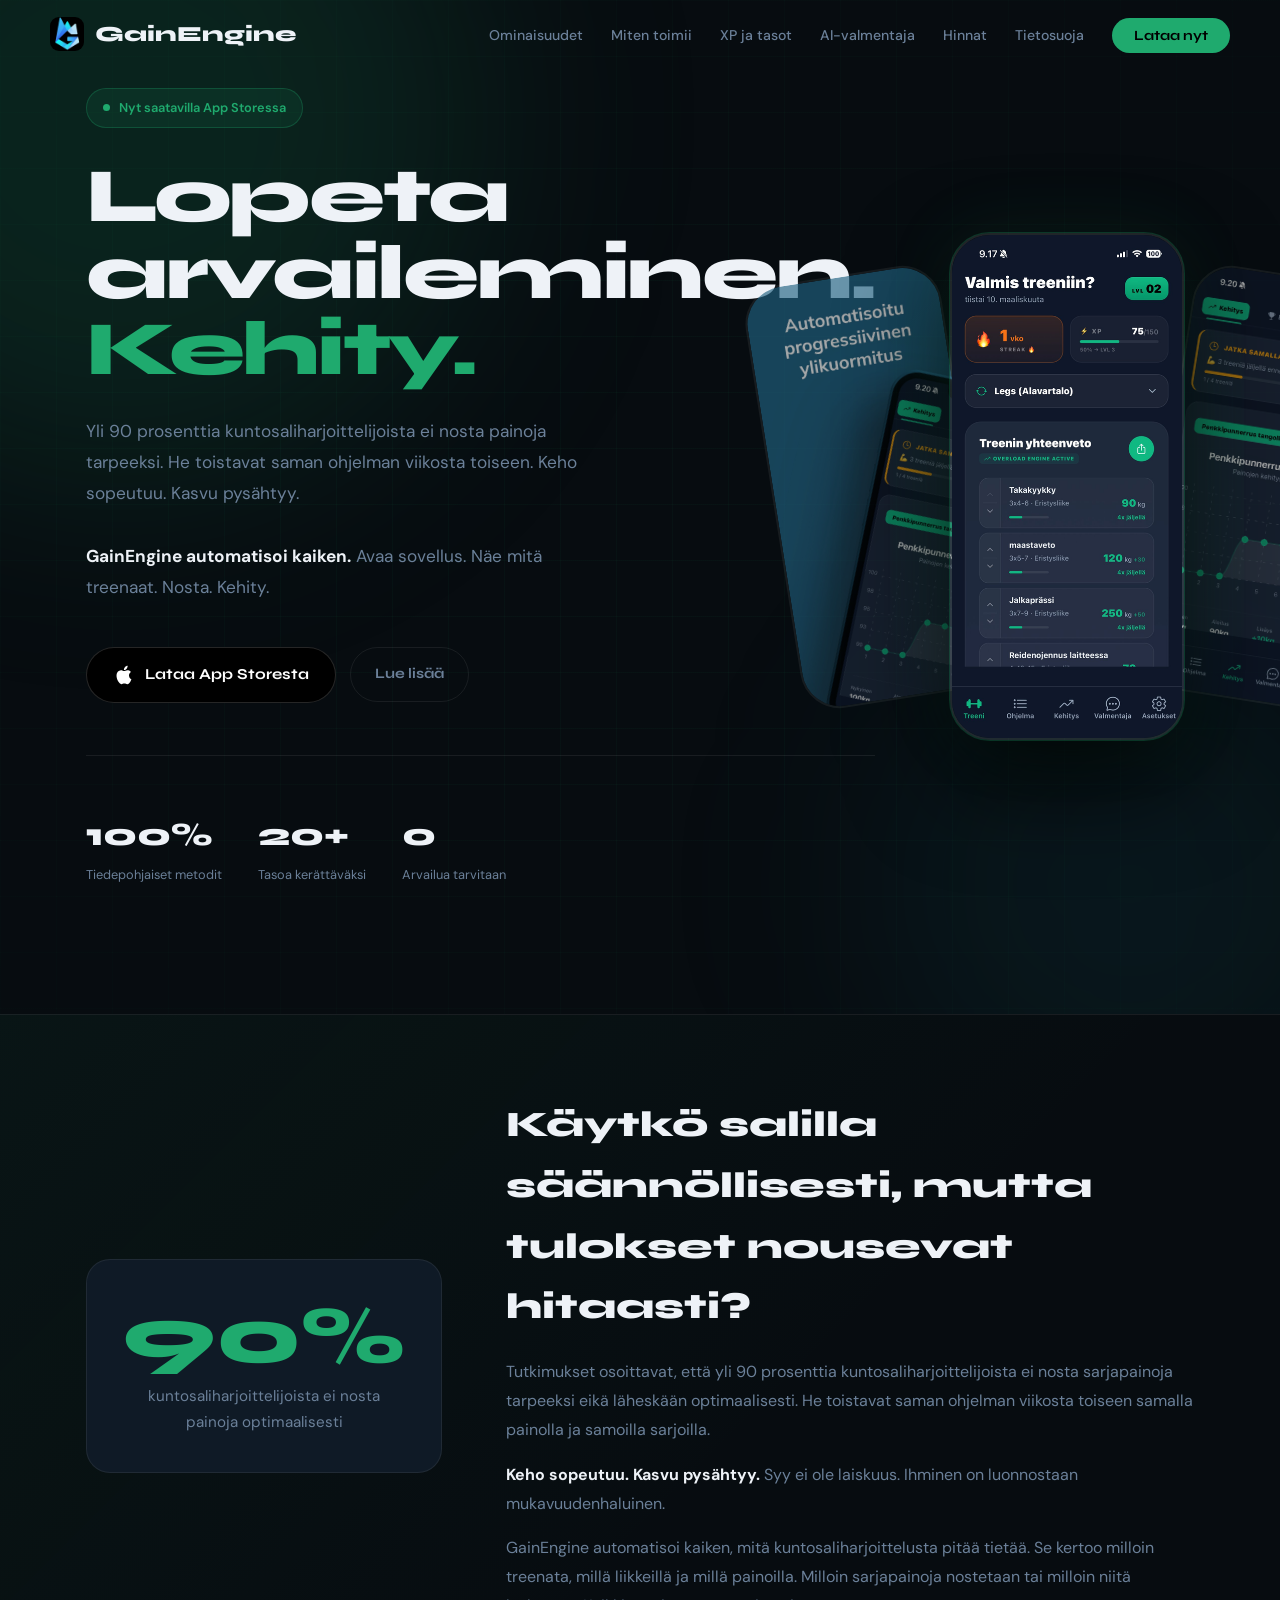
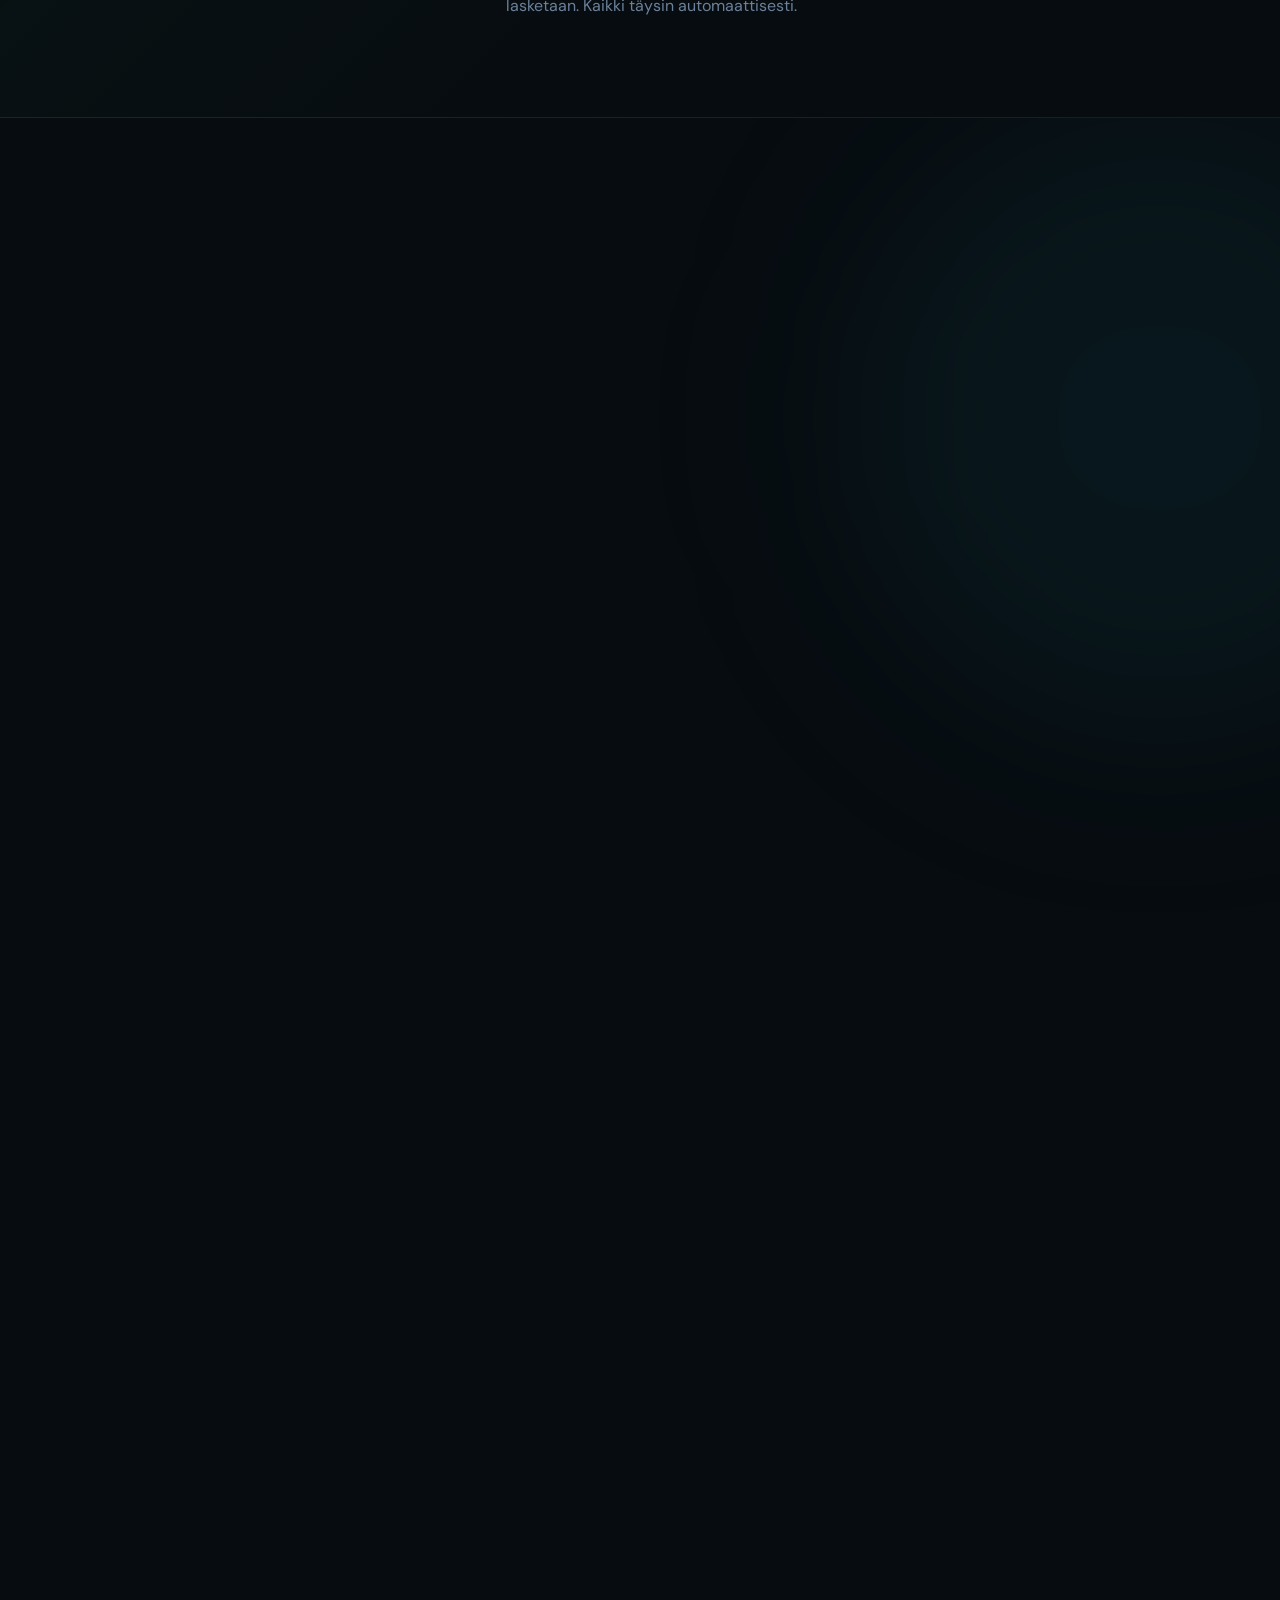
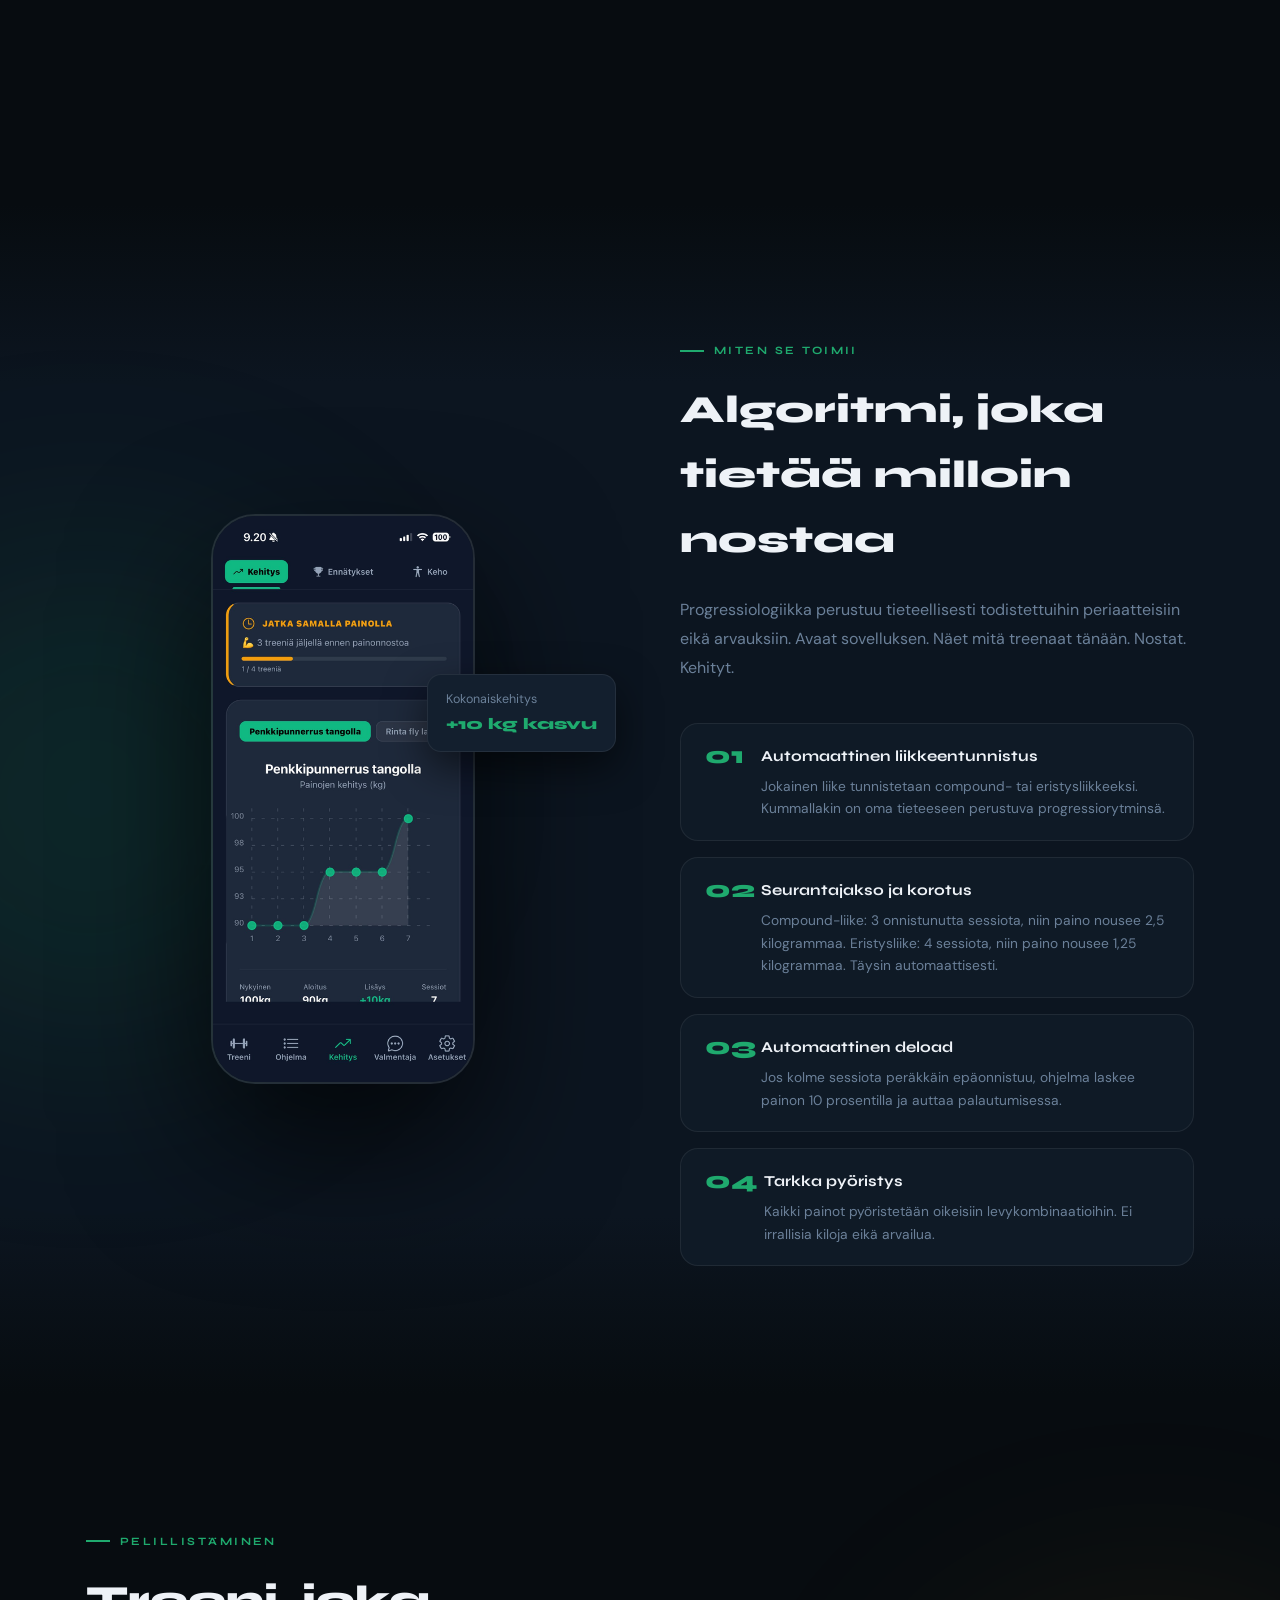
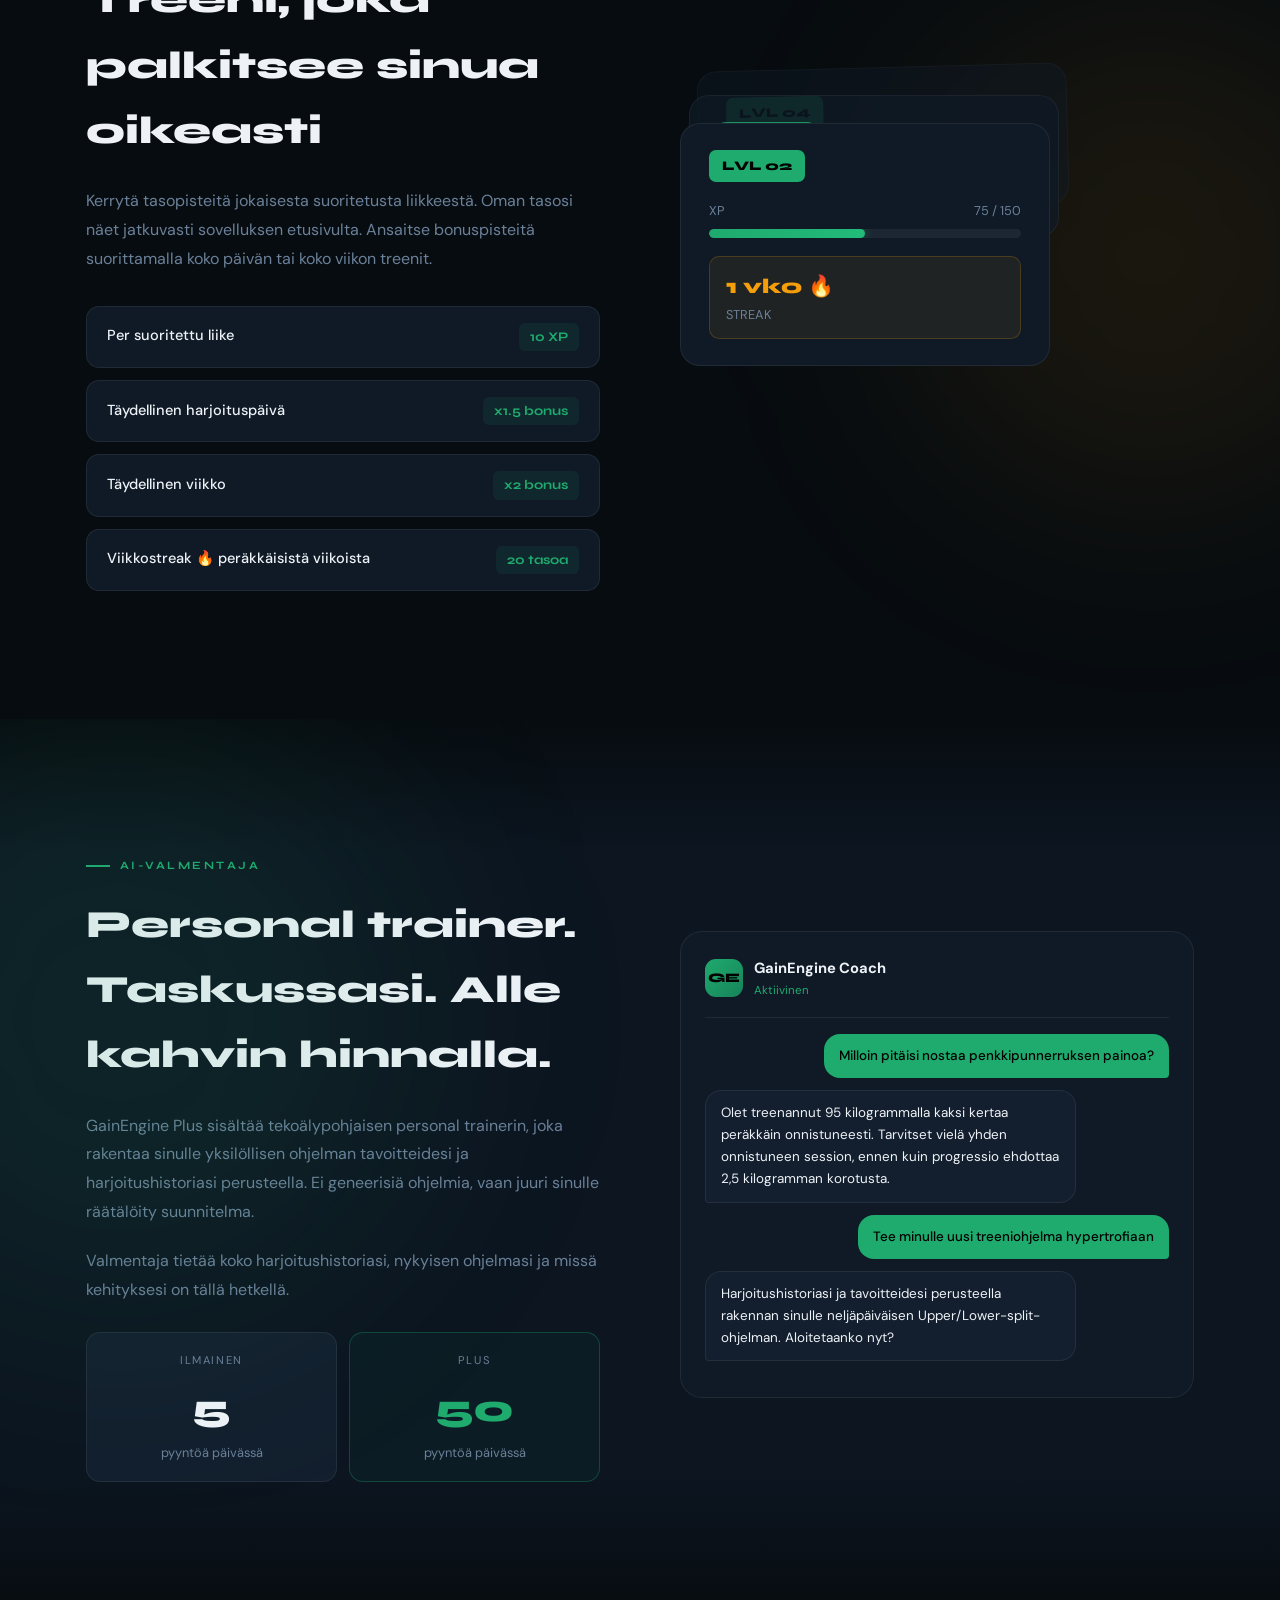
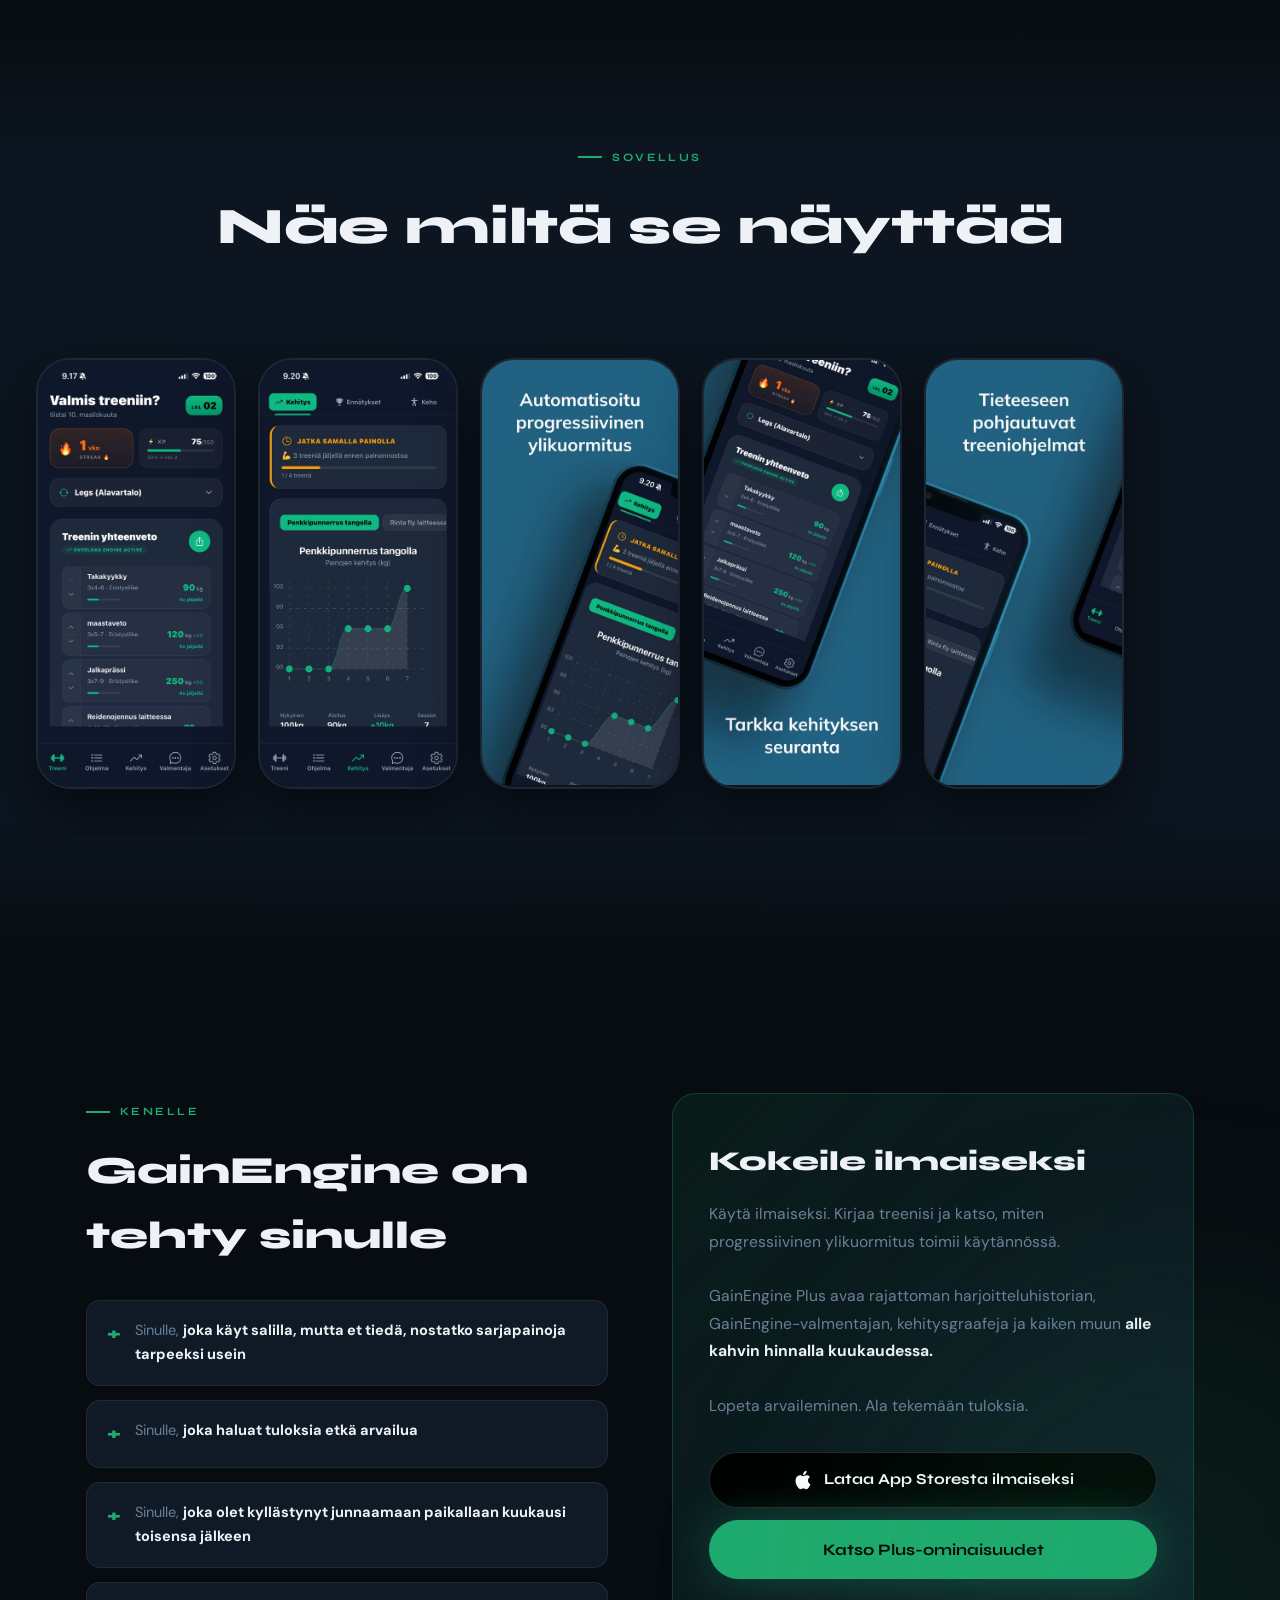
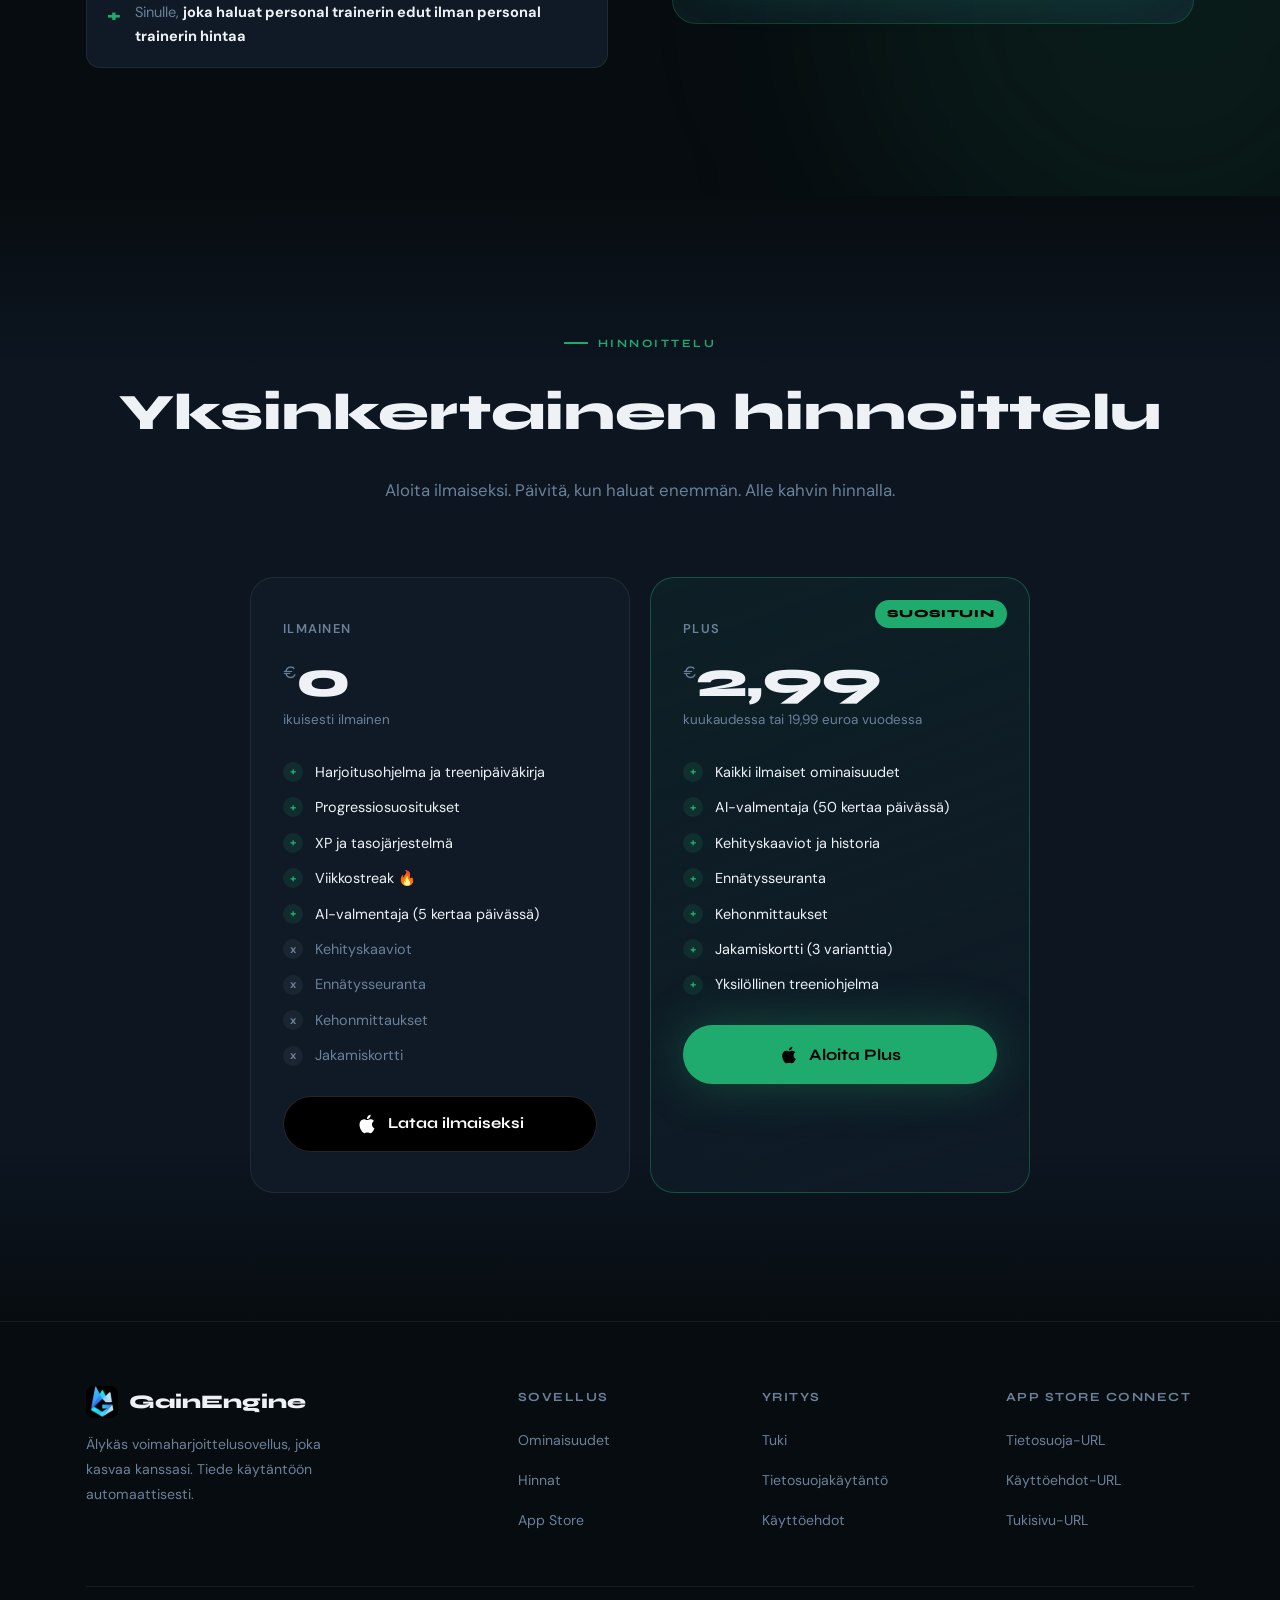
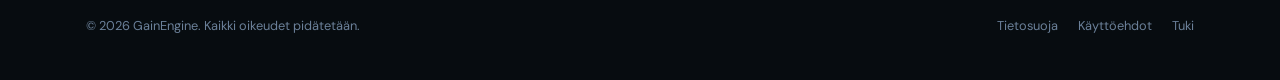
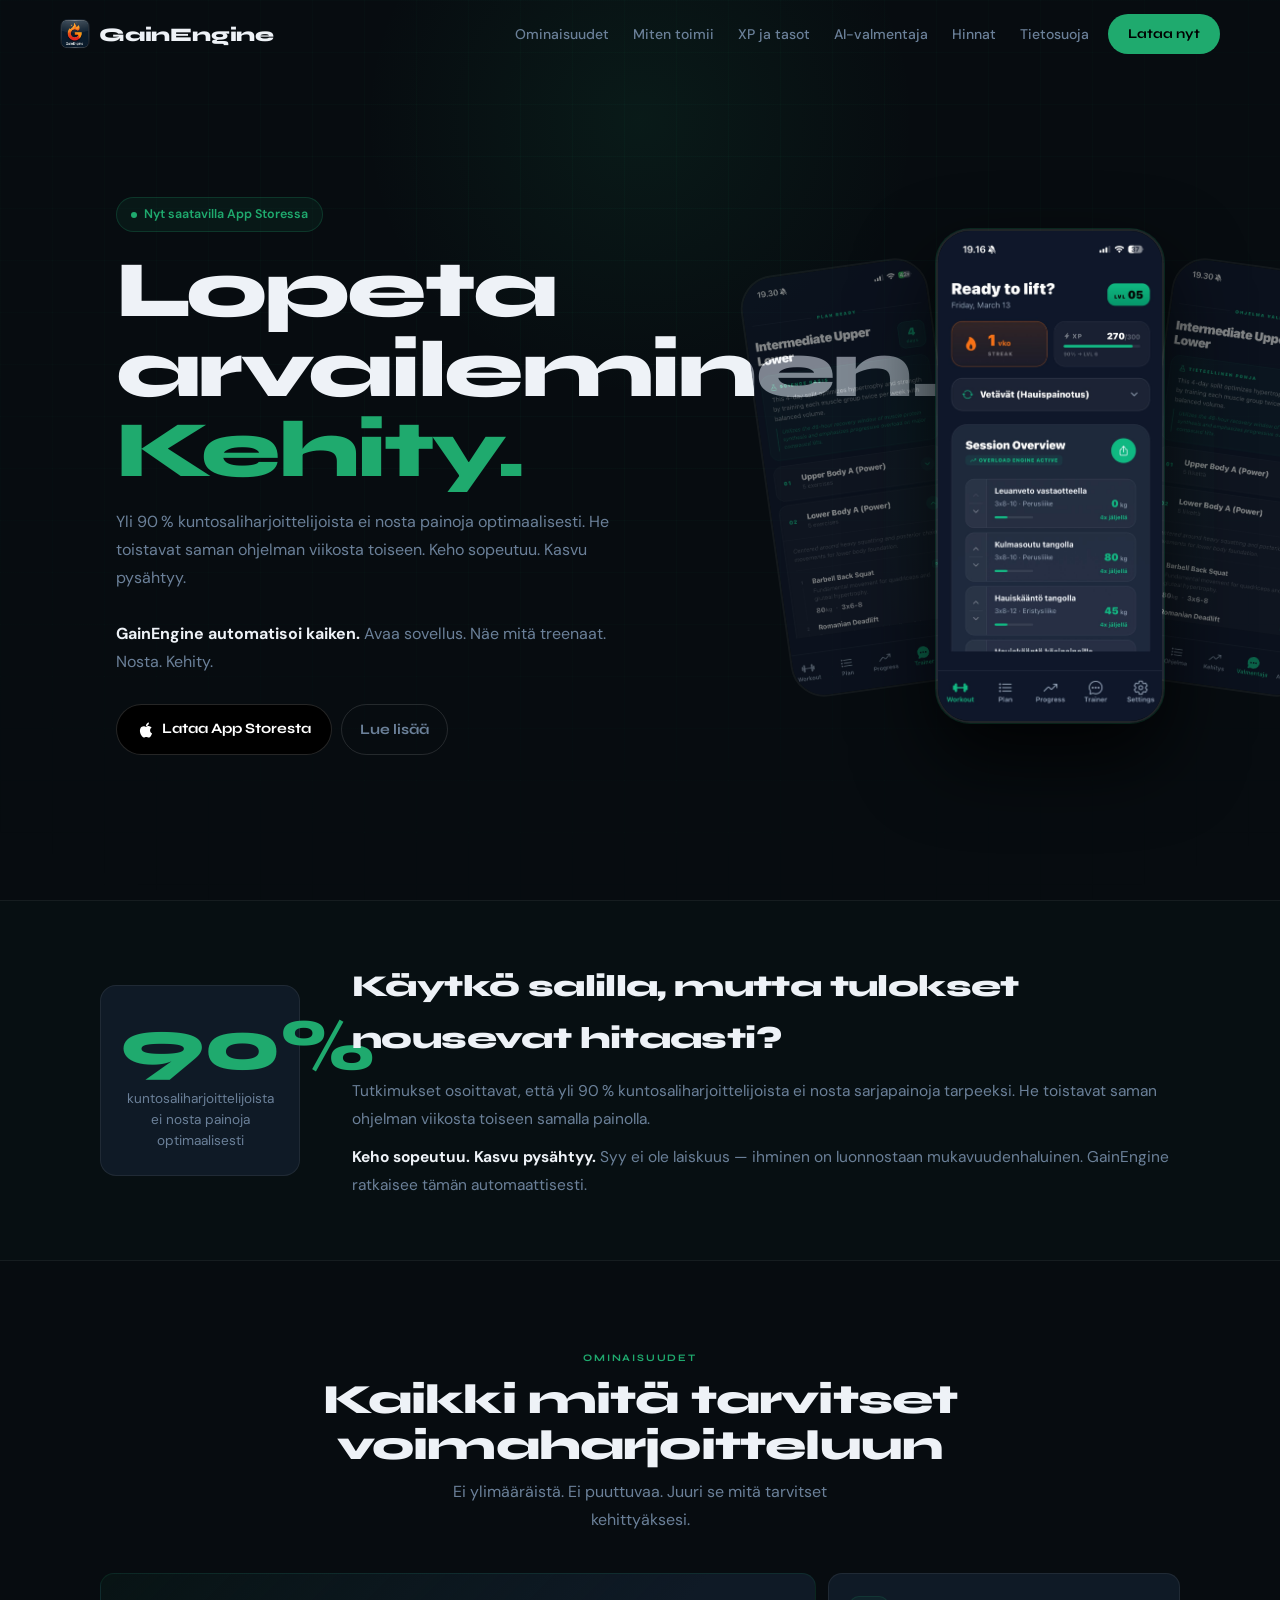
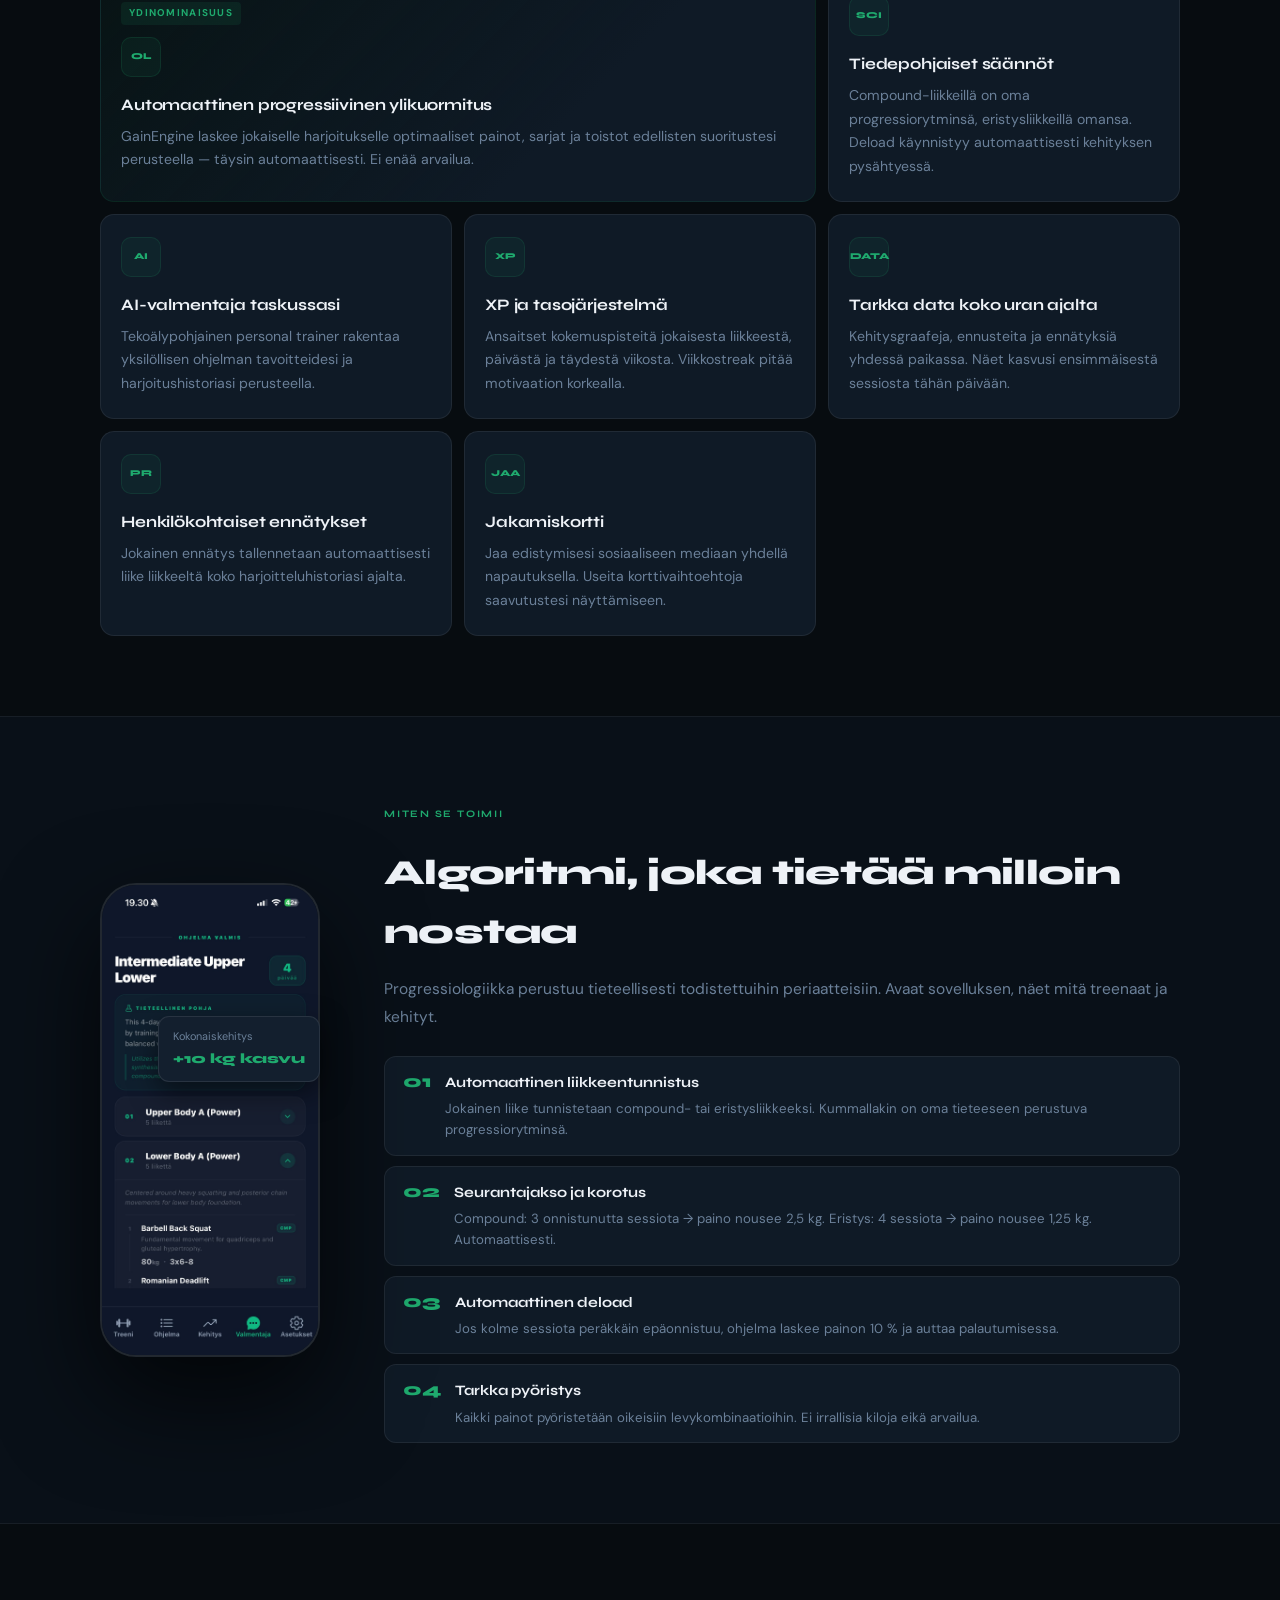
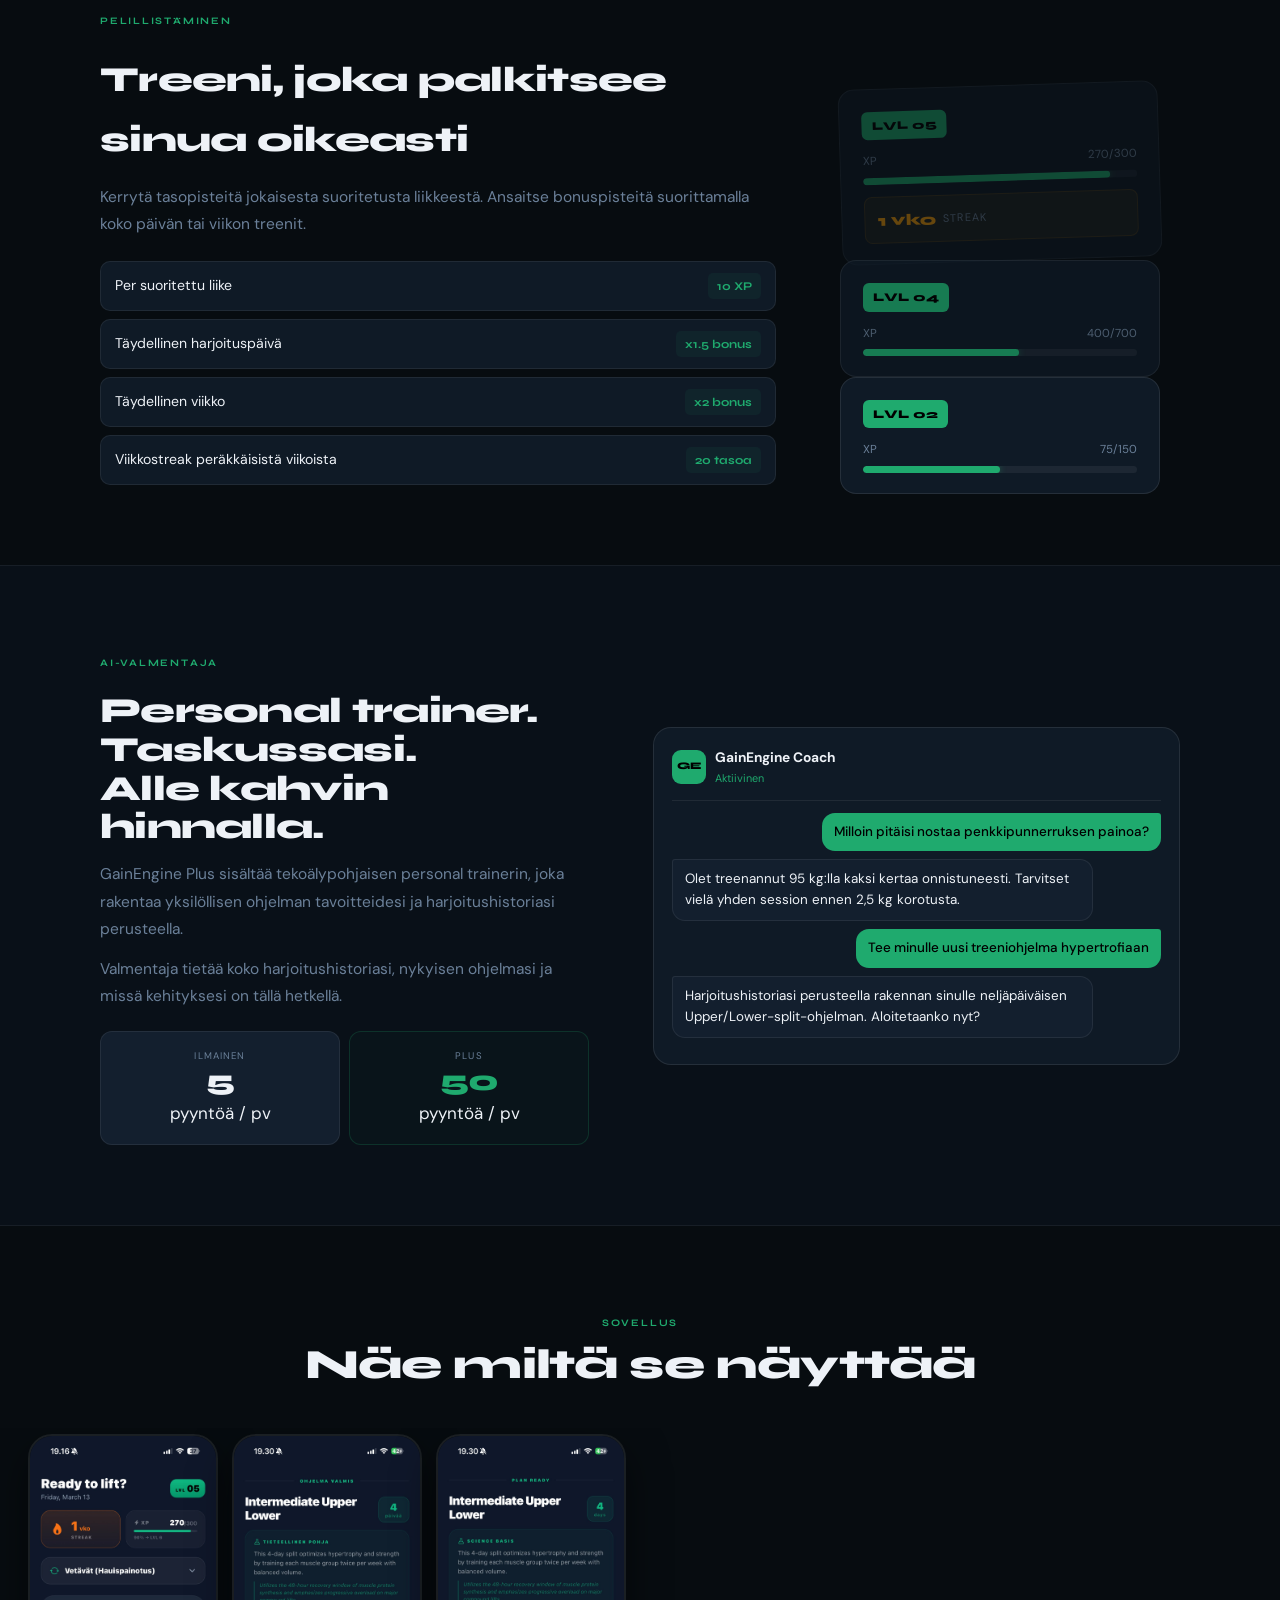
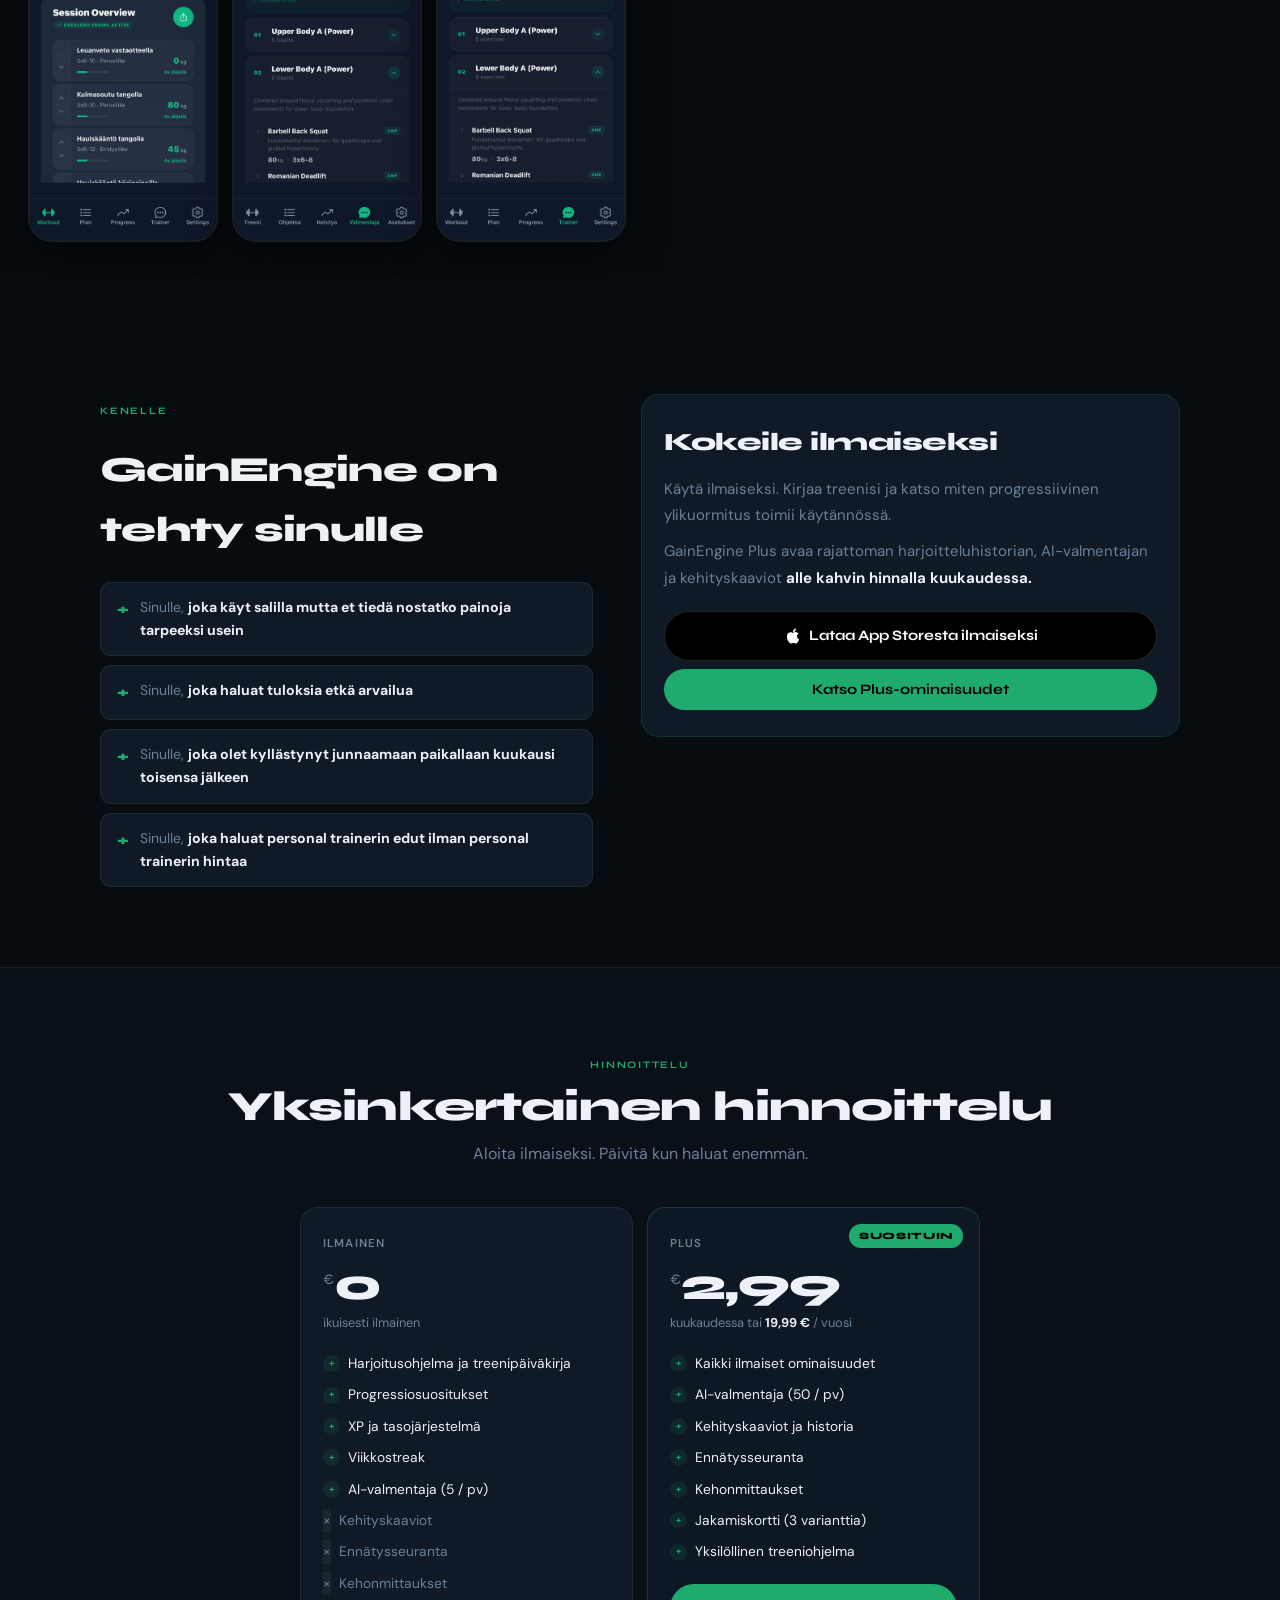
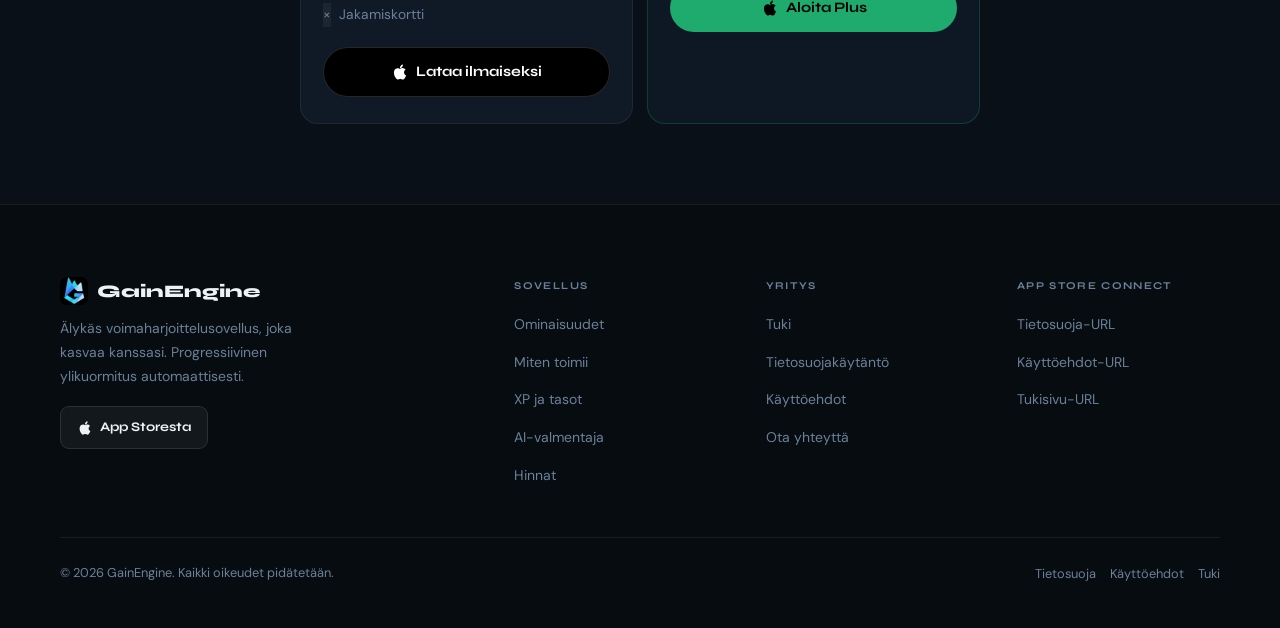
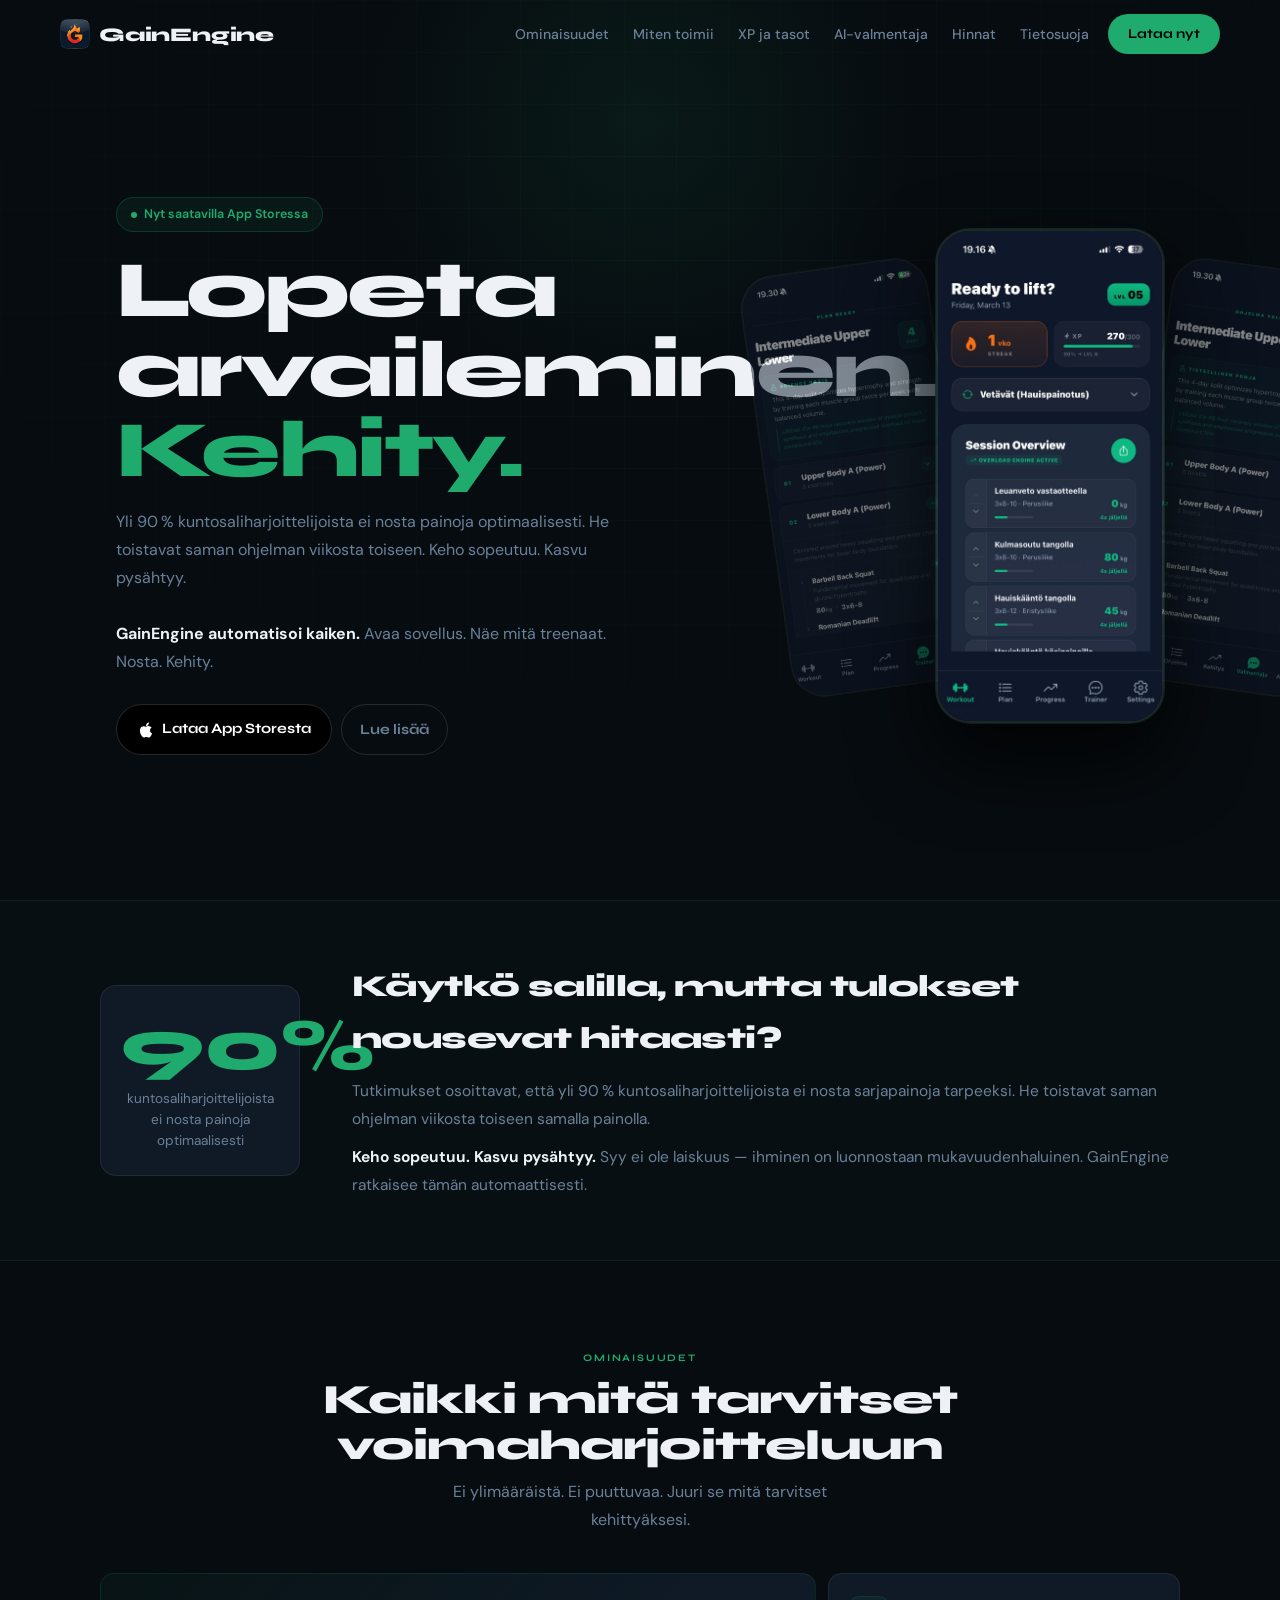
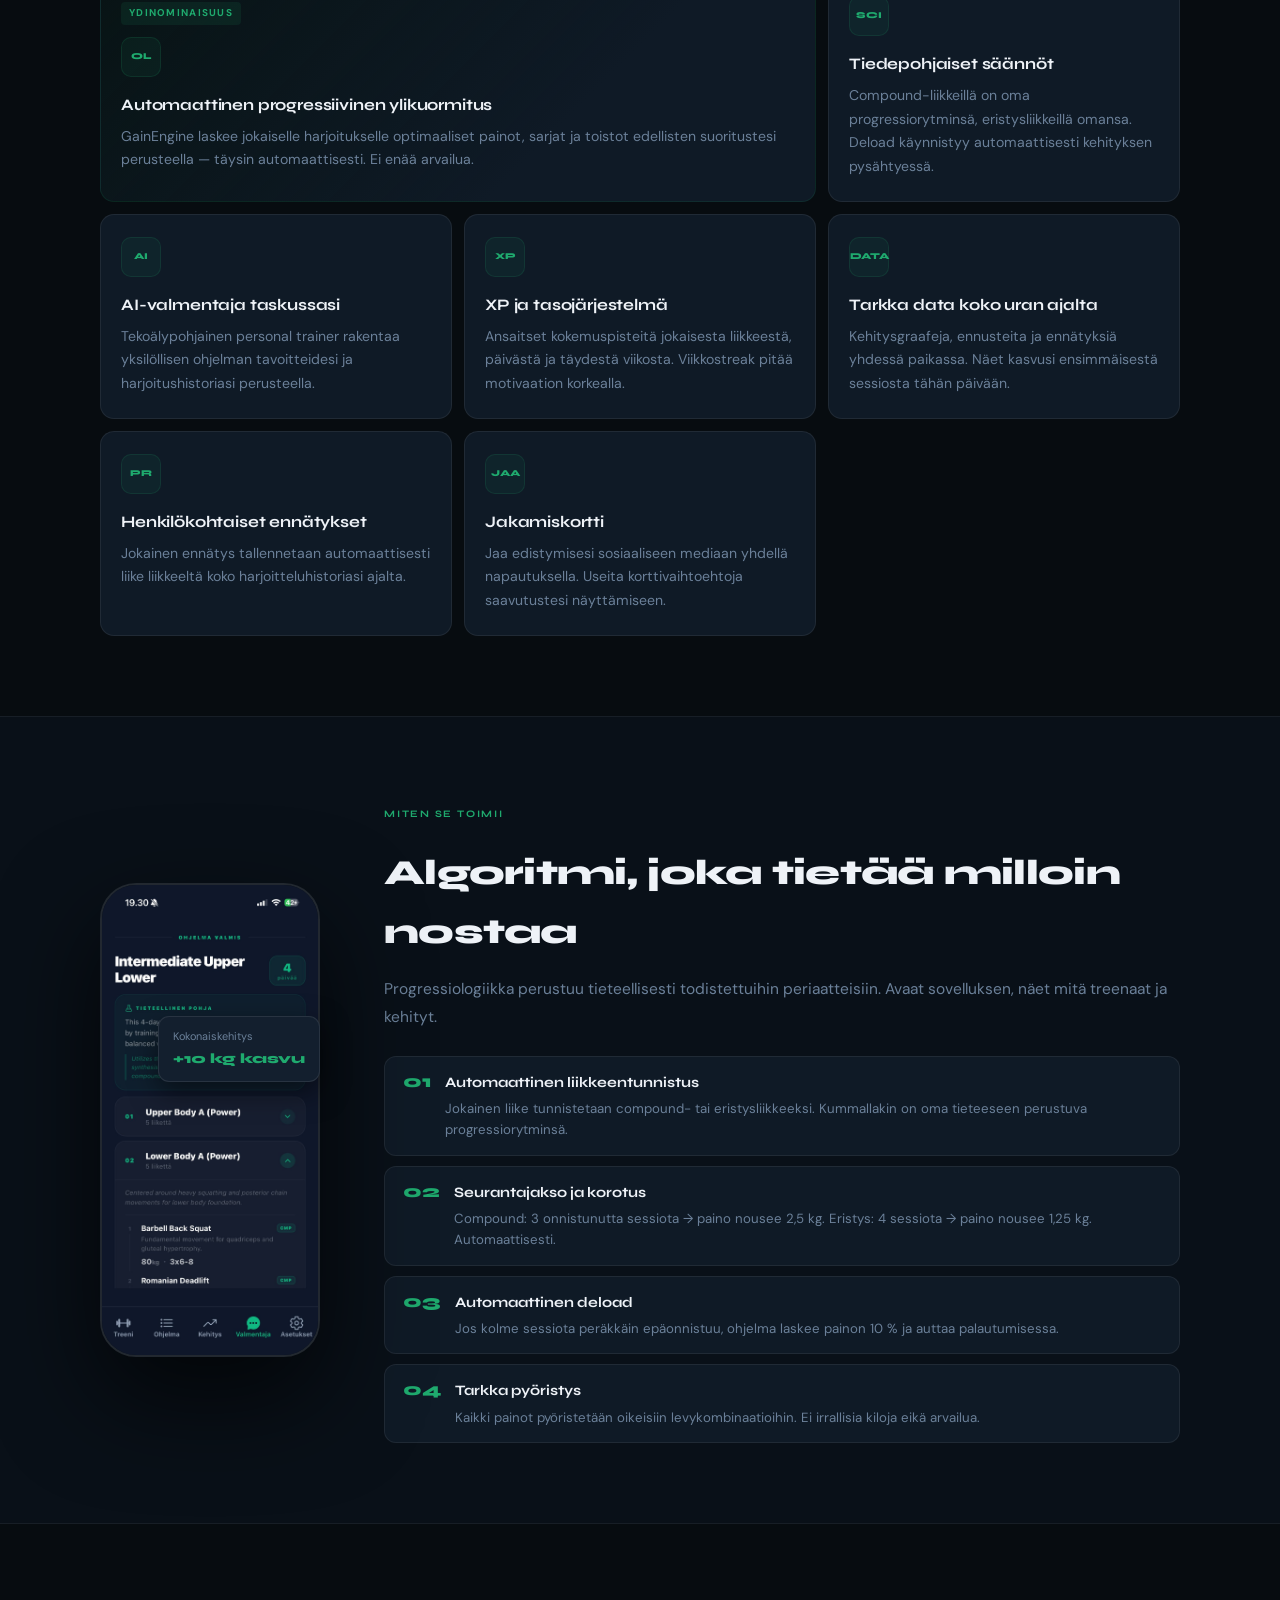
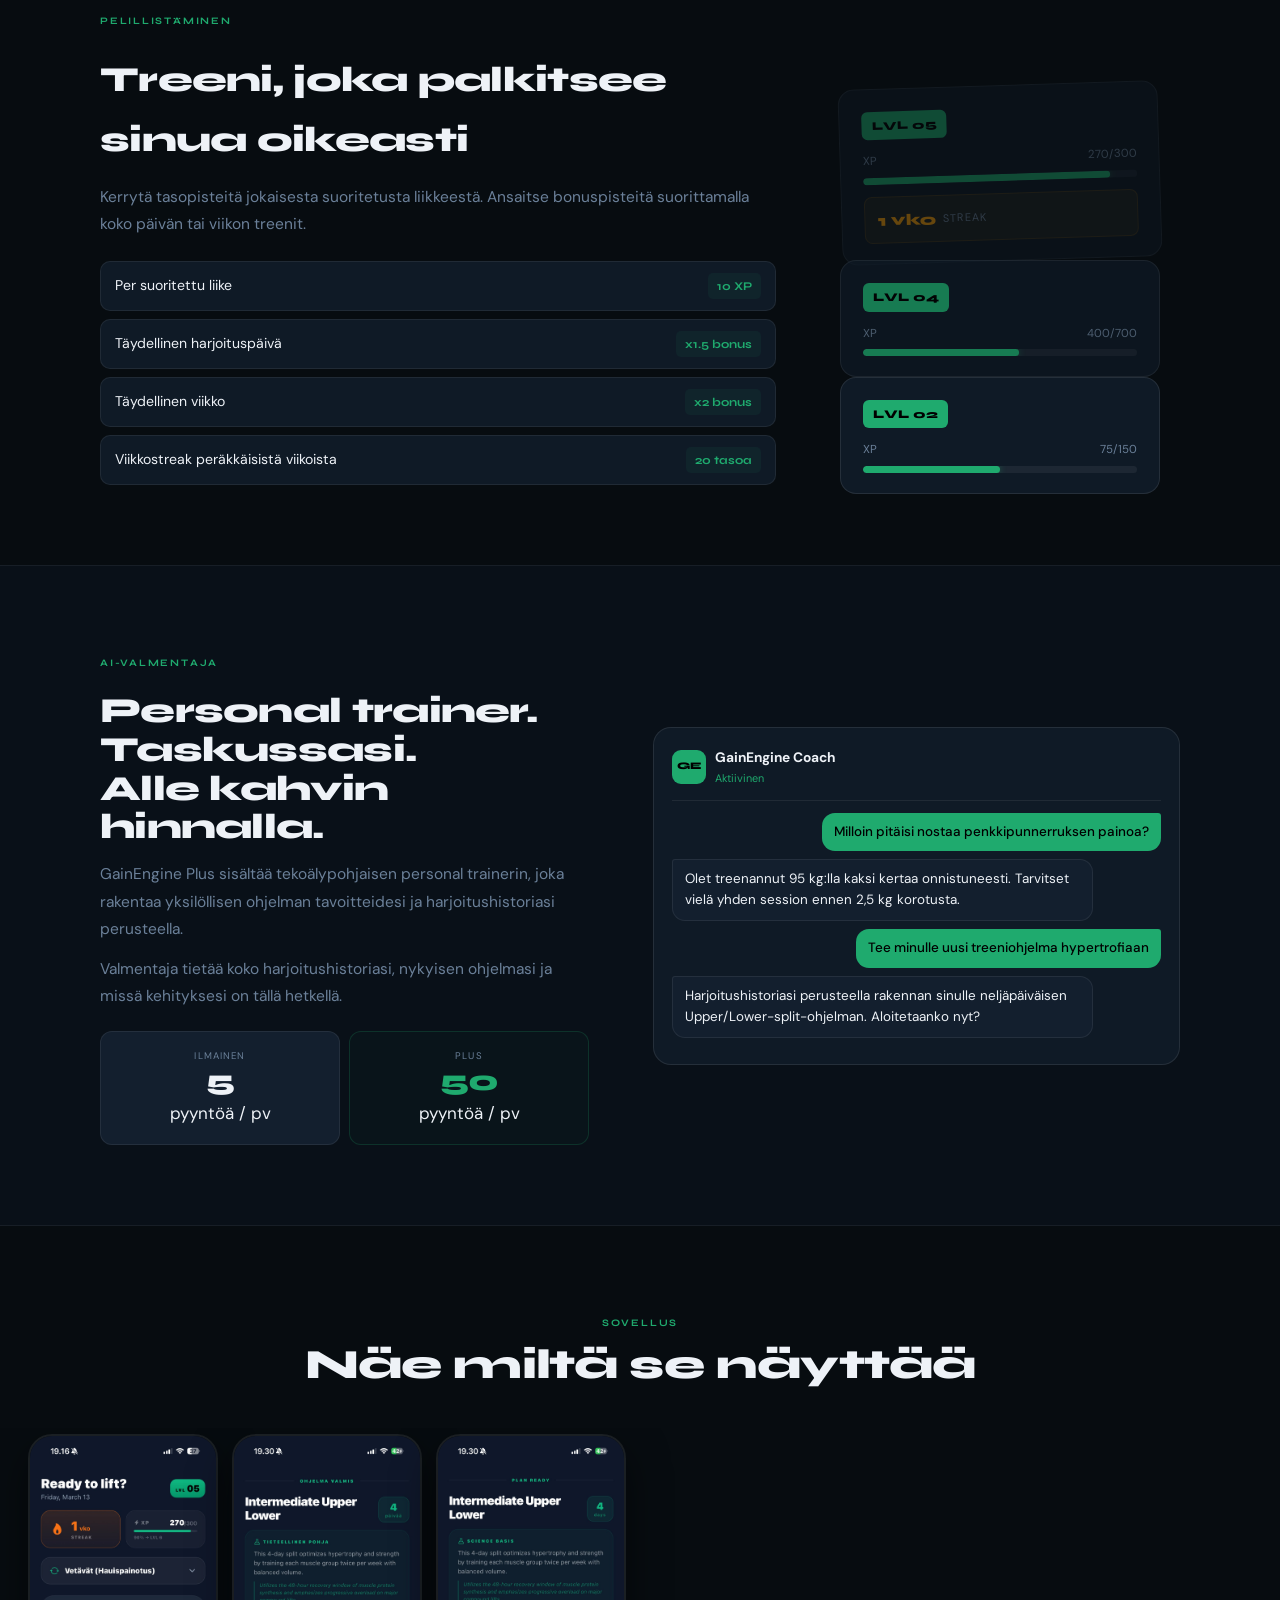
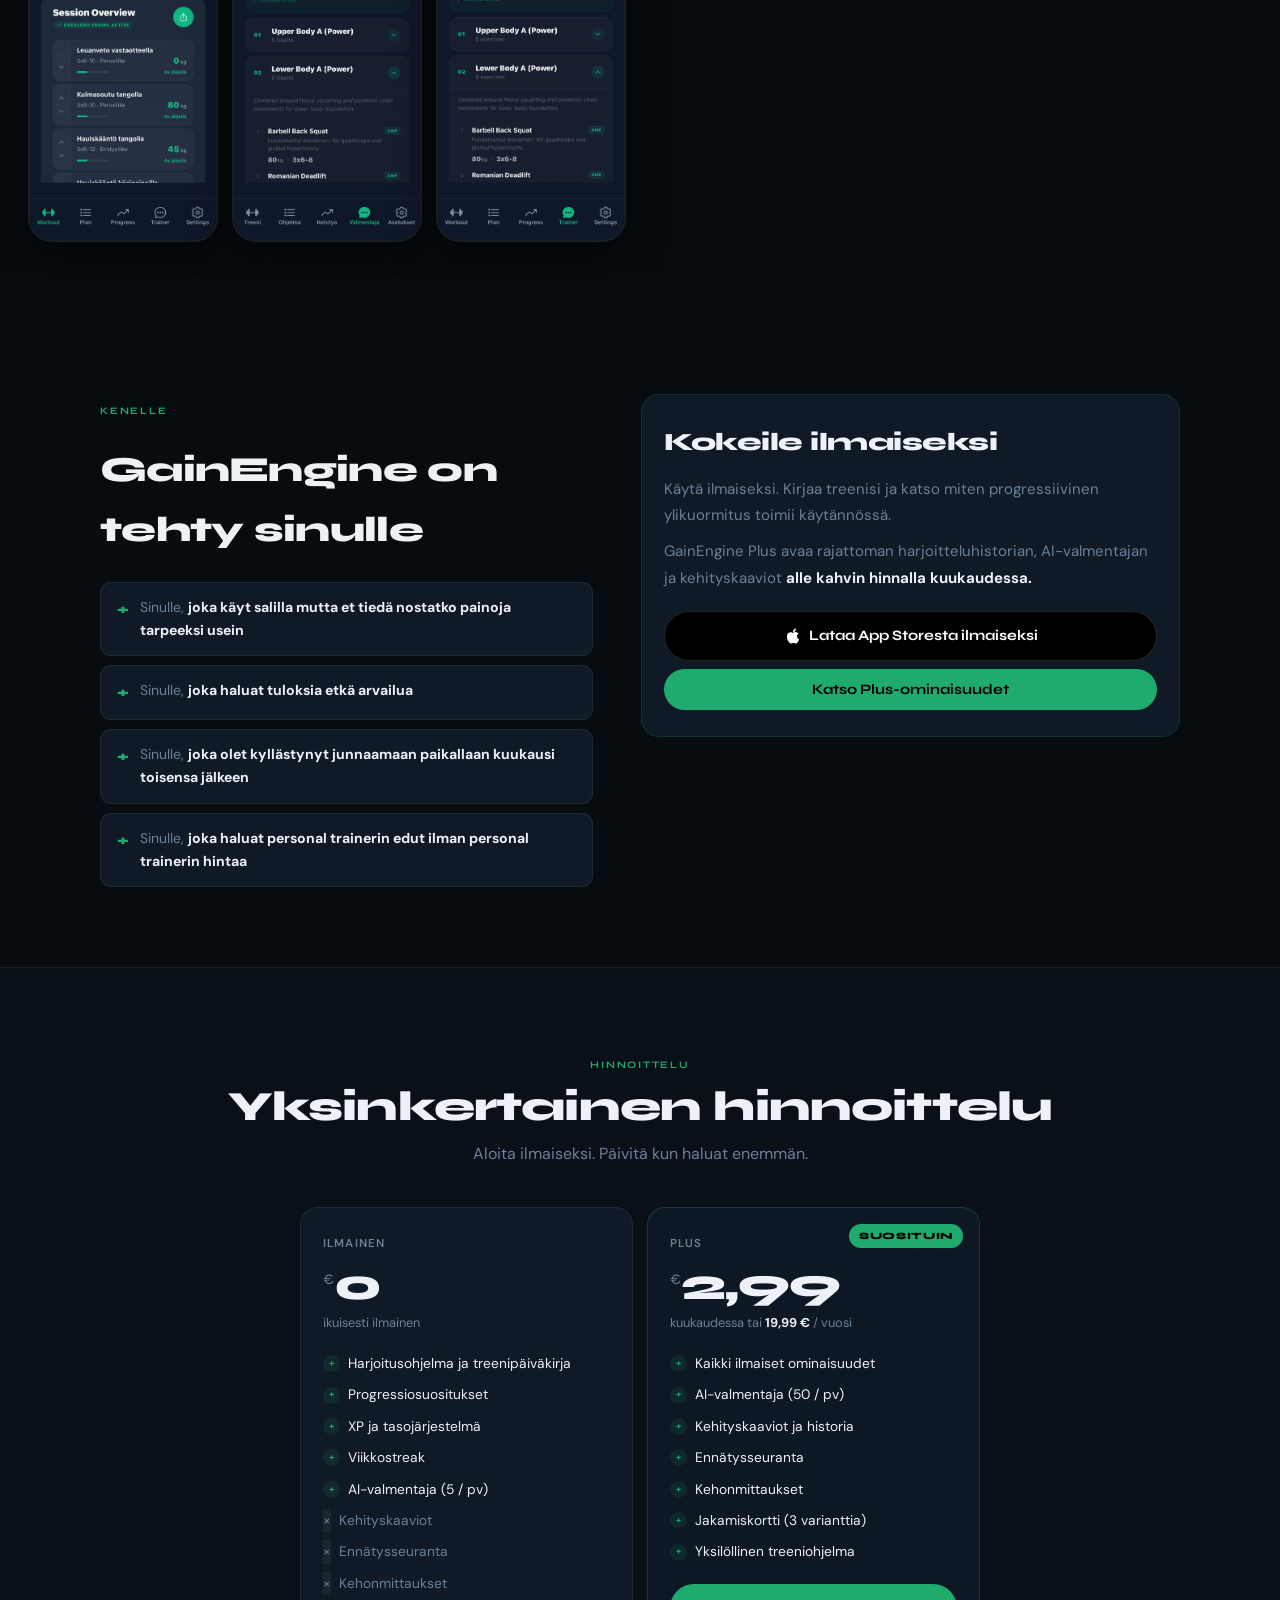
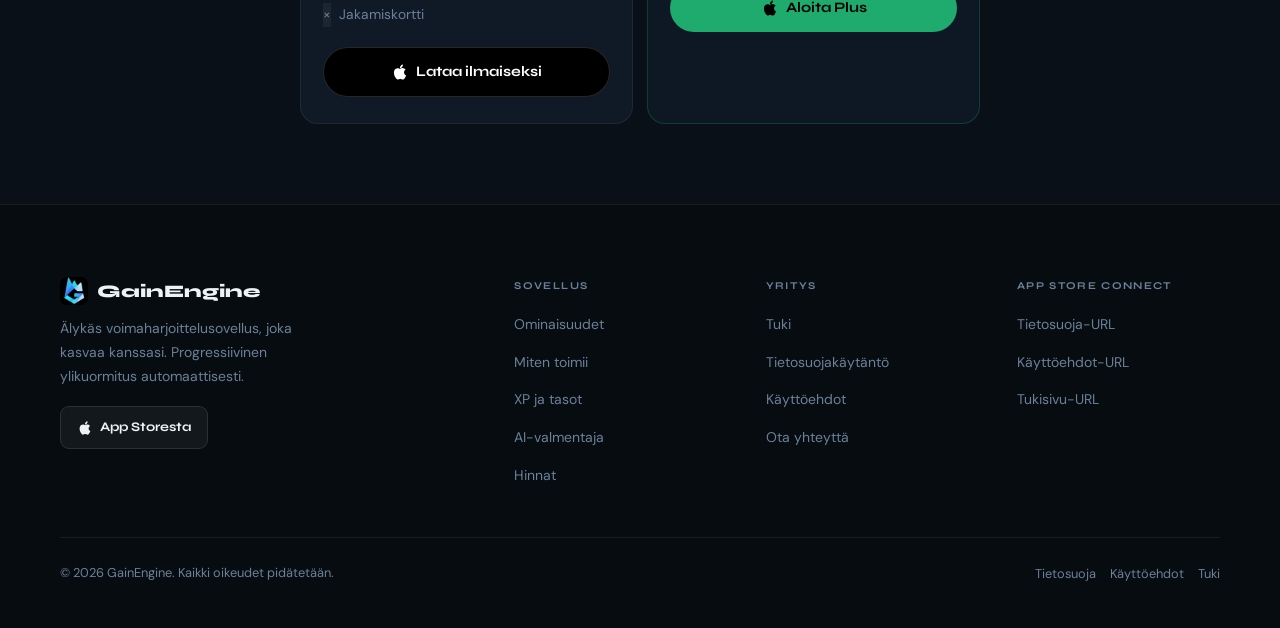
